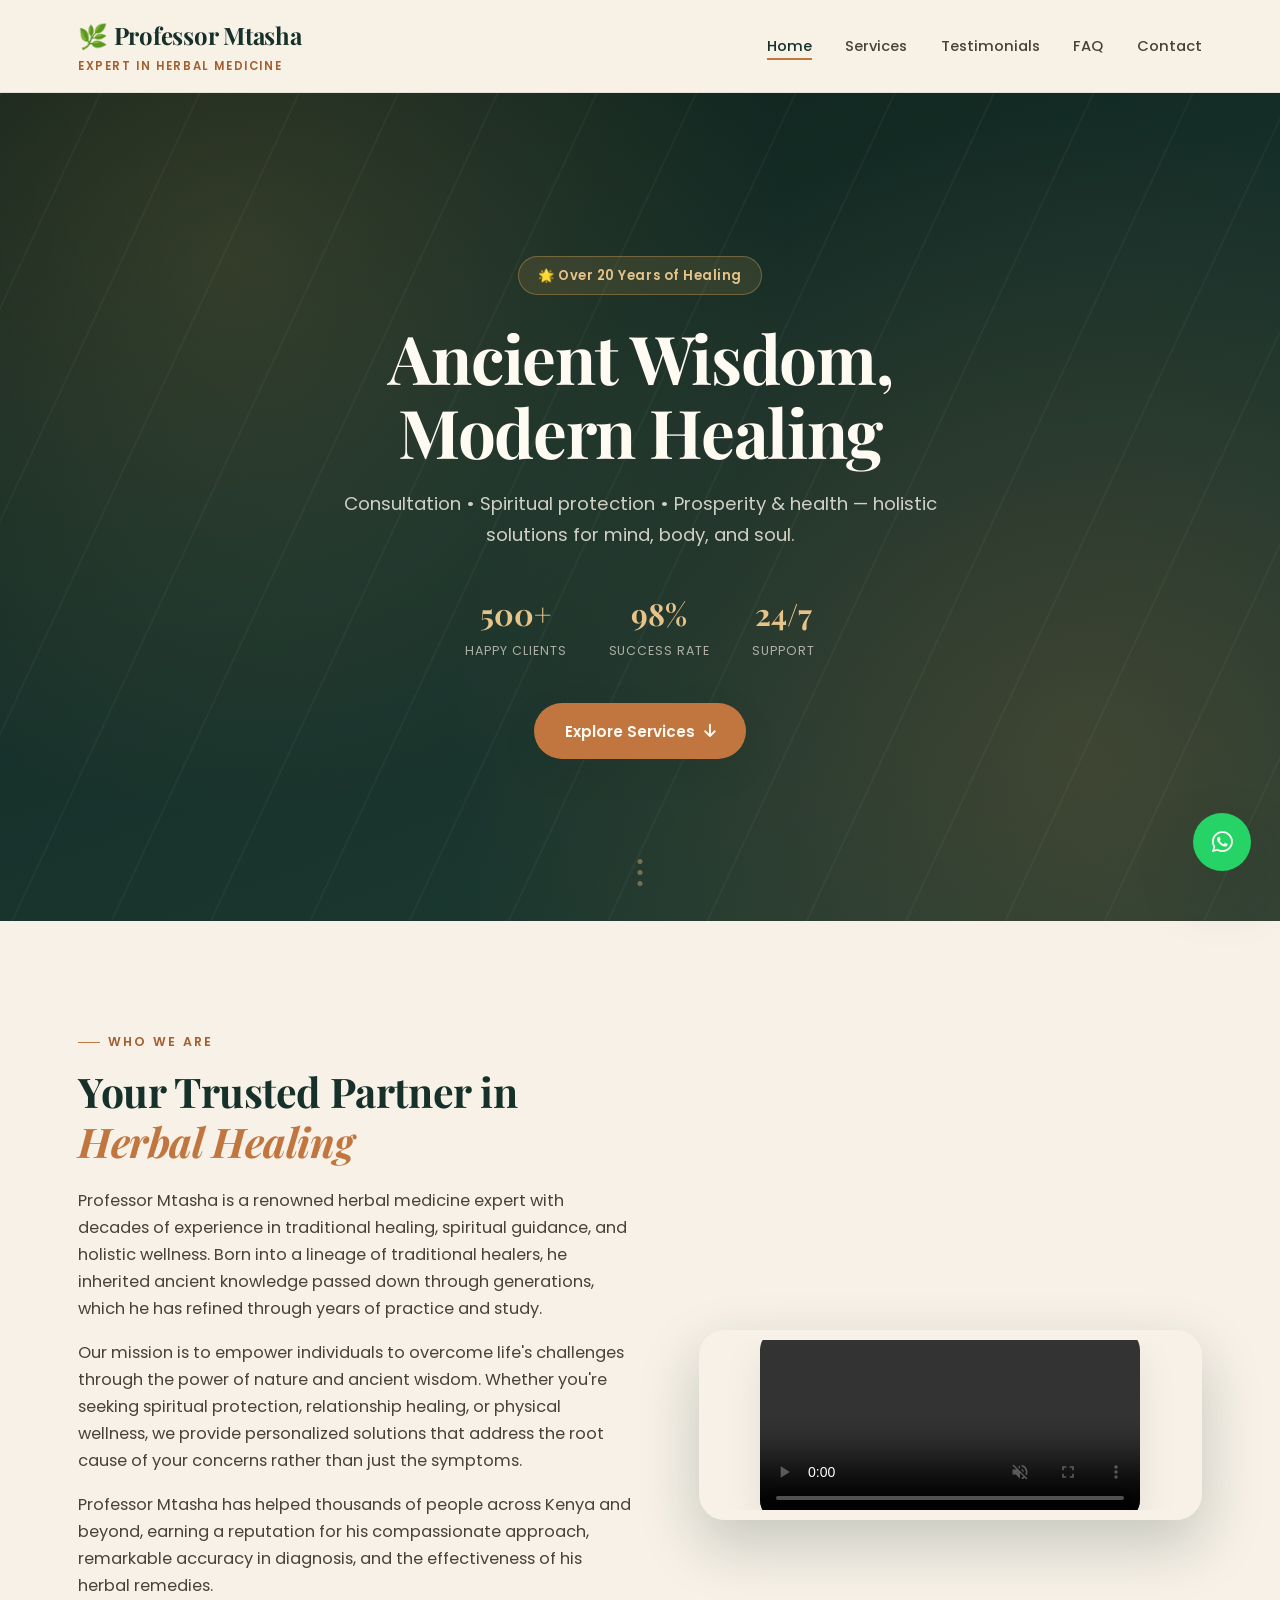
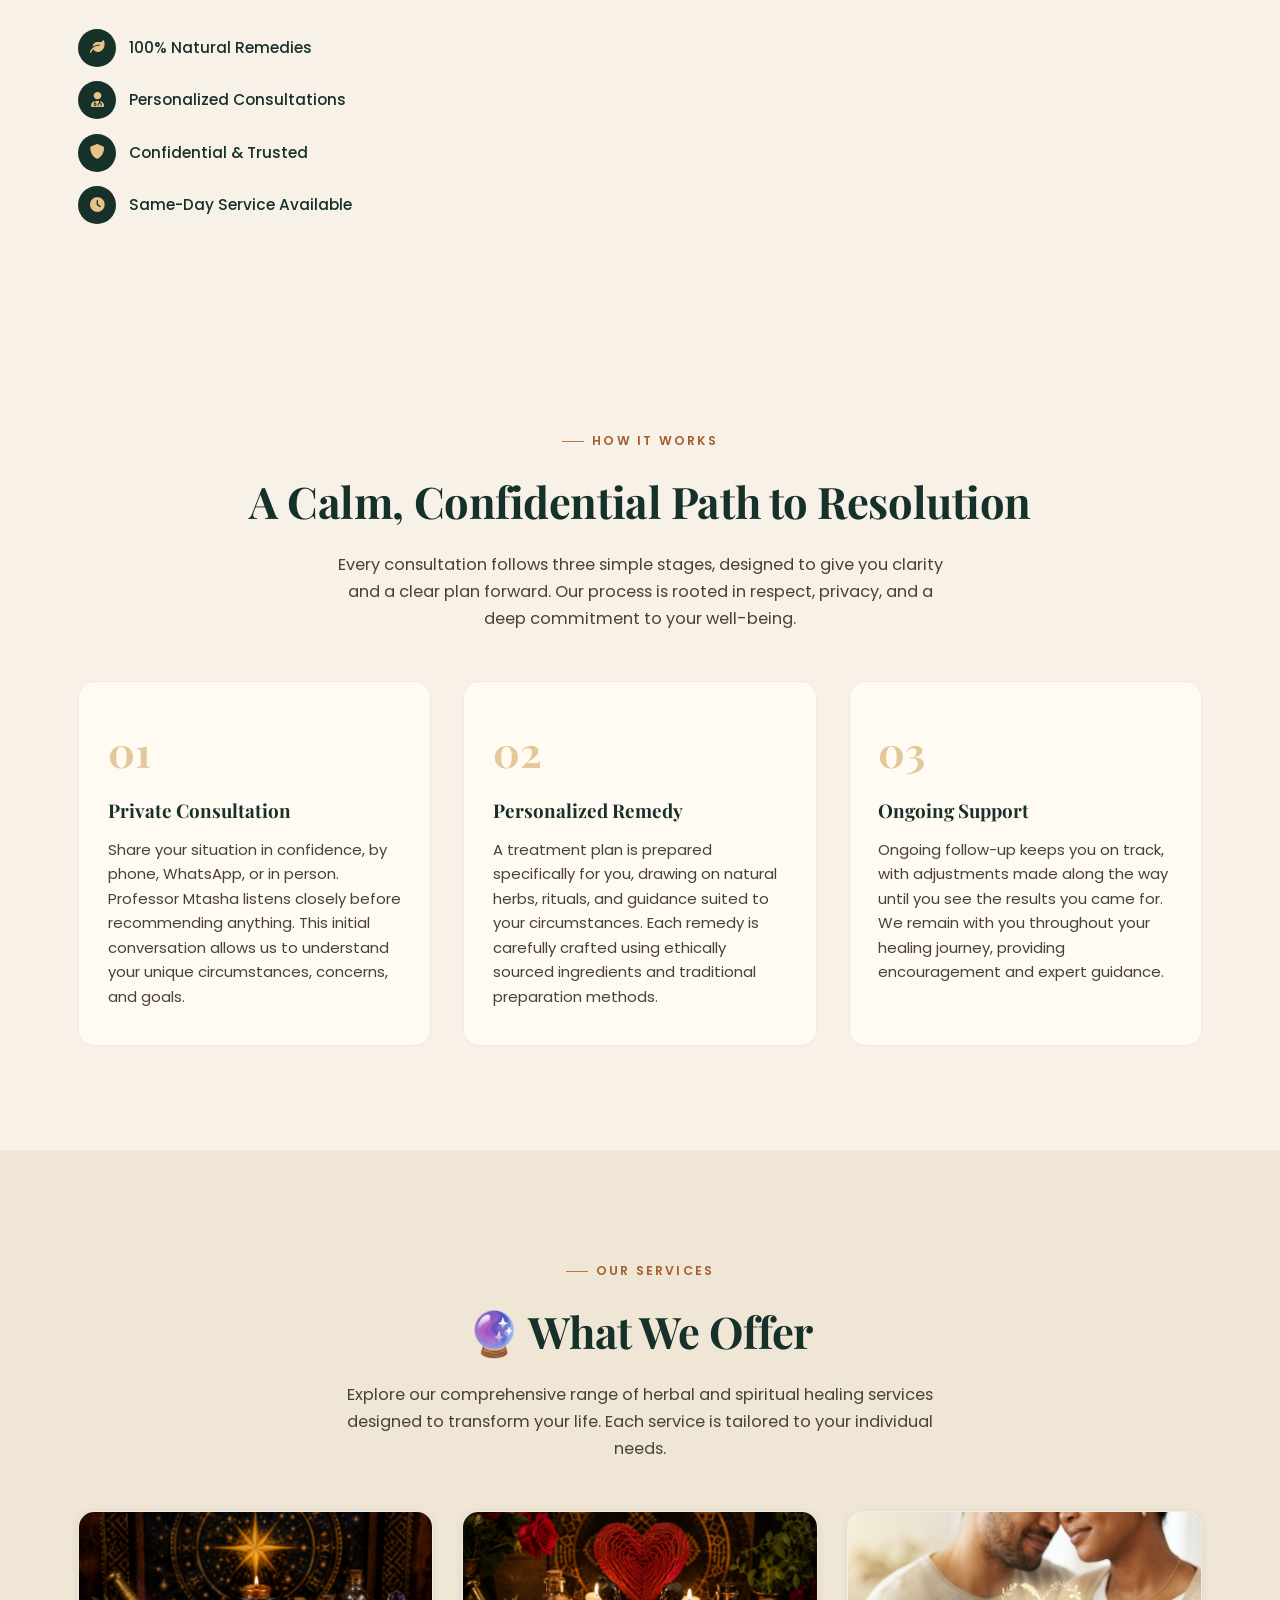
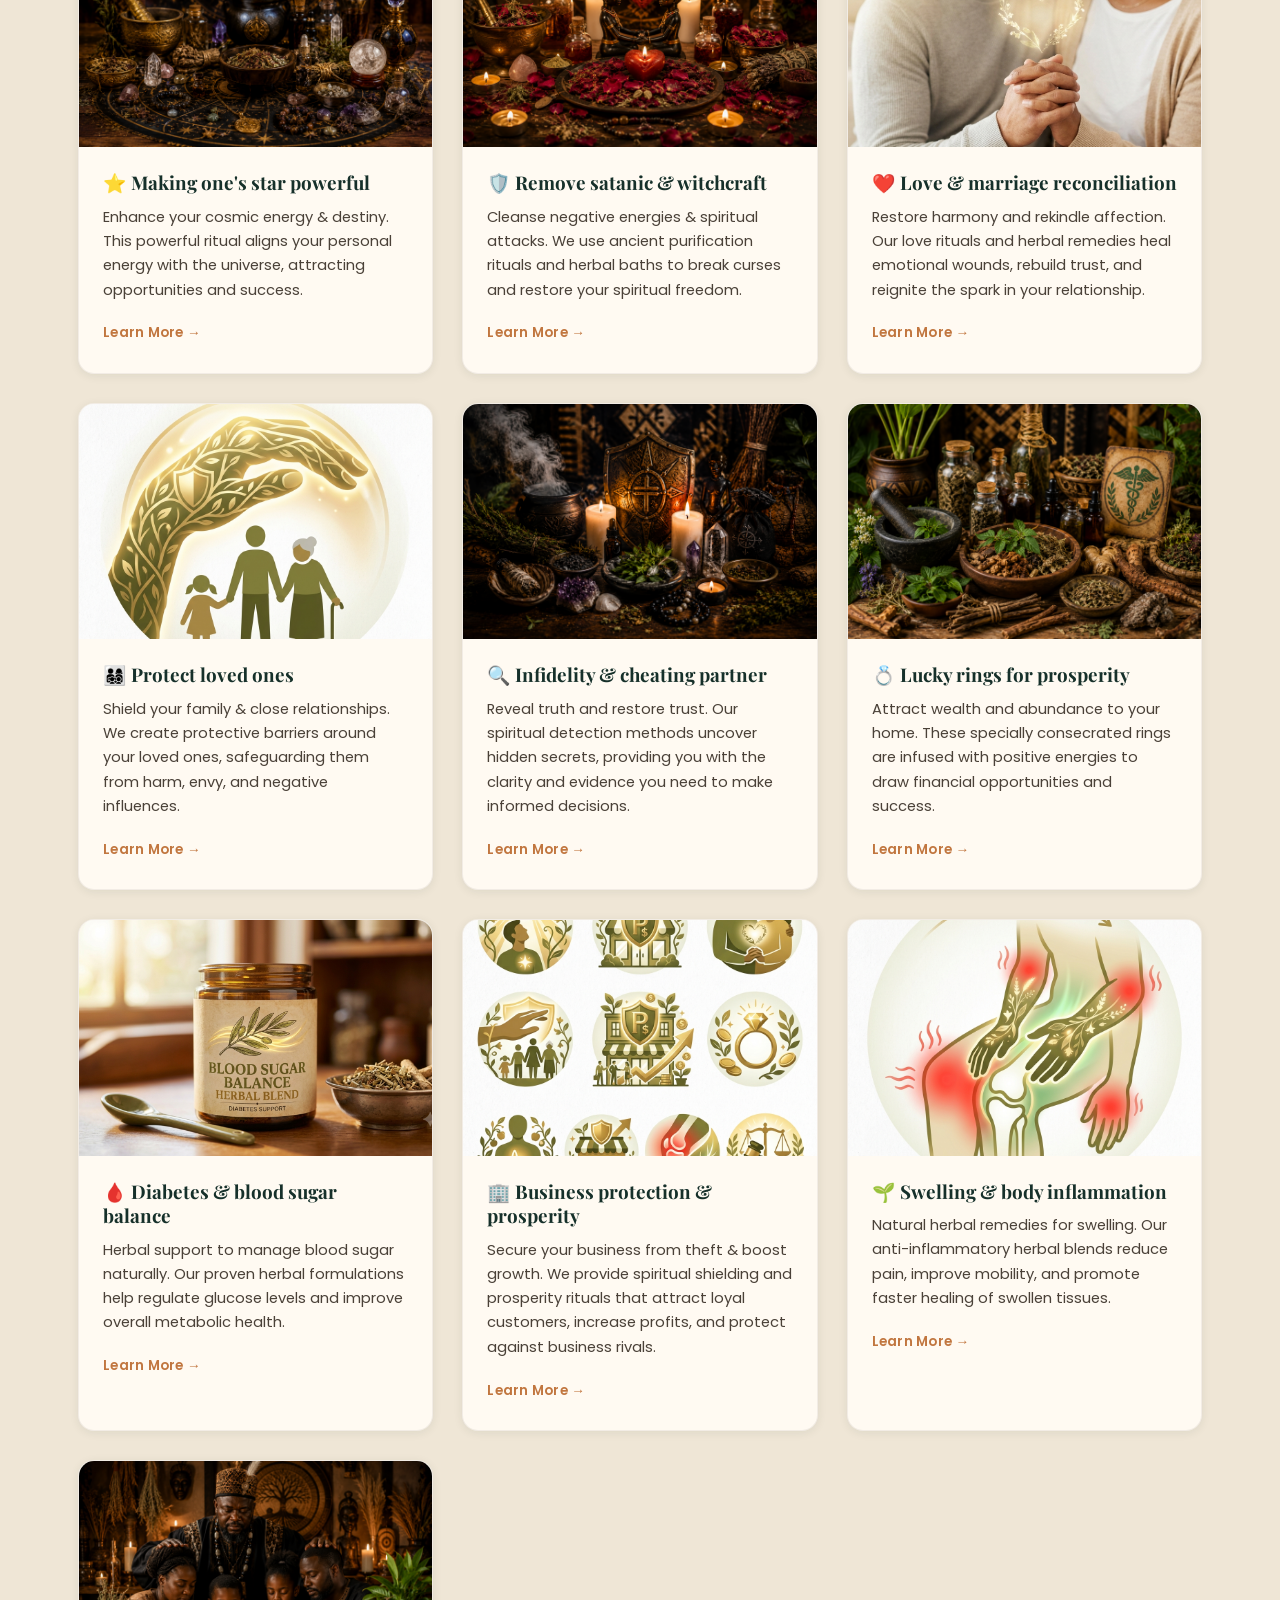
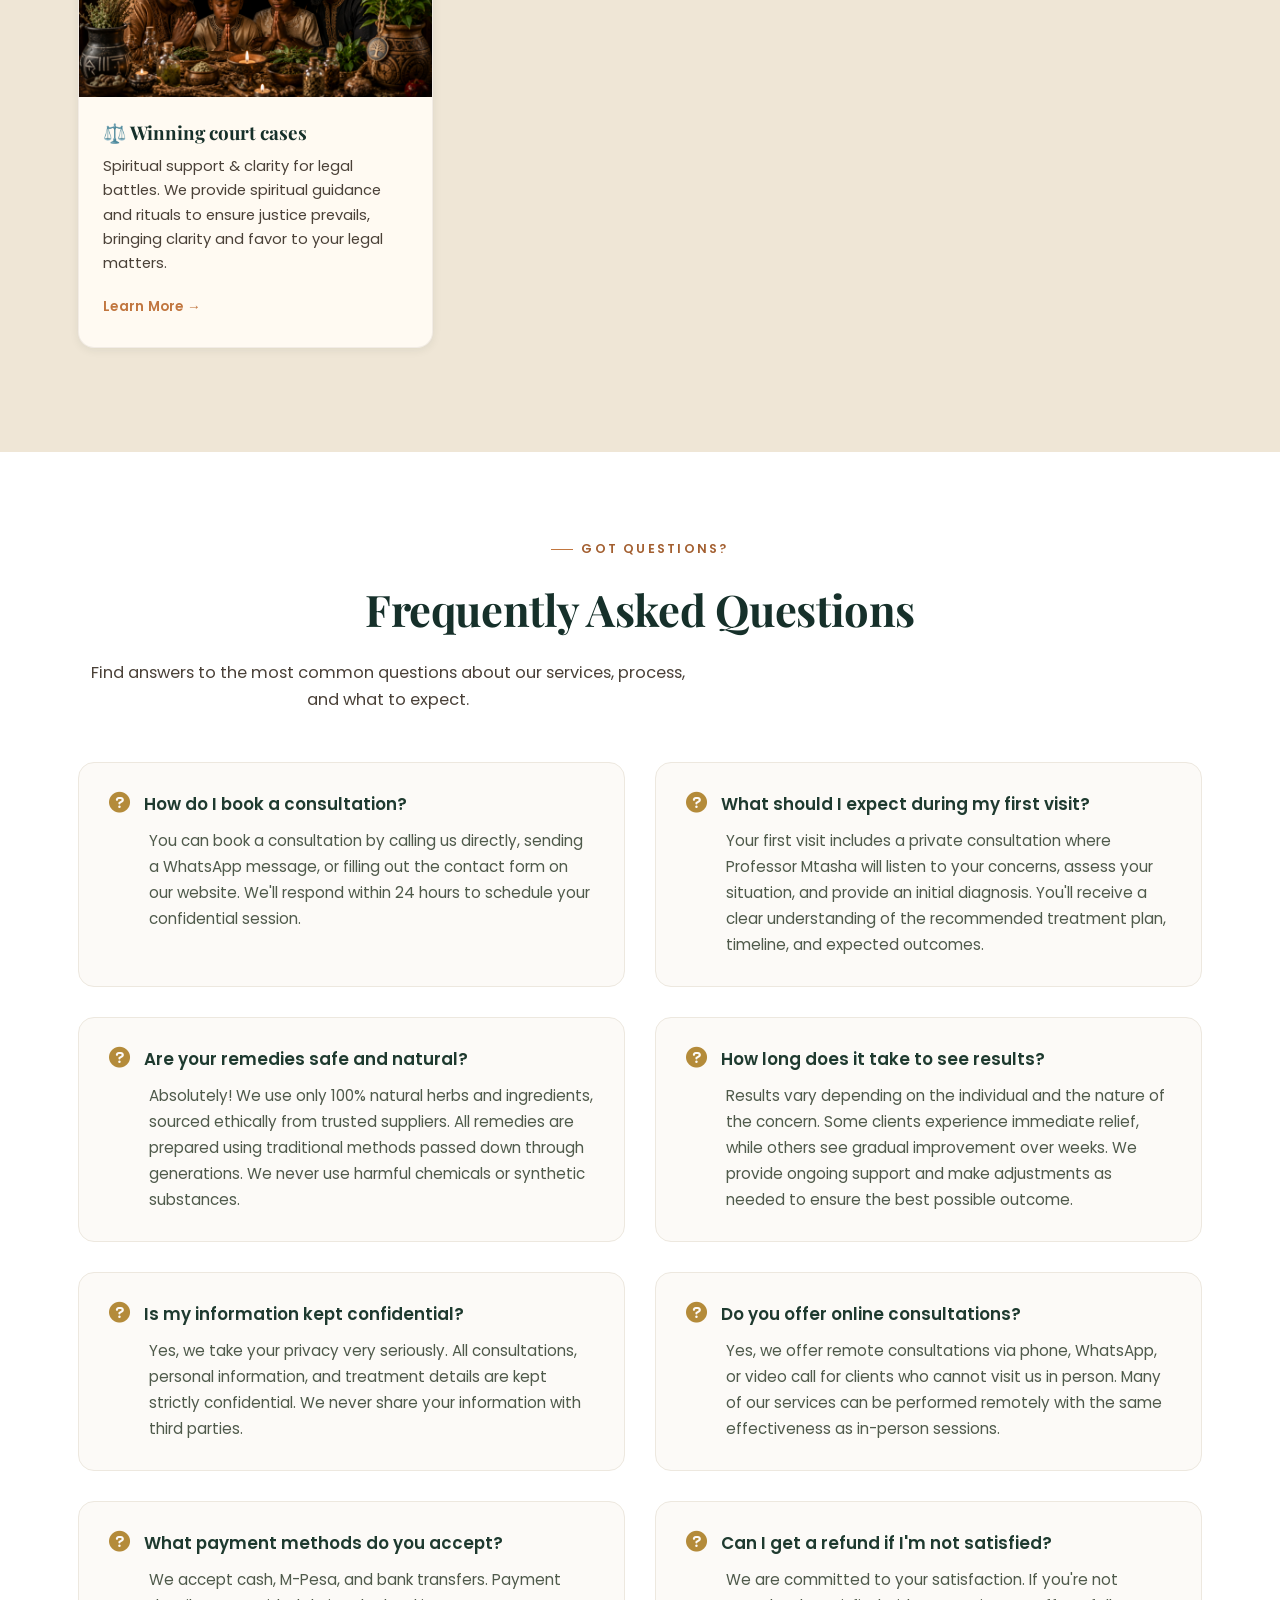
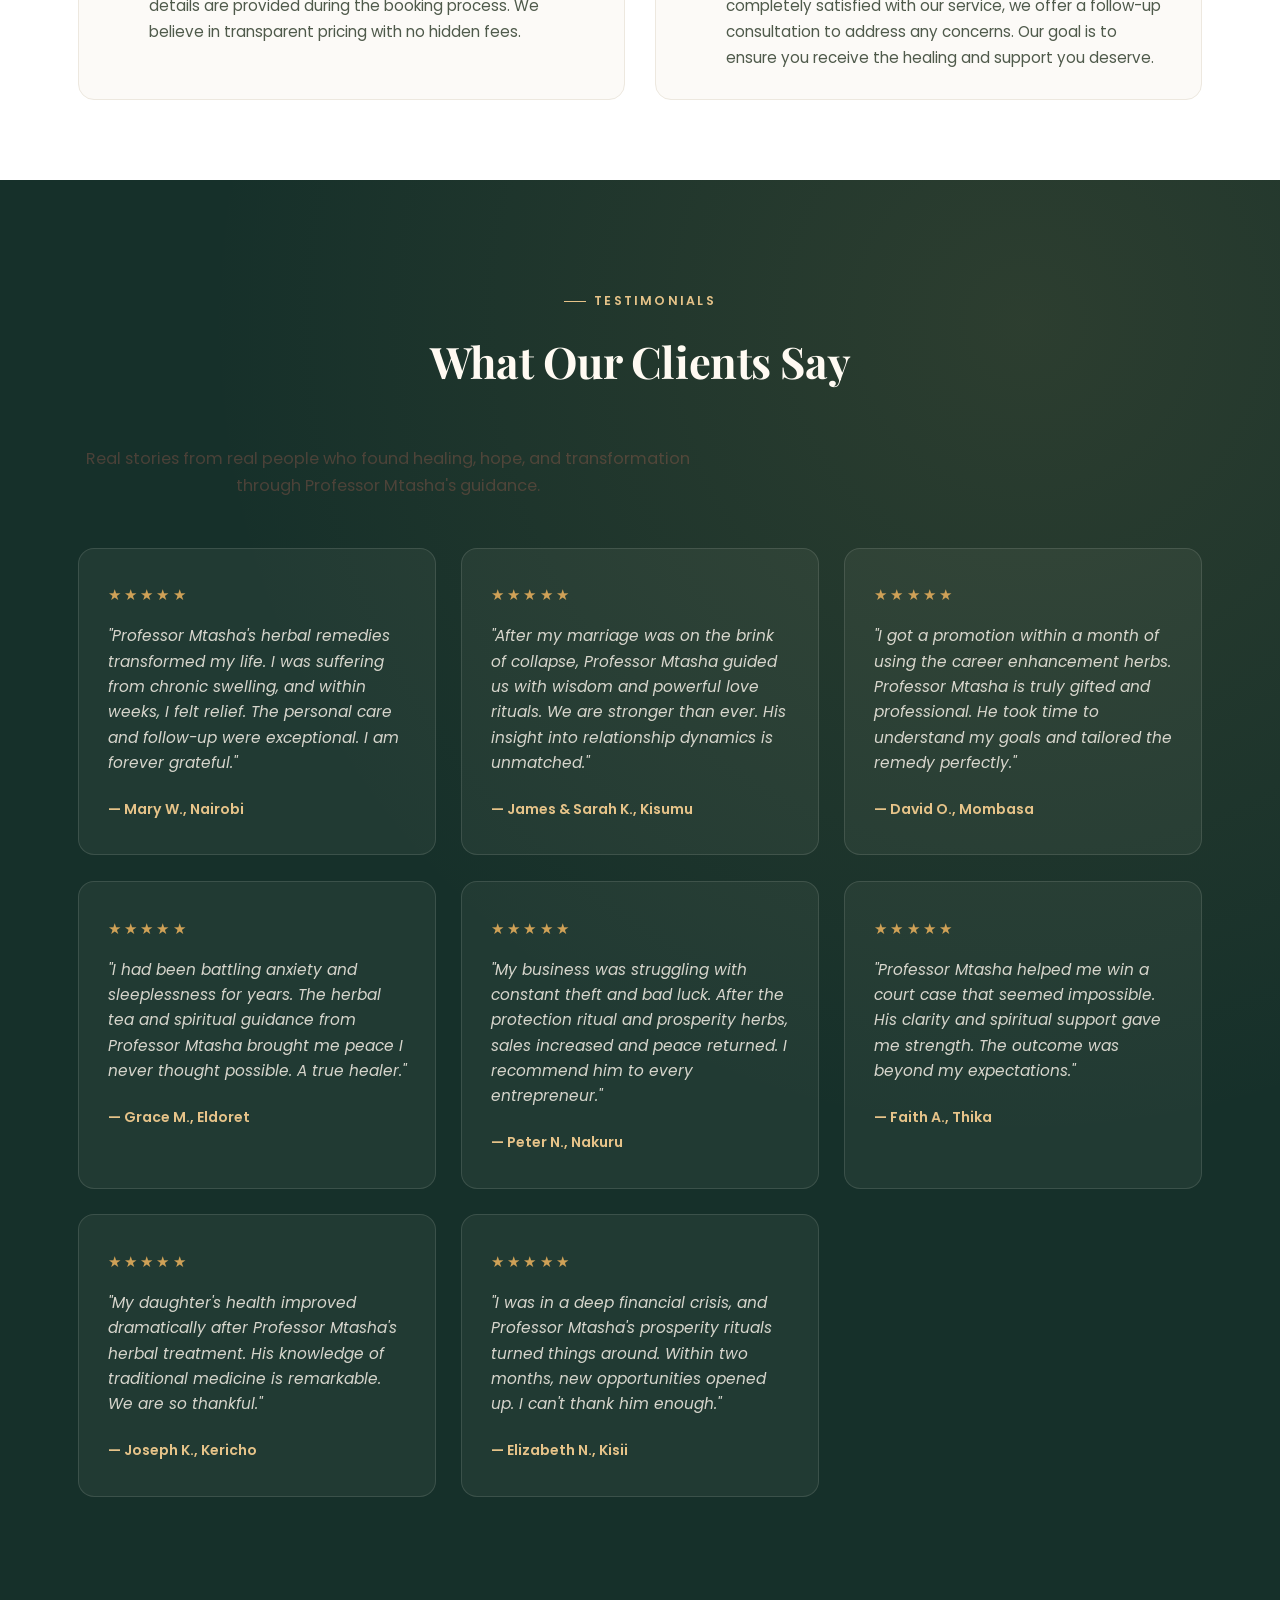
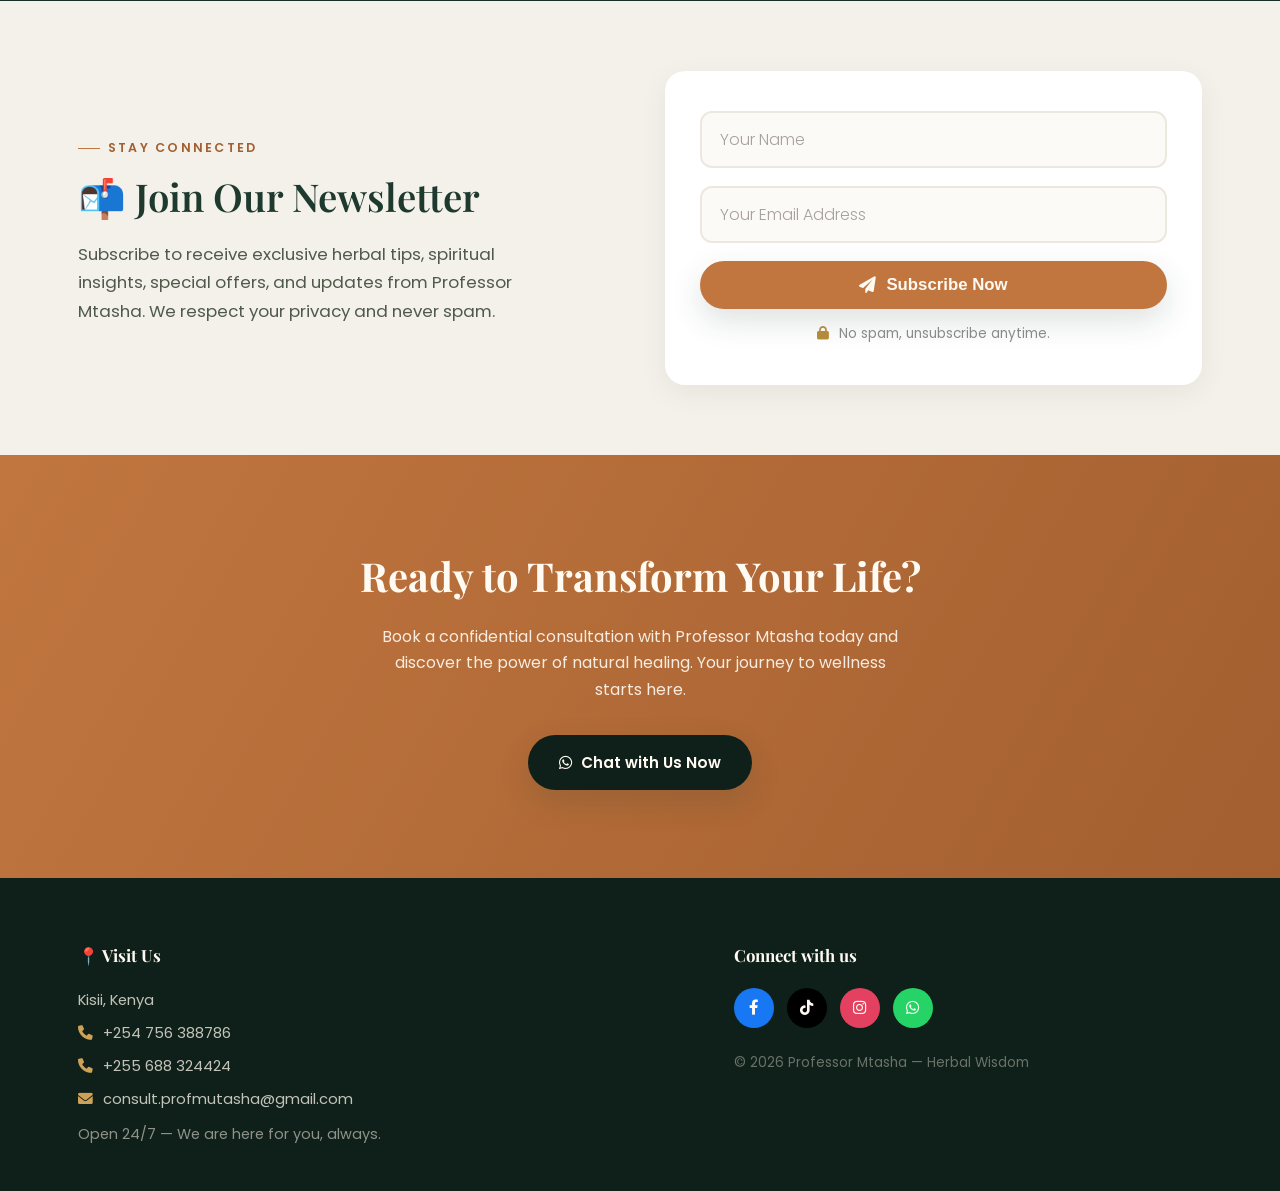
==== index.html @ a7f38341 "updates on new sections" ====
<!DOCTYPE html>
<html lang="en">
<head>
  <meta name="google-site-verification" content="d87OKQF5BaNMjxALtgt9inex6oUgs6NiRc0HOIE8NkY" />
  <meta charset="UTF-8" />
  <meta name="viewport" content="width=device-width, initial-scale=1.0"/>
  <title>Professor Mtasha · Herbal Expert</title>
  <!-- Font Awesome Icons -->
  <link rel="stylesheet" href="https://cdnjs.cloudflare.com/ajax/libs/font-awesome/6.0.0-beta3/css/all.min.css" />
  <!-- Google Font: Poppins & Playfair Display -->
  <link rel="preconnect" href="https://fonts.googleapis.com" />
  <link rel="preconnect" href="https://fonts.gstatic.com" crossorigin />
  <link href="https://fonts.googleapis.com/css2?family=Playfair+Display:wght@400;600;700&family=Poppins:wght@300;400;500;600;700&display=swap" rel="stylesheet" />
  <link rel="stylesheet" href="style.css" />
</head>
<body>
  <!-- Google Tag Manager (noscript) -->
  <noscript><iframe src="https://www.googletagmanager.com/ns.html?id=GTM-XXXXXXX"
  height="0" width="0" style="display:none;visibility:hidden"></iframe></noscript>
  <!-- End Google Tag Manager (noscript) -->

  <!-- ====== HEADER / TITLE BAR ====== -->
  <header class="site-header">
    <div class="container header-container">
      <div class="logo-title">
        <h1>🌿 Professor Mtasha</h1>
        <span class="subhead">Expert in Herbal Medicine</span>
      </div>
      <nav class="main-nav">
        <ul>
          <li><a href="index.html" class="active">Home</a></li>
          <li><a href="#services-section">Services</a></li>
          <li><a href="#testimonials">Testimonials</a></li>
          <li><a href="#faq-section">FAQ</a></li>
          <li><a href="#footer">Contact</a></li>
        </ul>
      </nav>
    </div>
  </header>

  <!-- ====== HERO / SCROLLING FEATURE (centered) ====== -->
  <section class="hero-scroll">
    <div class="hero-overlay"></div>
    <div class="hero-content">
      <div class="hero-badge">🌟 Over 20 Years of Healing</div>
      <h2>Ancient Wisdom,<br>Modern Healing</h2>
      <p>Consultation • Spiritual protection • Prosperity &amp; health — holistic solutions for mind, body, and soul.</p>
      <div class="hero-stats">
        <div class="stat-item"><span>500+</span> <span>Happy Clients</span></div>
        <div class="stat-item"><span>98%</span> <span>Success Rate</span></div>
        <div class="stat-item"><span>24/7</span> <span>Support</span></div>
      </div>
      <a href="#services-section" class="btn-cta">Explore Services <i class="fas fa-arrow-down"></i></a>
    </div>
    <div class="scroll-indicator">
      <span></span><span></span><span></span>
    </div>
  </section>

  <!-- ====== ABOUT SECTION (expanded) ====== -->
  <section class="about-section">
    <div class="container">
      <div class="about-grid">
        <div class="about-text">
          <span class="section-tag">Who We Are</span>
          <h2>Your Trusted Partner in <span class="highlight">Herbal Healing</span></h2>
          <p>Professor Mtasha is a renowned herbal medicine expert with decades of experience in traditional healing, spiritual guidance, and holistic wellness. Born into a lineage of traditional healers, he inherited ancient knowledge passed down through generations, which he has refined through years of practice and study.</p>
          <p>Our mission is to empower individuals to overcome life's challenges through the power of nature and ancient wisdom. Whether you're seeking spiritual protection, relationship healing, or physical wellness, we provide personalized solutions that address the root cause of your concerns rather than just the symptoms.</p>
          <p>Professor Mtasha has helped thousands of people across Kenya and beyond, earning a reputation for his compassionate approach, remarkable accuracy in diagnosis, and the effectiveness of his herbal remedies.</p>
          <div class="about-features">
            <div class="feature"><i class="fas fa-leaf"></i> 100% Natural Remedies</div>
            <div class="feature"><i class="fas fa-user-md"></i> Personalized Consultations</div>
            <div class="feature"><i class="fas fa-shield-alt"></i> Confidential &amp; Trusted</div>
            <div class="feature"><i class="fas fa-clock"></i> Same-Day Service Available</div>
          </div>
        </div>
        <div class="about-image">
          <video width="100%" height="auto" controls autoplay muted loop playsinline style="border-radius:20px; max-width:380px; display:block; margin:0 auto; box-shadow:0 20px 40px rgba(0,0,0,0.08);">
            <source src="files/pro_mtasha.mp4" type="video/mp4">
            Your browser does not support the video tag.
          </video>
        </div>
      </div>
    </div>
  </section>

  <!-- ====== PROCESS SECTION (expanded) ====== -->
  <section class="process-section">
    <div class="container">
      <span class="section-tag">How It Works</span>
      <h2 class="section-title">A Calm, Confidential Path to Resolution</h2>
      <p class="section-subtitle">Every consultation follows three simple stages, designed to give you clarity and a clear plan forward. Our process is rooted in respect, privacy, and a deep commitment to your well-being.</p>
      <div class="process-grid">
        <div class="process-step">
          <div class="process-number">01</div>
          <h3>Private Consultation</h3>
          <p>Share your situation in confidence, by phone, WhatsApp, or in person. Professor Mtasha listens closely before recommending anything. This initial conversation allows us to understand your unique circumstances, concerns, and goals.</p>
        </div>
        <div class="process-step">
          <div class="process-number">02</div>
          <h3>Personalized Remedy</h3>
          <p>A treatment plan is prepared specifically for you, drawing on natural herbs, rituals, and guidance suited to your circumstances. Each remedy is carefully crafted using ethically sourced ingredients and traditional preparation methods.</p>
        </div>
        <div class="process-step">
          <div class="process-number">03</div>
          <h3>Ongoing Support</h3>
          <p>Ongoing follow-up keeps you on track, with adjustments made along the way until you see the results you came for. We remain with you throughout your healing journey, providing encouragement and expert guidance.</p>
        </div>
      </div>
    </div>
  </section>

  <!-- ====== 10 SERVICES CARDS (with expanded descriptions) ====== -->
  <section id="services-section" class="services-grid">
    <div class="container">
      <span class="section-tag">Our Services</span>
      <h2 class="section-title">🔮 What We Offer</h2>
      <p class="section-subtitle">Explore our comprehensive range of herbal and spiritual healing services designed to transform your life. Each service is tailored to your individual needs.</p>
      <div class="card-grid">

        <!-- 1. Making One's Star More Powerful -->
        <div class="service-card">
          <a href="offer/service1.html">
            <div class="card-img img-slot"><img src="images/service_1.png" alt="Star Power Ritual" onerror="this.parentElement.classList.add('img-empty')" /></div>
            <div class="card-body">
              <h3>⭐ Making one's star powerful</h3>
              <p>Enhance your cosmic energy &amp; destiny. This powerful ritual aligns your personal energy with the universe, attracting opportunities and success.</p>
              <span class="card-link">Learn More →</span>
            </div>
          </a>
        </div>

        <!-- 2. Removing Satanic & Witchcraft -->
        <div class="service-card">
          <a href="offer/service2.html">
            <div class="card-img img-slot"><img src="images/service_2.png" alt="Spiritual Cleansing" onerror="this.parentElement.classList.add('img-empty')" /></div>
            <div class="card-body">
              <h3>🛡️ Remove satanic &amp; witchcraft</h3>
              <p>Cleanse negative energies &amp; spiritual attacks. We use ancient purification rituals and herbal baths to break curses and restore your spiritual freedom.</p>
              <span class="card-link">Learn More →</span>
            </div>
          </a>
        </div>

        <!-- 3. Love & Marriage Reconciliation -->
        <div class="service-card">
          <a href="offer/service3.html">
            <div class="card-img img-slot"><img src="images/service_3.png" alt="Love Healing" onerror="this.parentElement.classList.add('img-empty')" /></div>
            <div class="card-body">
              <h3>❤️ Love &amp; marriage reconciliation</h3>
              <p>Restore harmony and rekindle affection. Our love rituals and herbal remedies heal emotional wounds, rebuild trust, and reignite the spark in your relationship.</p>
              <span class="card-link">Learn More →</span>
            </div>
          </a>
        </div>

        <!-- 4. Protect Your Loved Ones -->
        <div class="service-card">
          <a href="offer/service4.html">
            <div class="card-img img-slot"><img src="images/service_4.png" alt="Family Protection" onerror="this.parentElement.classList.add('img-empty')" /></div>
            <div class="card-body">
              <h3>👨‍👩‍👧‍👦 Protect loved ones</h3>
              <p>Shield your family &amp; close relationships. We create protective barriers around your loved ones, safeguarding them from harm, envy, and negative influences.</p>
              <span class="card-link">Learn More →</span>
            </div>
          </a>
        </div>

        <!-- 5. Infidelity & Catching a Cheating Partner -->
        <div class="service-card">
          <a href="offer/service5.html">
            <div class="card-img img-slot"><img src="images/service_5.png" alt="Infidelity Detection" onerror="this.parentElement.classList.add('img-empty')" /></div>
            <div class="card-body">
              <h3>🔍 Infidelity &amp; cheating partner</h3>
              <p>Reveal truth and restore trust. Our spiritual detection methods uncover hidden secrets, providing you with the clarity and evidence you need to make informed decisions.</p>
              <span class="card-link">Learn More →</span>
            </div>
          </a>
        </div>

        <!-- 6. Lucky Rings for Prosperity -->
        <div class="service-card">
          <a href="offer/service6.html">
            <div class="card-img img-slot"><img src="images/service_6.png" alt="Lucky Rings" onerror="this.parentElement.classList.add('img-empty')" /></div>
            <div class="card-body">
              <h3>💍 Lucky rings for prosperity</h3>
              <p>Attract wealth and abundance to your home. These specially consecrated rings are infused with positive energies to draw financial opportunities and success.</p>
              <span class="card-link">Learn More →</span>
            </div>
          </a>
        </div>

        <!-- 7. Diabetes & Blood Sugar Balance -->
        <div class="service-card">
          <a href="offer/service7.html">
            <div class="card-img img-slot"><img src="images/service_7.png" alt="Diabetes Support" onerror="this.parentElement.classList.add('img-empty')" /></div>
            <div class="card-body">
              <h3>🩸 Diabetes &amp; blood sugar balance</h3>
              <p>Herbal support to manage blood sugar naturally. Our proven herbal formulations help regulate glucose levels and improve overall metabolic health.</p>
              <span class="card-link">Learn More →</span>
            </div>
          </a>
        </div>

        <!-- 8. Business Protection & Prosperity -->
        <div class="service-card">
          <a href="offer/service8.html">
            <div class="card-img img-slot"><img src="images/service_8.png" alt="Business Shield" onerror="this.parentElement.classList.add('img-empty')" /></div>
            <div class="card-body">
              <h3>🏢 Business protection &amp; prosperity</h3>
              <p>Secure your business from theft &amp; boost growth. We provide spiritual shielding and prosperity rituals that attract loyal customers, increase profits, and protect against business rivals.</p>
              <span class="card-link">Learn More →</span>
            </div>
          </a>
        </div>

        <!-- 9. Swelling & Body Inflammation -->
        <div class="service-card">
          <a href="offer/service9.html">
            <div class="card-img img-slot"><img src="images/service_9.png" alt="Swelling Remedy" onerror="this.parentElement.classList.add('img-empty')" /></div>
            <div class="card-body">
              <h3>🌱 Swelling &amp; body inflammation</h3>
              <p>Natural herbal remedies for swelling. Our anti-inflammatory herbal blends reduce pain, improve mobility, and promote faster healing of swollen tissues.</p>
              <span class="card-link">Learn More →</span>
            </div>
          </a>
        </div>

        <!-- 10. Winning Court Cases -->
        <div class="service-card">
          <a href="offer/service10.html">
            <div class="card-img img-slot"><img src="images/service_10.png" alt="Court Case Support" onerror="this.parentElement.classList.add('img-empty')" /></div>
            <div class="card-body">
              <h3>⚖️ Winning court cases</h3>
              <p>Spiritual support &amp; clarity for legal battles. We provide spiritual guidance and rituals to ensure justice prevails, bringing clarity and favor to your legal matters.</p>
              <span class="card-link">Learn More →</span>
            </div>
          </a>
        </div>

      </div>
    </div>
  </section>

  <!-- ====== FREQUENTLY ASKED QUESTIONS (NEW) ====== -->
  <section id="faq-section" class="faq-section">
    <div class="container">
      <span class="section-tag">Got Questions?</span>
      <h2 class="section-title">Frequently Asked Questions</h2>
      <p class="section-subtitle">Find answers to the most common questions about our services, process, and what to expect.</p>
      
      <div class="faq-grid">
        <div class="faq-item">
          <div class="faq-question">
            <i class="fas fa-question-circle"></i>
            <h3>How do I book a consultation?</h3>
          </div>
          <div class="faq-answer">
            <p>You can book a consultation by calling us directly, sending a WhatsApp message, or filling out the contact form on our website. We'll respond within 24 hours to schedule your confidential session.</p>
          </div>
        </div>

        <div class="faq-item">
          <div class="faq-question">
            <i class="fas fa-question-circle"></i>
            <h3>What should I expect during my first visit?</h3>
          </div>
          <div class="faq-answer">
            <p>Your first visit includes a private consultation where Professor Mtasha will listen to your concerns, assess your situation, and provide an initial diagnosis. You'll receive a clear understanding of the recommended treatment plan, timeline, and expected outcomes.</p>
          </div>
        </div>

        <div class="faq-item">
          <div class="faq-question">
            <i class="fas fa-question-circle"></i>
            <h3>Are your remedies safe and natural?</h3>
          </div>
          <div class="faq-answer">
            <p>Absolutely! We use only 100% natural herbs and ingredients, sourced ethically from trusted suppliers. All remedies are prepared using traditional methods passed down through generations. We never use harmful chemicals or synthetic substances.</p>
          </div>
        </div>

        <div class="faq-item">
          <div class="faq-question">
            <i class="fas fa-question-circle"></i>
            <h3>How long does it take to see results?</h3>
          </div>
          <div class="faq-answer">
            <p>Results vary depending on the individual and the nature of the concern. Some clients experience immediate relief, while others see gradual improvement over weeks. We provide ongoing support and make adjustments as needed to ensure the best possible outcome.</p>
          </div>
        </div>

        <div class="faq-item">
          <div class="faq-question">
            <i class="fas fa-question-circle"></i>
            <h3>Is my information kept confidential?</h3>
          </div>
          <div class="faq-answer">
            <p>Yes, we take your privacy very seriously. All consultations, personal information, and treatment details are kept strictly confidential. We never share your information with third parties.</p>
          </div>
        </div>

        <div class="faq-item">
          <div class="faq-question">
            <i class="fas fa-question-circle"></i>
            <h3>Do you offer online consultations?</h3>
          </div>
          <div class="faq-answer">
            <p>Yes, we offer remote consultations via phone, WhatsApp, or video call for clients who cannot visit us in person. Many of our services can be performed remotely with the same effectiveness as in-person sessions.</p>
          </div>
        </div>

        <div class="faq-item">
          <div class="faq-question">
            <i class="fas fa-question-circle"></i>
            <h3>What payment methods do you accept?</h3>
          </div>
          <div class="faq-answer">
            <p>We accept cash, M-Pesa, and bank transfers. Payment details are provided during the booking process. We believe in transparent pricing with no hidden fees.</p>
          </div>
        </div>

        <div class="faq-item">
          <div class="faq-question">
            <i class="fas fa-question-circle"></i>
            <h3>Can I get a refund if I'm not satisfied?</h3>
          </div>
          <div class="faq-answer">
            <p>We are committed to your satisfaction. If you're not completely satisfied with our service, we offer a follow-up consultation to address any concerns. Our goal is to ensure you receive the healing and support you deserve.</p>
          </div>
        </div>
      </div>
    </div>
  </section>

  <!-- ====== TESTIMONIALS SECTION (expanded with more client stories) ====== -->
  <section id="testimonials" class="testimonials-section">
    <div class="container">
      <span class="section-tag">Testimonials</span>
      <h2 class="section-title">What Our Clients Say</h2>
      <p class="section-subtitle">Real stories from real people who found healing, hope, and transformation through Professor Mtasha's guidance.</p>
      <div class="testimonial-grid">
        <div class="testimonial-card">
          <div class="testimonial-stars">★★★★★</div>
          <p>"Professor Mtasha's herbal remedies transformed my life. I was suffering from chronic swelling, and within weeks, I felt relief. The personal care and follow-up were exceptional. I am forever grateful."</p>
          <div class="testimonial-author">— Mary W., Nairobi</div>
        </div>
        <div class="testimonial-card">
          <div class="testimonial-stars">★★★★★</div>
          <p>"After my marriage was on the brink of collapse, Professor Mtasha guided us with wisdom and powerful love rituals. We are stronger than ever. His insight into relationship dynamics is unmatched."</p>
          <div class="testimonial-author">— James &amp; Sarah K., Kisumu</div>
        </div>
        <div class="testimonial-card">
          <div class="testimonial-stars">★★★★★</div>
          <p>"I got a promotion within a month of using the career enhancement herbs. Professor Mtasha is truly gifted and professional. He took time to understand my goals and tailored the remedy perfectly."</p>
          <div class="testimonial-author">— David O., Mombasa</div>
        </div>
        <div class="testimonial-card">
          <div class="testimonial-stars">★★★★★</div>
          <p>"I had been battling anxiety and sleeplessness for years. The herbal tea and spiritual guidance from Professor Mtasha brought me peace I never thought possible. A true healer."</p>
          <div class="testimonial-author">— Grace M., Eldoret</div>
        </div>
        <div class="testimonial-card">
          <div class="testimonial-stars">★★★★★</div>
          <p>"My business was struggling with constant theft and bad luck. After the protection ritual and prosperity herbs, sales increased and peace returned. I recommend him to every entrepreneur."</p>
          <div class="testimonial-author">— Peter N., Nakuru</div>
        </div>
        <div class="testimonial-card">
          <div class="testimonial-stars">★★★★★</div>
          <p>"Professor Mtasha helped me win a court case that seemed impossible. His clarity and spiritual support gave me strength. The outcome was beyond my expectations."</p>
          <div class="testimonial-author">— Faith A., Thika</div>
        </div>
        <div class="testimonial-card">
          <div class="testimonial-stars">★★★★★</div>
          <p>"My daughter's health improved dramatically after Professor Mtasha's herbal treatment. His knowledge of traditional medicine is remarkable. We are so thankful."</p>
          <div class="testimonial-author">— Joseph K., Kericho</div>
        </div>
        <div class="testimonial-card">
          <div class="testimonial-stars">★★★★★</div>
          <p>"I was in a deep financial crisis, and Professor Mtasha's prosperity rituals turned things around. Within two months, new opportunities opened up. I can't thank him enough."</p>
          <div class="testimonial-author">— Elizabeth N., Kisii</div>
        </div>
      </div>
    </div>
  </section>

  <!-- ====== NEWSLETTER SECTION (NEW) ====== -->
  <section class="newsletter-section">
    <div class="container">
      <div class="newsletter-content">
        <div class="newsletter-text">
          <span class="section-tag">Stay Connected</span>
          <h2>📬 Join Our Newsletter</h2>
          <p>Subscribe to receive exclusive herbal tips, spiritual insights, special offers, and updates from Professor Mtasha. We respect your privacy and never spam.</p>
        </div>
        <form class="newsletter-form" action="#" method="POST">
          <div class="form-group">
            <input type="text" placeholder="Your Name" required />
          </div>
          <div class="form-group">
            <input type="email" placeholder="Your Email Address" required />
          </div>
          <button type="submit" class="btn-cta">
            <i class="fas fa-paper-plane"></i> Subscribe Now
          </button>
          <p class="newsletter-note"><i class="fas fa-lock"></i> No spam, unsubscribe anytime.</p>
        </form>
      </div>
    </div>
  </section>

  <!-- ====== CTA SECTION ====== -->
  <section class="cta-section">
    <div class="container">
      <div class="cta-content">
        <h2>Ready to Transform Your Life?</h2>
        <p>Book a confidential consultation with Professor Mtasha today and discover the power of natural healing. Your journey to wellness starts here.</p>
        <a href="https://wa.me/+255688324424" target="_blank" class="btn-cta btn-cta-dark">
          <i class="fab fa-whatsapp"></i> Chat with Us Now
        </a>
      </div>
    </div>
  </section>

  <!-- ====== FOOTER ====== -->
  <footer id="footer" class="site-footer">
    <div class="container footer-grid">
      <div class="footer-address">
        <h4>📍 Visit Us</h4>
        <p>Kisii, Kenya</p>
        <p><i class="fas fa-phone"></i> +254 756 388786</p>
        <p><i class="fas fa-phone"></i> +255 688 324424</p>
        <p><i class="fas fa-envelope"></i> consult.profmutasha@gmail.com</p>
        <p style="margin-top:12px; font-size:0.9rem; opacity:0.7;">Open 24/7 — We are here for you, always.</p>
      </div>
      <div class="footer-social">
        <h4>Connect with us</h4>
        <div class="social-icons">
          <a href="https://www.facebook.com/profile.php?id=61582653982798"
             target="_blank"
             rel="noopener noreferrer"
             aria-label="Facebook"
             style="background:#1877f2;">
              <i class="fab fa-facebook-f"></i>
          </a>
          <a href="#" target="_blank" aria-label="TikTok" style="background:#000000;">
              <i class="fab fa-tiktok"></i>
          </a>
          <a href="#" target="_blank" aria-label="Instagram" style="background:#e4405f;">
              <i class="fab fa-instagram"></i>
          </a>
          <a href="https://wa.me/254756388786"
             target="_blank"
             rel="noopener noreferrer"
             aria-label="WhatsApp"
             style="background:#25D366;">
              <i class="fab fa-whatsapp"></i>
          </a>
        </div>
        <p style="margin-top:20px; font-size:0.85rem; opacity:0.5;">© 2026 Professor Mtasha — Herbal Wisdom</p>
      </div>
    </div>
  </footer>

  <!-- ====== FLOATING WHATSAPP POP-UP ICON ====== -->
  <a href="https://wa.me/+254756388786" target="_blank" class="whatsapp-float" aria-label="Chat on WhatsApp">
    <i class="fab fa-whatsapp"></i>
    <span class="tooltip">Chat with us</span>
  </a>

  <script src="script.js"></script>
</body>
</html>
---- style.css ----
/* =================================================================
   Professor Mtasha · Herbal Medicine Expert
   Design tokens: deep forest (#16302a), warm terracotta (#c1763f),
   antique gold (#cfa157), cream paper (#f7f1e7), charcoal ink (#211b16)
================================================================= */

:root {
  --forest-950: #0e2019;
  --forest-900: #16302a;
  --forest-800: #1d3b32;
  --forest-700: #294f43;
  --forest-600: #3a6a59;

  --terracotta: #c1763f;
  --terracotta-dark: #a35f30;
  --gold: #cfa157;
  --gold-light: #e6c389;

  --paper: #f7f1e7;
  --paper-dim: #efe6d6;
  --ink: #221b14;
  --ink-soft: #4a4138;
  --ink-faint: #8a7d6c;

  --white: #fffaf2;

  --font-display: "Playfair Display", "Georgia", serif;
  --font-body: "Poppins", -apple-system, sans-serif;

  --radius-sm: 10px;
  --radius-md: 16px;
  --radius-lg: 26px;

  --shadow-sm: 0 2px 10px rgba(22, 48, 42, 0.08);
  --shadow-md: 0 12px 32px rgba(22, 48, 42, 0.14);
  --shadow-lg: 0 24px 60px rgba(22, 48, 42, 0.22);

  --container: 1180px;
}

* { margin: 0; padding: 0; box-sizing: border-box; }

html { scroll-behavior: smooth; }

body {
  font-family: var(--font-body);
  background: var(--paper);
  color: var(--ink);
  line-height: 1.65;
  -webkit-font-smoothing: antialiased;
  overflow-x: hidden;
}

img { max-width: 100%; display: block; }
a { text-decoration: none; color: inherit; }
ul { list-style: none; }

.container {
  max-width: var(--container);
  margin: 0 auto;
  padding: 0 1.75rem;
}

::selection { background: var(--gold); color: var(--forest-950); }

@media (prefers-reduced-motion: reduce) {
  *, *::before, *::after { animation-duration: 0.001ms !important; transition-duration: 0.001ms !important; }
}

/* ---------- Eyebrow / section tag ---------- */
.section-tag {
  display: inline-flex;
  align-items: center;
  gap: 0.5rem;
  font-size: 0.78rem;
  letter-spacing: 0.18em;
  text-transform: uppercase;
  font-weight: 600;
  color: var(--terracotta-dark);
  margin-bottom: 0.9rem;
}
.section-tag::before {
  content: "";
  width: 22px;
  height: 1px;
  background: var(--terracotta);
}

.section-title {
  font-family: var(--font-display);
  font-size: clamp(1.9rem, 3.4vw, 2.8rem);
  font-weight: 700;
  color: var(--forest-900);
  margin-bottom: 0.9rem;
  letter-spacing: -0.01em;
}

.section-subtitle {
  max-width: 620px;
  color: var(--ink-soft);
  font-size: 1.02rem;
  margin-bottom: 3rem;
}

/* ============== HEADER ============== */
.site-header {
  position: sticky;
  top: 0;
  z-index: 200;
  background: rgba(247, 241, 231, 0.92);
  backdrop-filter: blur(10px);
  border-bottom: 1px solid rgba(33, 27, 20, 0.08);
}

.header-container {
  display: flex;
  align-items: center;
  justify-content: space-between;
  padding-top: 1rem;
  padding-bottom: 1rem;
}

.logo-title h1 {
  font-family: var(--font-display);
  font-size: 1.5rem;
  color: var(--forest-900);
  font-weight: 700;
  letter-spacing: -0.01em;
}

.logo-title .subhead {
  display: block;
  font-size: 0.72rem;
  letter-spacing: 0.14em;
  text-transform: uppercase;
  color: var(--terracotta-dark);
  font-weight: 600;
  margin-top: 0.1rem;
}

.main-nav ul {
  display: flex;
  gap: 2.1rem;
  align-items: center;
}

.main-nav a {
  font-size: 0.92rem;
  font-weight: 500;
  color: var(--ink-soft);
  position: relative;
  padding-bottom: 4px;
  transition: color 0.2s ease;
}

.main-nav a::after {
  content: "";
  position: absolute;
  left: 0;
  bottom: 0;
  width: 0;
  height: 2px;
  background: var(--terracotta);
  transition: width 0.25s ease;
}

.main-nav a:hover,
.main-nav a.active {
  color: var(--forest-900);
}
.main-nav a:hover::after,
.main-nav a.active::after { width: 100%; }

/* ============== BUTTONS ============== */
.btn-cta {
  display: inline-flex;
  align-items: center;
  gap: 0.6rem;
  background: var(--terracotta);
  color: var(--white);
  font-weight: 600;
  font-size: 0.95rem;
  padding: 0.95rem 1.9rem;
  border-radius: 999px;
  box-shadow: var(--shadow-md);
  transition: transform 0.25s ease, box-shadow 0.25s ease, background 0.25s ease;
}

.btn-cta:hover {
  transform: translateY(-3px);
  background: var(--terracotta-dark);
  box-shadow: var(--shadow-lg);
}

.btn-cta-dark {
  background: var(--forest-900);
}
.btn-cta-dark:hover { background: var(--forest-950); }

/* ============== HERO ============== */
.hero-scroll {
  position: relative;
  min-height: 92vh;
  display: flex;
  align-items: center;
  justify-content: center;
  text-align: center;
  background:
    radial-gradient(circle at 18% 20%, rgba(207, 161, 87, 0.18), transparent 45%),
    radial-gradient(circle at 85% 80%, rgba(193, 118, 63, 0.22), transparent 50%),
    linear-gradient(160deg, var(--forest-950) 0%, var(--forest-900) 45%, var(--forest-800) 100%);
  overflow: hidden;
}

.hero-scroll::before {
  content: "";
  position: absolute;
  inset: 0;
  background-image:
    repeating-linear-gradient(115deg, rgba(247,241,231,0.035) 0 2px, transparent 2px 90px);
  pointer-events: none;
}

.hero-overlay { position: absolute; inset: 0; }

.hero-content {
  position: relative;
  z-index: 2;
  max-width: 720px;
  padding: 2rem 1.5rem;
  color: var(--white);
}

.hero-badge {
  display: inline-block;
  background: rgba(207, 161, 87, 0.14);
  border: 1px solid rgba(207, 161, 87, 0.4);
  color: var(--gold-light);
  font-size: 0.82rem;
  font-weight: 600;
  letter-spacing: 0.04em;
  padding: 0.5rem 1.2rem;
  border-radius: 999px;
  margin-bottom: 1.6rem;
}

.hero-content h2 {
  font-family: var(--font-display);
  font-size: clamp(2.5rem, 6vw, 4.2rem);
  font-weight: 700;
  line-height: 1.1;
  margin-bottom: 1.3rem;
  letter-spacing: -0.02em;
}

.hero-content p {
  font-size: 1.15rem;
  color: rgba(247, 241, 231, 0.82);
  margin-bottom: 2.4rem;
}

.hero-stats {
  display: flex;
  justify-content: center;
  gap: 2.6rem;
  margin-bottom: 2.6rem;
  flex-wrap: wrap;
}

.stat-item {
  display: flex;
  flex-direction: column;
  gap: 0.15rem;
}

.stat-item span:first-child {
  font-family: var(--font-display);
  font-size: 1.9rem;
  font-weight: 700;
  color: var(--gold-light);
}

.stat-item span:last-child {
  font-size: 0.78rem;
  letter-spacing: 0.08em;
  text-transform: uppercase;
  color: rgba(247, 241, 231, 0.65);
}

.scroll-indicator {
  position: absolute;
  bottom: 2.2rem;
  left: 50%;
  transform: translateX(-50%);
  display: flex;
  flex-direction: column;
  gap: 6px;
  z-index: 2;
}
.scroll-indicator span {
  width: 5px;
  height: 5px;
  border-radius: 50%;
  background: var(--gold-light);
  opacity: 0.4;
  animation: pulseDot 1.8s ease-in-out infinite;
}
.scroll-indicator span:nth-child(2) { animation-delay: 0.3s; }
.scroll-indicator span:nth-child(3) { animation-delay: 0.6s; }

@keyframes pulseDot {
  0%, 100% { opacity: 0.25; transform: scale(0.85); }
  50% { opacity: 1; transform: scale(1.15); }
}

/* ============== ABOUT ============== */
.about-section { padding: 6.5rem 0; background: var(--paper); }

.about-grid {
  display: grid;
  grid-template-columns: 1.05fr 0.95fr;
  gap: 4rem;
  align-items: center;
}

.about-text h2 {
  font-family: var(--font-display);
  font-size: clamp(1.9rem, 3.2vw, 2.7rem);
  color: var(--forest-900);
  line-height: 1.2;
  margin-bottom: 1.4rem;
  letter-spacing: -0.01em;
}

.about-text .highlight { color: var(--terracotta); font-style: italic; }

.about-text p {
  color: var(--ink-soft);
  margin-bottom: 1.1rem;
  font-size: 1.02rem;
}

.about-features {
  display: flex;
  flex-direction: column;
  gap: 0.9rem;
  margin-top: 1.8rem;
}

.feature {
  display: flex;
  align-items: center;
  gap: 0.8rem;
  font-weight: 500;
  color: var(--forest-900);
  font-size: 0.96rem;
}

.feature i {
  width: 38px;
  height: 38px;
  display: flex;
  align-items: center;
  justify-content: center;
  background: var(--forest-900);
  color: var(--gold-light);
  border-radius: 50%;
  font-size: 0.92rem;
}

.about-image {
  position: relative;
  border-radius: var(--radius-lg);
  overflow: hidden;
  box-shadow: var(--shadow-lg);
}

.about-image::after {
  content: "";
  position: absolute;
  inset: 0;
  border: 10px solid var(--paper);
  border-radius: var(--radius-lg);
  pointer-events: none;
}

/* ============== PROCESS ============== */
.process-section { padding: 6rem 0 6.5rem; background: var(--paper); text-align: center; }
.process-section .section-tag,
.process-section .section-title,
.process-section .section-subtitle {
  text-align: center;
  margin-left: auto;
  margin-right: auto;
}
.process-section .section-tag { justify-content: center; }

.process-grid {
  display: grid;
  grid-template-columns: repeat(auto-fit, minmax(240px, 1fr));
  gap: 2rem;
  text-align: left;
  margin-top: 1rem;
}

.process-step {
  background: var(--white);
  border: 1px solid rgba(33, 27, 20, 0.07);
  border-radius: var(--radius-md);
  padding: 2.2rem 1.8rem;
  position: relative;
}

.process-number {
  font-family: var(--font-display);
  font-size: 2.6rem;
  font-weight: 700;
  color: var(--gold);
  opacity: 0.55;
  margin-bottom: 0.6rem;
}

.process-step h3 {
  font-family: var(--font-display);
  color: var(--forest-900);
  font-size: 1.18rem;
  margin-bottom: 0.7rem;
}

.process-step p {
  color: var(--ink-soft);
  font-size: 0.93rem;
}

/* ============== SERVICES GRID ============== */
.services-grid {
  padding: 6.5rem 0;
  background: var(--paper-dim);
  text-align: center;
}

.services-grid .section-tag,
.services-grid .section-title,
.services-grid .section-subtitle {
  text-align: center;
  margin-left: auto;
  margin-right: auto;
}
.services-grid .section-tag { justify-content: center; }

.card-grid {
  display: grid;
  grid-template-columns: repeat(auto-fit, minmax(280px, 1fr));
  gap: 1.8rem;
  text-align: left;
  margin-top: 1rem;
}

.service-card {
  background: var(--white);
  border-radius: var(--radius-md);
  overflow: hidden;
  box-shadow: var(--shadow-sm);
  transition: transform 0.3s ease, box-shadow 0.3s ease;
  border: 1px solid rgba(33, 27, 20, 0.06);
}

.service-card:hover {
  transform: translateY(-8px);
  box-shadow: var(--shadow-lg);
}

.card-img { position: relative; overflow: hidden; aspect-ratio: 3 / 2; }
.card-img img { width: 100%; height: 100%; object-fit: cover; transition: transform 0.5s ease; }
.service-card:hover .card-img img { transform: scale(1.07); }

/* ---- Empty image upload slots (index cards + service detail images) ---- */
.img-slot { position: relative; background: var(--cream, #efe8db); }
.img-slot img { width: 100%; height: 100%; object-fit: cover; display: block; }
.img-slot.img-empty img { display: none; }
.img-slot.img-empty {
  display: flex;
  align-items: center;
  justify-content: center;
  min-height: 220px;
  border: 2px dashed rgba(33, 27, 20, 0.2);
}
.img-slot.img-empty::after {
  content: "📷  Add Image Source";
  color: var(--ink-soft, #6b6055);
  font-weight: 600;
  font-size: 0.9rem;
  letter-spacing: 0.02em;
  text-align: center;
  padding: 0 1rem;
}
.detail-image.img-slot.img-empty { min-height: 320px; border-radius: var(--radius-md); }

.card-body { padding: 1.5rem 1.5rem 1.7rem; }

.card-body h3 {
  font-family: var(--font-display);
  font-size: 1.18rem;
  color: var(--forest-900);
  margin-bottom: 0.55rem;
  line-height: 1.3;
}

.card-body p {
  color: var(--ink-soft);
  font-size: 0.92rem;
  margin-bottom: 1.1rem;
}

.card-link {
  font-size: 0.85rem;
  font-weight: 600;
  color: var(--terracotta);
  letter-spacing: 0.02em;
  transition: gap 0.2s ease;
}

/* ============== TESTIMONIALS ============== */
.testimonials-section {
  padding: 6.5rem 0;
  background: var(--forest-900);
  text-align: center;
  position: relative;
  overflow: hidden;
}

.testimonials-section::before {
  content: "";
  position: absolute;
  inset: 0;
  background: radial-gradient(circle at 80% 10%, rgba(207,161,87,0.12), transparent 50%);
}

.testimonials-section .section-tag,
.testimonials-section .section-title {
  text-align: center;
  margin-left: auto;
  margin-right: auto;
  position: relative;
}
.testimonials-section .section-tag { justify-content: center; color: var(--gold-light); }
.testimonials-section .section-tag::before { background: var(--gold-light); }
.testimonials-section .section-title { color: var(--white); margin-bottom: 3rem; }

.testimonial-grid {
  display: grid;
  grid-template-columns: repeat(auto-fit, minmax(280px, 1fr));
  gap: 1.6rem;
  position: relative;
}

.testimonial-card {
  background: rgba(247, 241, 231, 0.05);
  border: 1px solid rgba(247, 241, 231, 0.12);
  border-radius: var(--radius-md);
  padding: 2.1rem 1.8rem;
  text-align: left;
}

.testimonial-stars { color: var(--gold); letter-spacing: 0.2rem; margin-bottom: 1rem; font-size: 0.95rem; }

.testimonial-card p {
  color: rgba(247, 241, 231, 0.85);
  font-size: 0.96rem;
  margin-bottom: 1.4rem;
  font-style: italic;
}

.testimonial-author {
  font-weight: 600;
  color: var(--gold-light);
  font-size: 0.88rem;
}

/* ============== CTA SECTION ============== */
.cta-section {
  padding: 5.5rem 0;
  background: linear-gradient(120deg, var(--terracotta) 0%, var(--terracotta-dark) 100%);
  text-align: center;
}

.cta-content h2 {
  font-family: var(--font-display);
  font-size: clamp(1.8rem, 3.2vw, 2.5rem);
  color: var(--white);
  margin-bottom: 0.9rem;
}

.cta-content p {
  color: rgba(255, 250, 242, 0.9);
  max-width: 520px;
  margin: 0 auto 2rem;
}

.cta-section .btn-cta-dark {
  background: var(--forest-950);
}
.cta-section .btn-cta-dark:hover { background: #060f0b; }

/* ============== FOOTER ============== */
.site-footer {
  background: var(--forest-950);
  color: rgba(247, 241, 231, 0.78);
  padding: 4rem 0 2.2rem;
}

.footer-grid {
  display: grid;
  grid-template-columns: 1.3fr 1fr;
  gap: 3rem;
}

.footer-address h4,
.footer-social h4 {
  font-family: var(--font-display);
  color: var(--white);
  font-size: 1.05rem;
  margin-bottom: 1.1rem;
}

.footer-address p {
  margin-bottom: 0.55rem;
  font-size: 0.92rem;
  display: flex;
  align-items: center;
  gap: 0.55rem;
}

.footer-address i { color: var(--gold); width: 16px; }

.social-icons {
  display: flex;
  gap: 0.8rem;
  margin-bottom: 1.5rem;
}

.social-icons a {
  width: 40px;
  height: 40px;
  border-radius: 50%;
  display: flex;
  align-items: center;
  justify-content: center;
  color: var(--white);
  font-size: 0.95rem;
  transition: transform 0.25s ease, opacity 0.25s ease;
}
.social-icons a:hover { transform: translateY(-4px); opacity: 0.88; }

.footer-copy {
  font-size: 0.82rem;
  color: rgba(247, 241, 231, 0.45);
}

/* ============== FLOATING WHATSAPP ============== */
.whatsapp-float {
  position: fixed;
  bottom: 1.8rem;
  right: 1.8rem;
  width: 58px;
  height: 58px;
  background: #25d366;
  border-radius: 50%;
  display: flex;
  align-items: center;
  justify-content: center;
  color: var(--white);
  font-size: 1.5rem;
  box-shadow: var(--shadow-lg);
  z-index: 300;
  transition: transform 0.25s ease;
}
.whatsapp-float:hover { transform: scale(1.1); }

.whatsapp-float .tooltip {
  position: absolute;
  right: 70px;
  background: var(--forest-950);
  color: var(--white);
  padding: 0.45rem 0.9rem;
  border-radius: 8px;
  font-size: 0.82rem;
  white-space: nowrap;
  opacity: 0;
  pointer-events: none;
  transition: opacity 0.2s ease;
}
.whatsapp-float:hover .tooltip { opacity: 1; }

@keyframes pulse {
  0%, 100% { box-shadow: 0 0 0 0 rgba(37, 211, 102, 0.55); }
  50% { box-shadow: 0 0 0 14px rgba(37, 211, 102, 0); }
}

/* ============== SERVICE DETAIL PAGES ============== */
.service-detail { padding: 3rem 0 6rem; background: var(--paper); }

.breadcrumb {
  display: flex;
  align-items: center;
  gap: 0.6rem;
  font-size: 0.85rem;
  color: var(--ink-faint);
  margin-bottom: 2.2rem;
  flex-wrap: wrap;
}
.breadcrumb a { color: var(--ink-soft); transition: color 0.2s ease; }
.breadcrumb a:hover { color: var(--terracotta); }
.breadcrumb i { font-size: 0.65rem; }
.breadcrumb span { color: var(--forest-900); font-weight: 600; }

.service-detail-header { margin-bottom: 2.6rem; }

.service-detail-header h1 {
  font-family: var(--font-display);
  font-size: clamp(1.8rem, 3.4vw, 2.6rem);
  color: var(--forest-900);
  margin-bottom: 1rem;
  letter-spacing: -0.01em;
}

.service-meta {
  display: flex;
  gap: 1.6rem;
  flex-wrap: wrap;
}

.service-meta span {
  display: flex;
  align-items: center;
  gap: 0.5rem;
  font-size: 0.88rem;
  color: var(--ink-soft);
  font-weight: 500;
}
.service-meta i { color: var(--terracotta); }

.service-detail-grid {
  display: grid;
  grid-template-columns: 2fr 1fr;
  gap: 3rem;
  align-items: start;
}

.detail-image {
  border-radius: var(--radius-lg);
  overflow: hidden;
  box-shadow: var(--shadow-md);
  margin-bottom: 2.2rem;
}

.detail-description h2 {
  font-family: var(--font-display);
  font-size: 1.5rem;
  color: var(--forest-900);
  margin: 0 0 1rem;
}

.detail-description h3 {
  font-family: var(--font-display);
  font-size: 1.2rem;
  color: var(--forest-900);
  margin: 2rem 0 1rem;
}

.detail-description p {
  color: var(--ink-soft);
  margin-bottom: 1.1rem;
  font-size: 1rem;
}

.detail-description strong { color: var(--terracotta-dark); }

.service-features-list { display: flex; flex-direction: column; gap: 0.75rem; }
.service-features-list li {
  display: flex;
  align-items: flex-start;
  gap: 0.7rem;
  color: var(--ink-soft);
  font-size: 0.96rem;
}
.service-features-list i { color: var(--forest-700); margin-top: 0.2rem; }

.detail-video { margin-top: 2rem; }

.video-placeholder {
  background: var(--forest-900);
  color: var(--white);
  border-radius: var(--radius-md);
  padding: 3.4rem 2rem;
  text-align: center;
  font-weight: 600;
  font-size: 1rem;
  cursor: pointer;
  display: flex;
  align-items: center;
  justify-content: center;
  gap: 0.8rem;
  transition: background 0.25s ease;
}
.video-placeholder:hover { background: var(--forest-800); }
.video-placeholder i { font-size: 1.8rem; color: var(--gold-light); }

.video-embed {
  width: 100%;
  min-height: 320px;
  display: block;
  background: var(--forest-900);
  border-radius: var(--radius-md);
}

.service-sidebar {
  display: flex;
  flex-direction: column;
  gap: 1.5rem;
  position: sticky;
  top: 6.5rem;
}

.sidebar-card {
  background: var(--white);
  border: 1px solid rgba(33, 27, 20, 0.08);
  border-radius: var(--radius-md);
  padding: 1.8rem;
  box-shadow: var(--shadow-sm);
}

.sidebar-card h3 {
  font-family: var(--font-display);
  color: var(--forest-900);
  font-size: 1.15rem;
  margin-bottom: 1rem;
}

.sidebar-card h4 {
  font-family: var(--font-display);
  color: var(--forest-900);
  font-size: 1.02rem;
  margin-bottom: 1rem;
}

.sidebar-card p {
  font-size: 0.92rem;
  color: var(--ink-soft);
  display: flex;
  align-items: center;
  gap: 0.6rem;
  margin-bottom: 0.6rem;
}
.sidebar-card p i { color: var(--terracotta); width: 16px; }

.related-services { display: flex; flex-direction: column; gap: 0.85rem; }
.related-services a {
  font-size: 0.9rem;
  color: var(--ink-soft);
  transition: color 0.2s ease, padding-left 0.2s ease;
  display: block;
}
.related-services a:hover { color: var(--terracotta); padding-left: 4px; }

/* ============== RESPONSIVE ============== */
@media (max-width: 980px) {
  .about-grid { grid-template-columns: 1fr; }
  .about-image { order: -1; }
  .service-detail-grid { grid-template-columns: 1fr; }
  .service-sidebar { position: static; }
  .footer-grid { grid-template-columns: 1fr; gap: 2.4rem; }
}

@media (max-width: 760px) {
  .header-container { flex-direction: column; gap: 0.9rem; }
  .main-nav ul { gap: 1.2rem; flex-wrap: wrap; justify-content: center; }
  .hero-stats { gap: 1.6rem; }
  .card-grid { grid-template-columns: 1fr; }
  .testimonial-grid { grid-template-columns: 1fr; }
}


/* ============================================
   FAQ SECTION (New)
   ============================================ */
.faq-section {
  padding: 80px 0;
  background: #ffffff;
  text-align: center;
}

.faq-grid {
  display: grid;
  grid-template-columns: repeat(2, 1fr);
  gap: 30px;
  margin-top: 40px;
  text-align: left;
}

.faq-item {
  background: #fcfaf7;
  border-radius: 16px;
  padding: 28px 30px;
  border: 1px solid #ede8df;
  transition: all 0.3s ease;
}

.faq-item:hover {
  border-color: #b48b3a;
  box-shadow: 0 8px 24px rgba(0, 0, 0, 0.05);
  transform: translateY(-3px);
}

.faq-question {
  display: flex;
  align-items: flex-start;
  gap: 14px;
  margin-bottom: 10px;
}

.faq-question i {
  color: #b48b3a;
  font-size: 1.3rem;
  margin-top: 2px;
  flex-shrink: 0;
}

.faq-question h3 {
  font-family: 'Poppins', sans-serif;
  font-size: 1.05rem;
  font-weight: 600;
  color: #1e3a2f;
  margin: 0;
}

.faq-answer p {
  font-size: 0.95rem;
  color: #4f5a4b;
  margin: 0 0 0 40px;
  line-height: 1.7;
}

/* ============================================
   NEWSLETTER SECTION (New)
   ============================================ */
.newsletter-section {
  padding: 70px 0;
  background: #f4f0ea;
}

.newsletter-content {
  display: grid;
  grid-template-columns: 1fr 1fr;
  gap: 50px;
  align-items: center;
}

.newsletter-text {
  text-align: left;
}

.newsletter-text .section-tag {
  margin-bottom: 6px;
}

.newsletter-text h2 {
  font-family: 'Playfair Display', serif;
  font-size: 2.4rem;
  font-weight: 600;
  color: #1e3a2f;
  margin-bottom: 12px;
}

.newsletter-text p {
  font-size: 1.05rem;
  color: #4f5a4b;
  line-height: 1.7;
  max-width: 480px;
}

.newsletter-form {
  background: #ffffff;
  padding: 40px 35px;
  border-radius: 20px;
  box-shadow: 0 8px 30px rgba(0, 0, 0, 0.06);
}

.form-group {
  margin-bottom: 18px;
}

.form-group input {
  width: 100%;
  padding: 14px 18px;
  border: 2px solid #ede8df;
  border-radius: 12px;
  font-family: 'Poppins', sans-serif;
  font-size: 1rem;
  background: #fcfaf7;
  transition: border-color 0.3s ease;
  color: #2d2a24;
}

.form-group input:focus {
  outline: none;
  border-color: #b48b3a;
  background: #ffffff;
}

.form-group input::placeholder {
  color: #a8a09a;
  font-weight: 300;
}

.newsletter-form .btn-cta {
  width: 100%;
  justify-content: center;
  display: inline-flex;
  align-items: center;
  gap: 10px;
  padding: 14px 20px;
  border: none;
  cursor: pointer;
  font-size: 1.05rem;
}

.newsletter-form .btn-cta i {
  margin: 0;
}

.newsletter-note {
  margin-top: 14px;
  font-size: 0.85rem;
  color: #8a8a8a;
  text-align: center;
}

.newsletter-note i {
  margin-right: 6px;
  color: #b48b3a;
}

/* ============================================
   RESPONSIVE DESIGN
   ============================================ */
@media (max-width: 992px) {
  .faq-grid {
    grid-template-columns: 1fr 1fr;
    gap: 20px;
  }
  
  .newsletter-content {
    grid-template-columns: 1fr;
    gap: 30px;
    text-align: center;
  }
  
  .newsletter-text {
    text-align: center;
  }
  
  .newsletter-text p {
    max-width: 100%;
    margin: 0 auto;
  }
}

@media (max-width: 768px) {
  .faq-grid {
    grid-template-columns: 1fr;
  }
  
  .faq-item {
    padding: 22px 20px;
  }
  
  .faq-answer p {
    margin-left: 0;
  }
  
  .faq-question {
    gap: 12px;
  }
  
  .newsletter-section {
    padding: 50px 0;
  }
  
  .newsletter-form {
    padding: 30px 20px;
  }
  
  .newsletter-text h2 {
    font-size: 2rem;
  }
}

@media (max-width: 480px) {
  .faq-section {
    padding: 50px 0;
  }
  
  .faq-item {
    padding: 18px 16px;
  }
  
  .faq-question h3 {
    font-size: 0.95rem;
  }
  
  .faq-answer p {
    font-size: 0.9rem;
  }
  
  .newsletter-text h2 {
    font-size: 1.6rem;
  }
  
  .newsletter-text p {
    font-size: 0.95rem;
  }
  
  .newsletter-form .btn-cta {
    font-size: 0.95rem;
    padding: 12px 16px;
  }
}
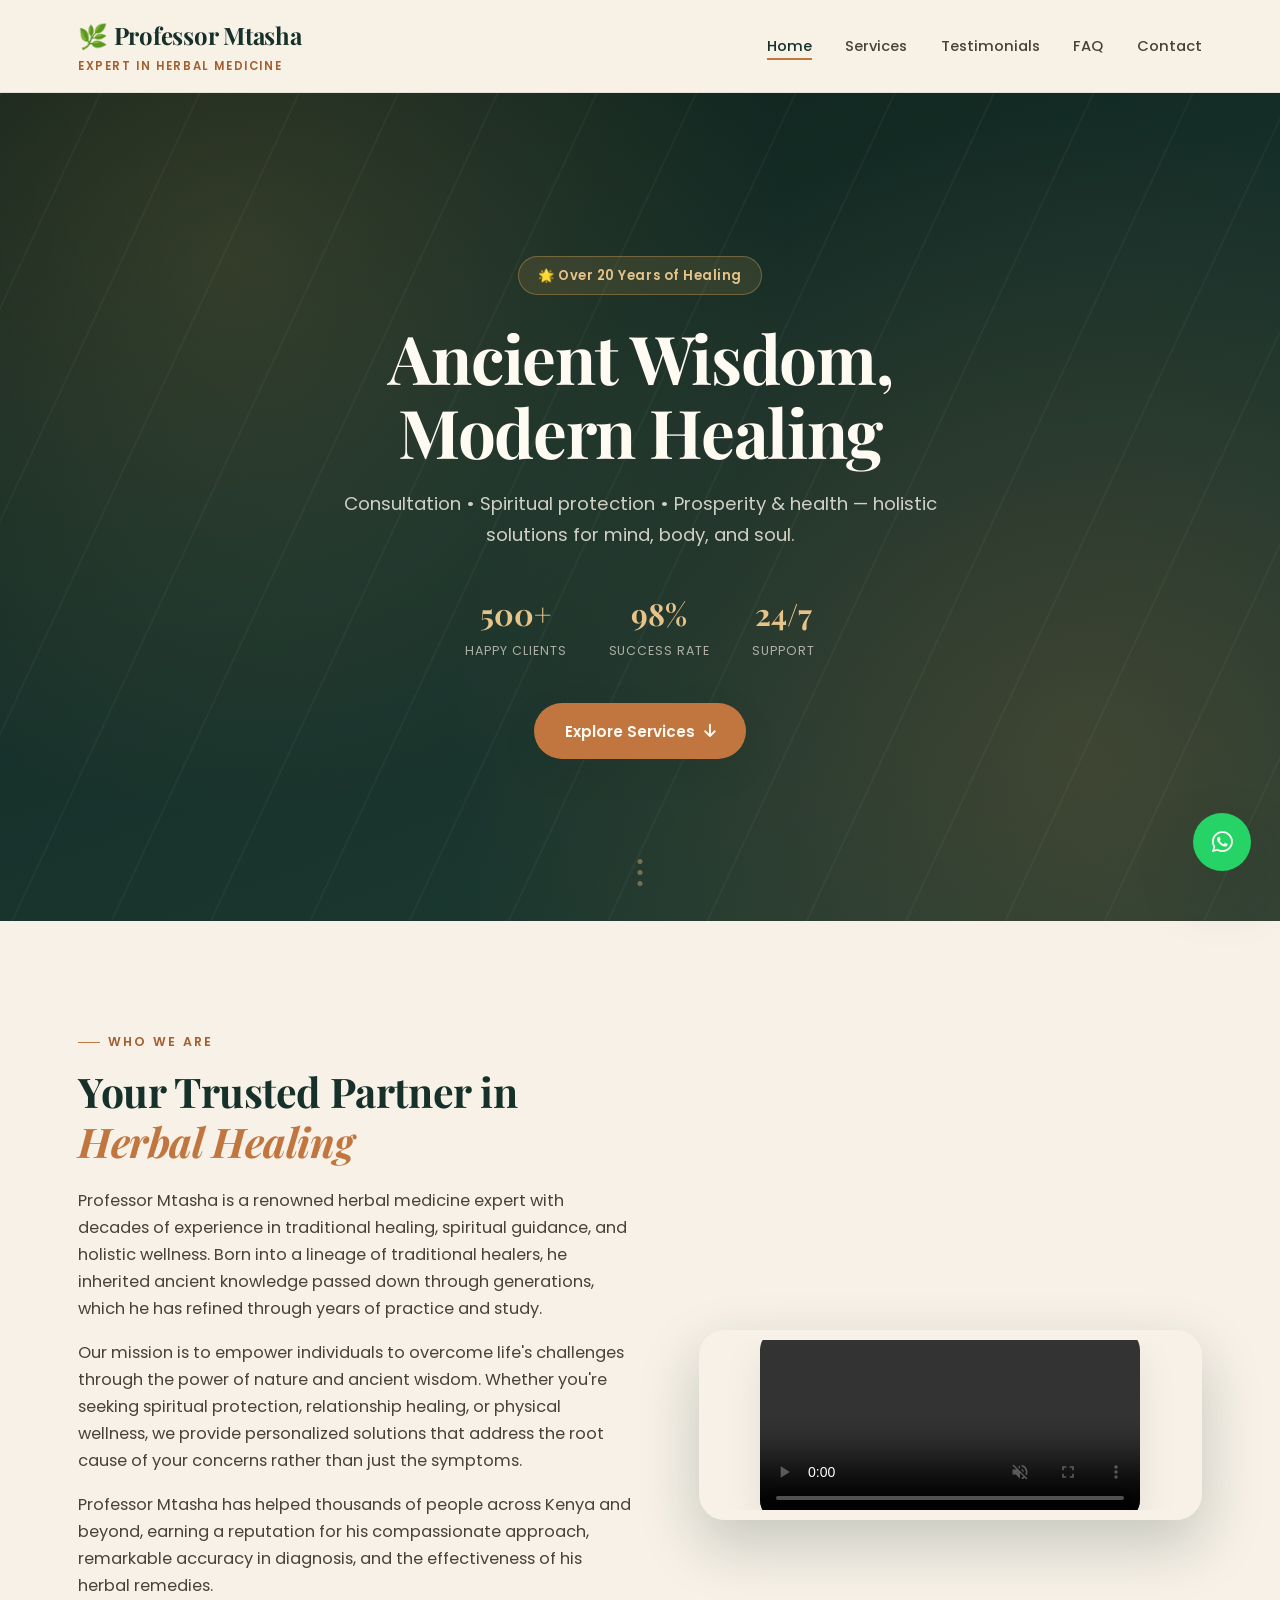
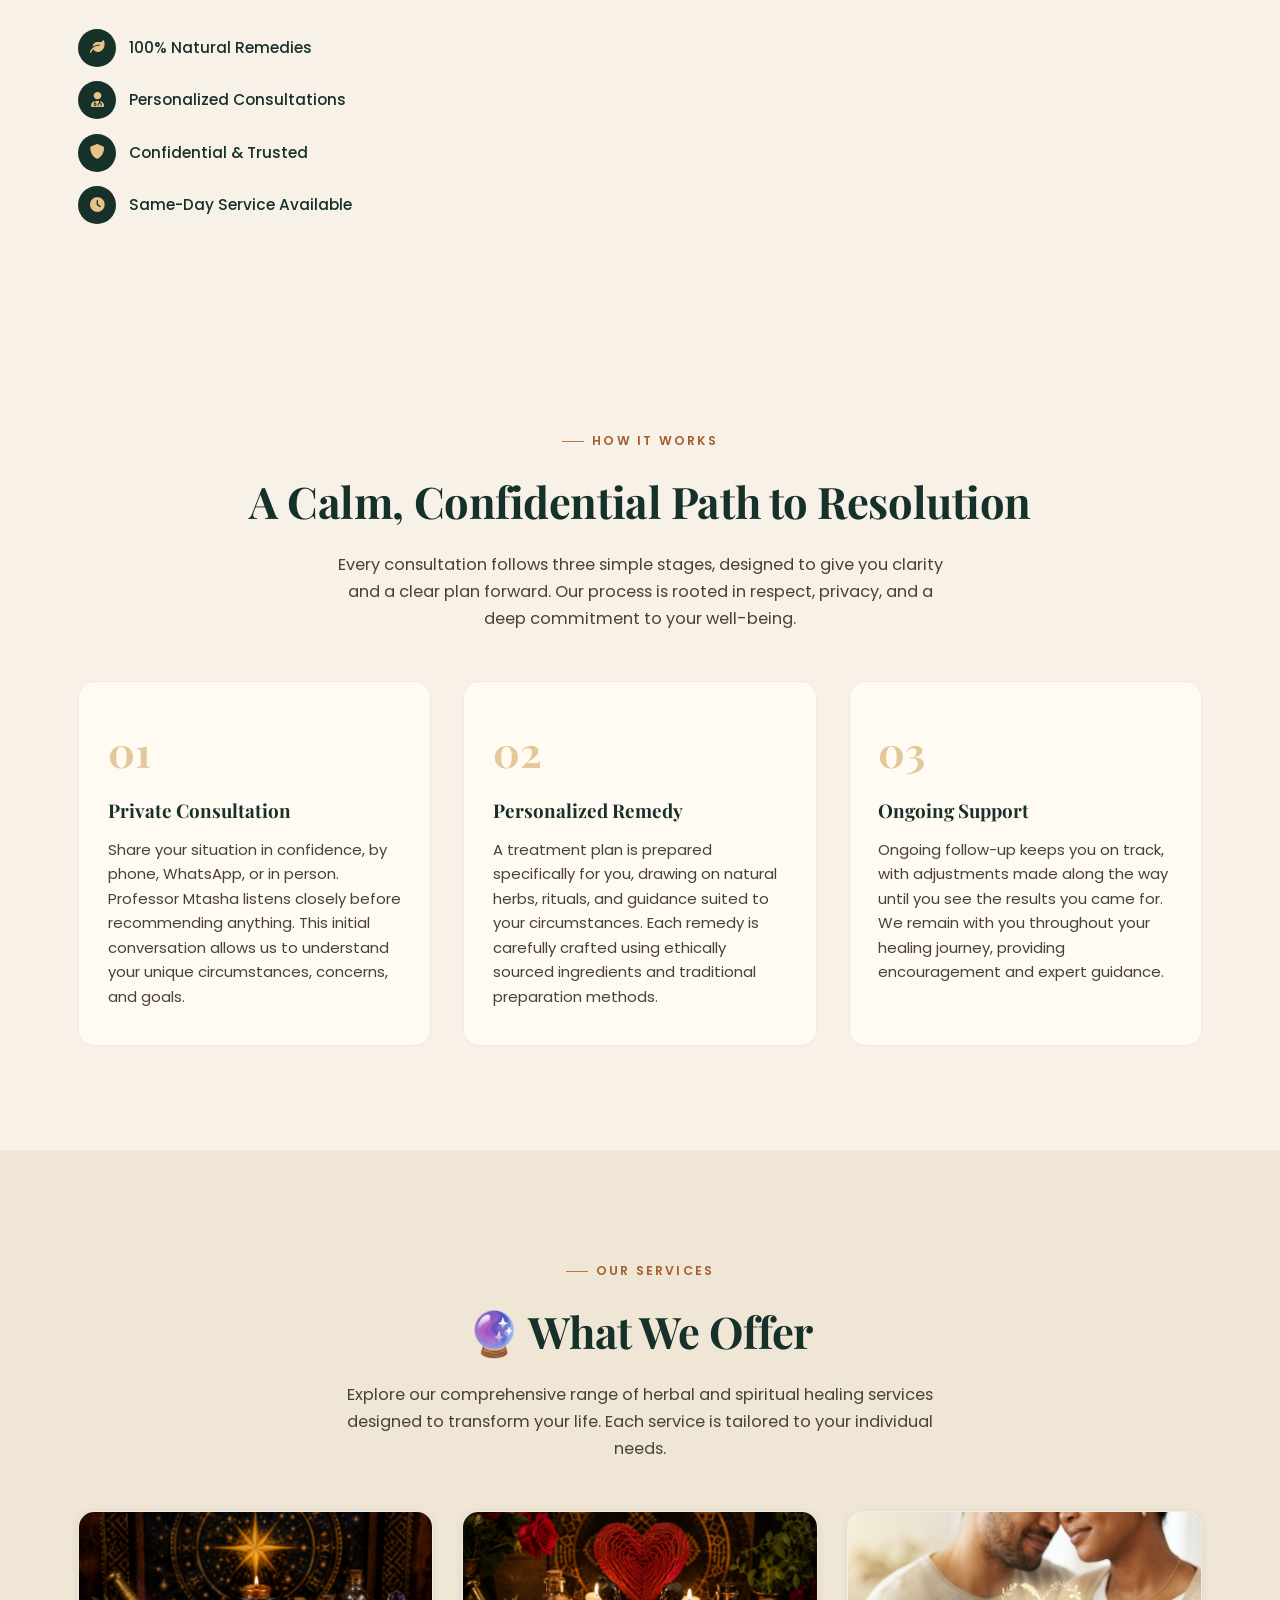
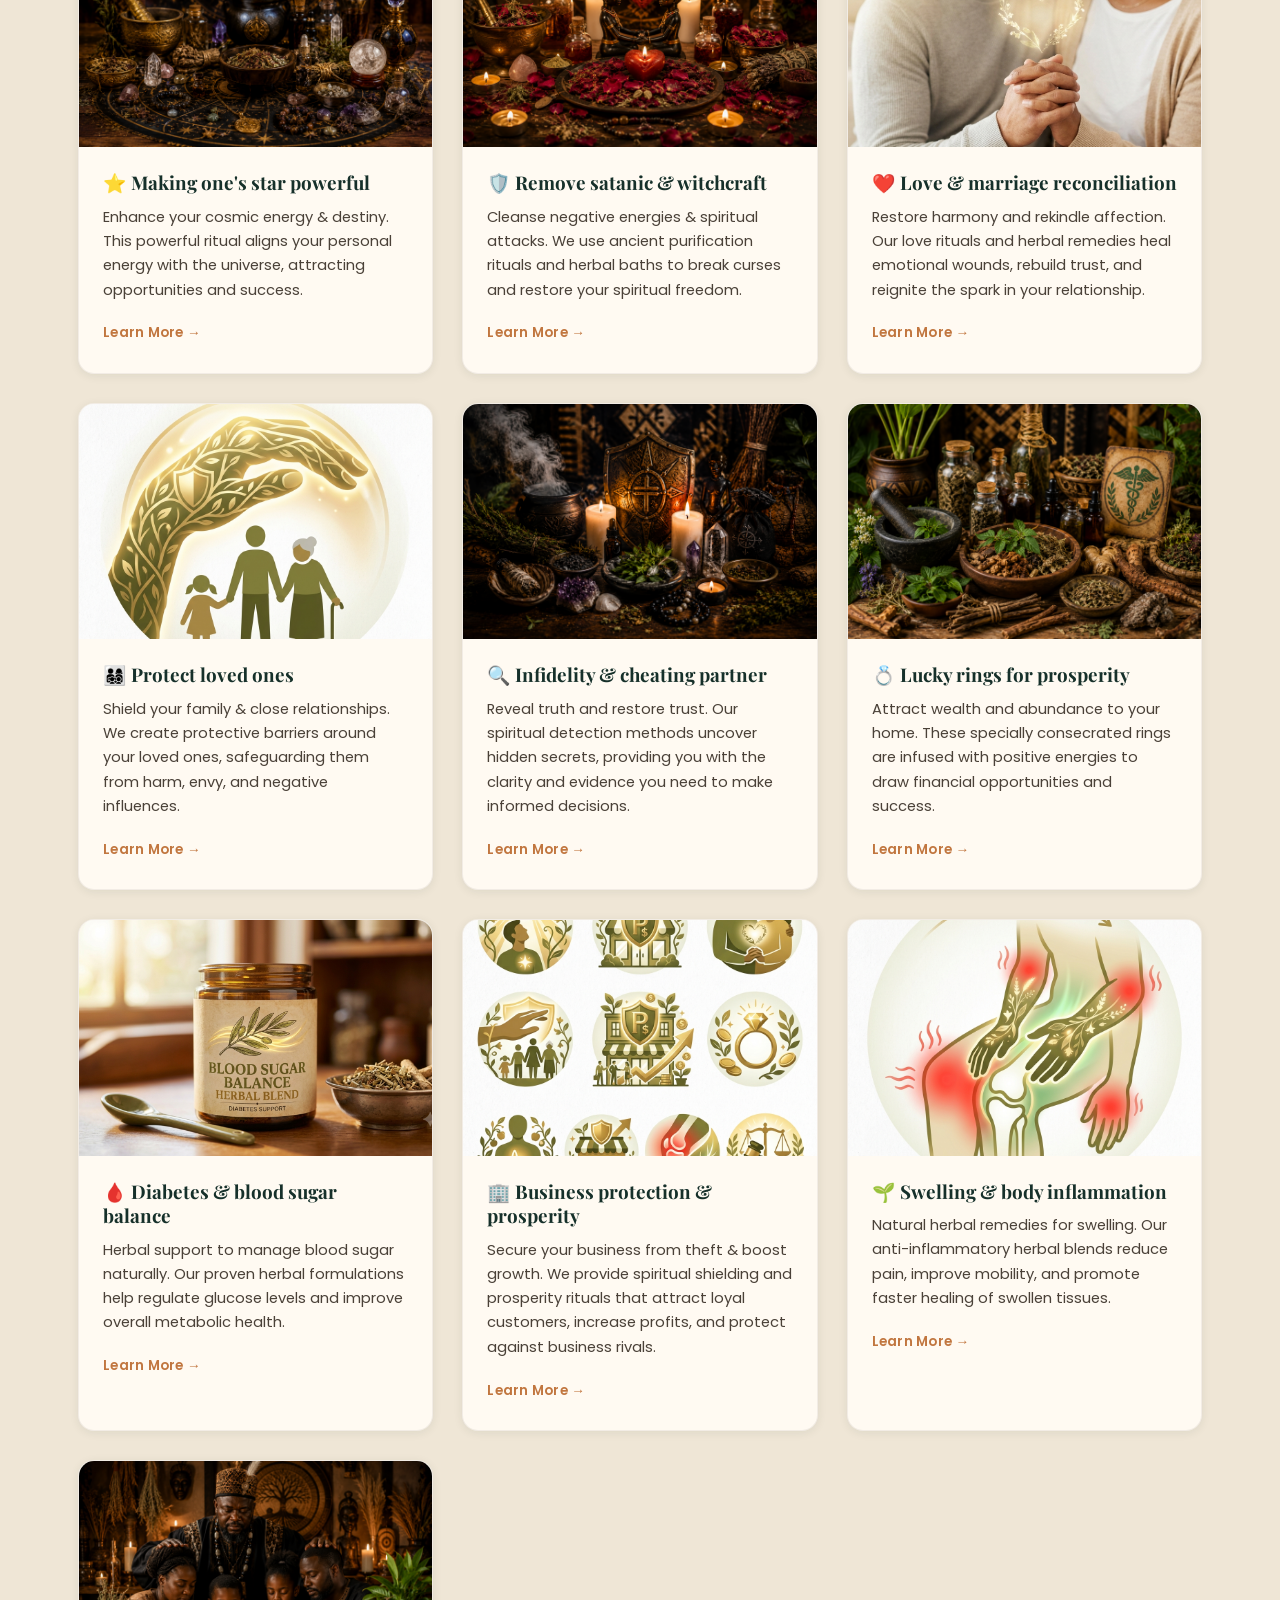
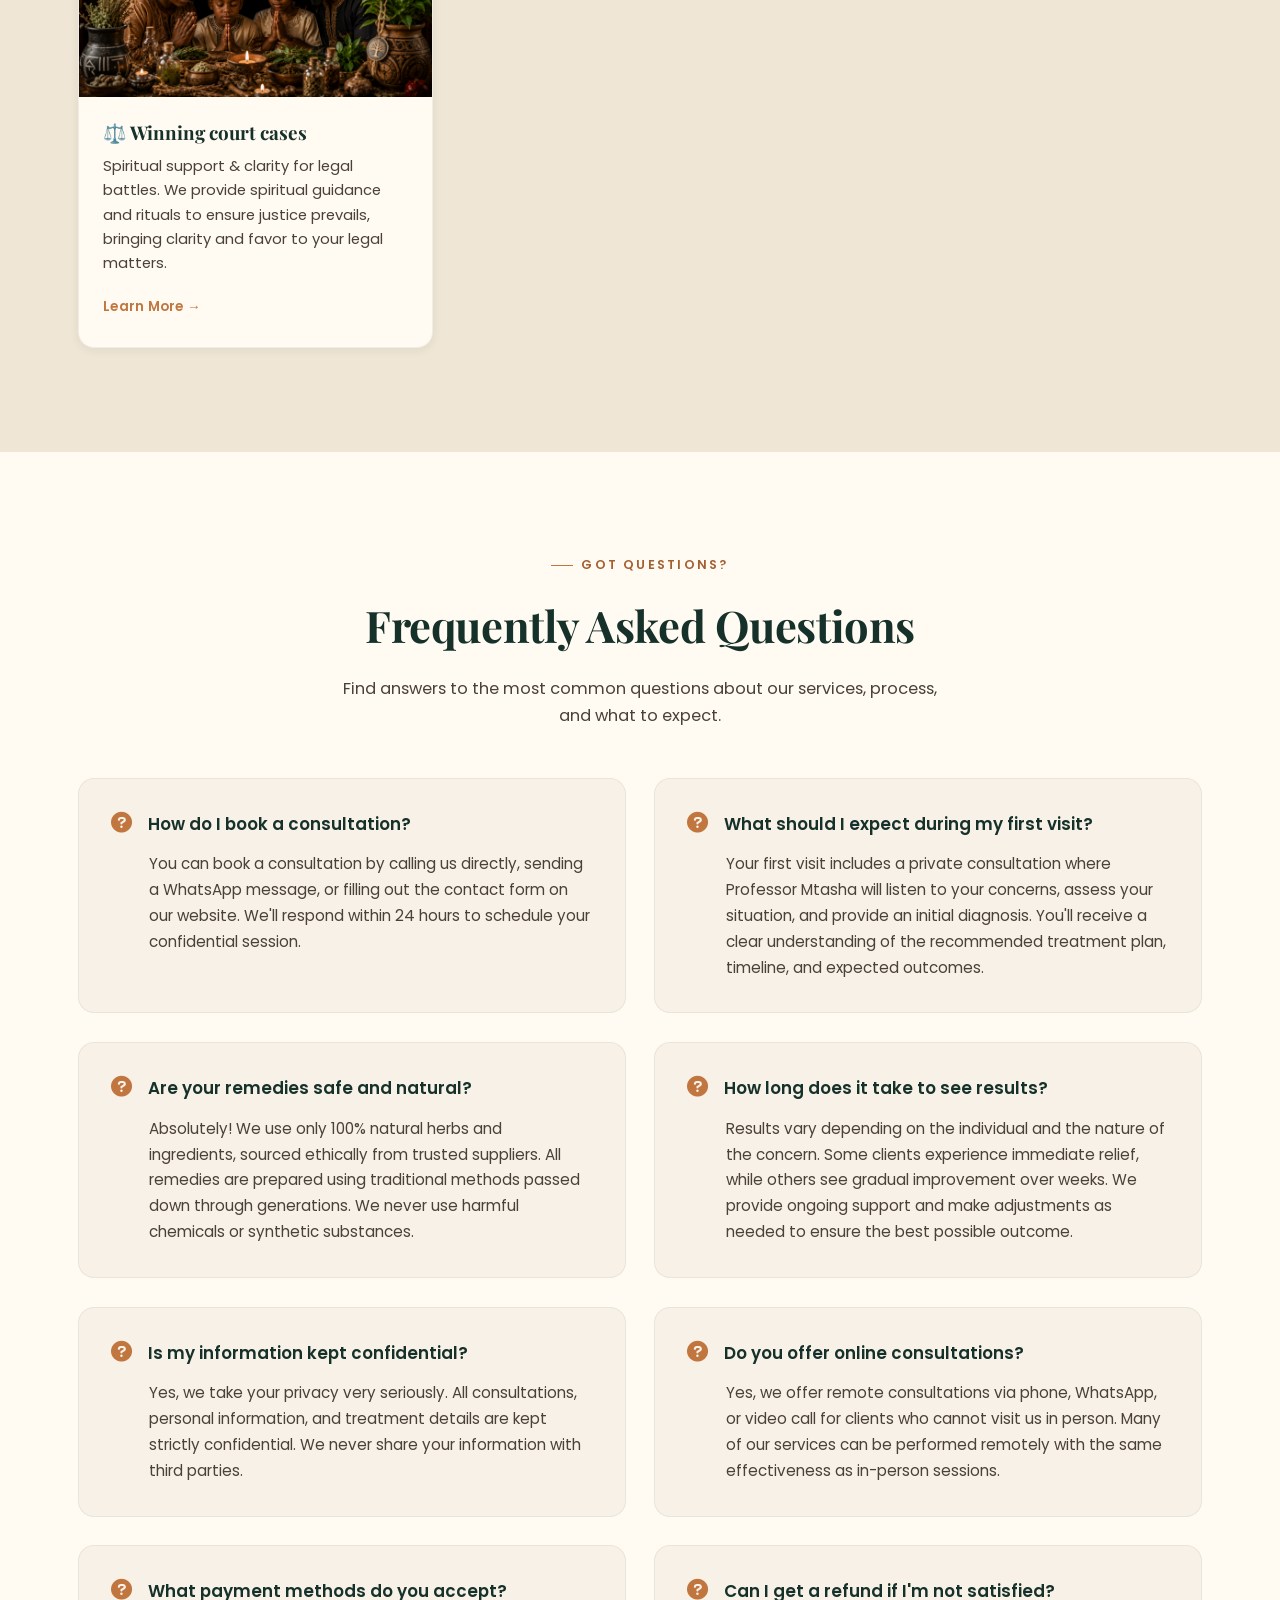
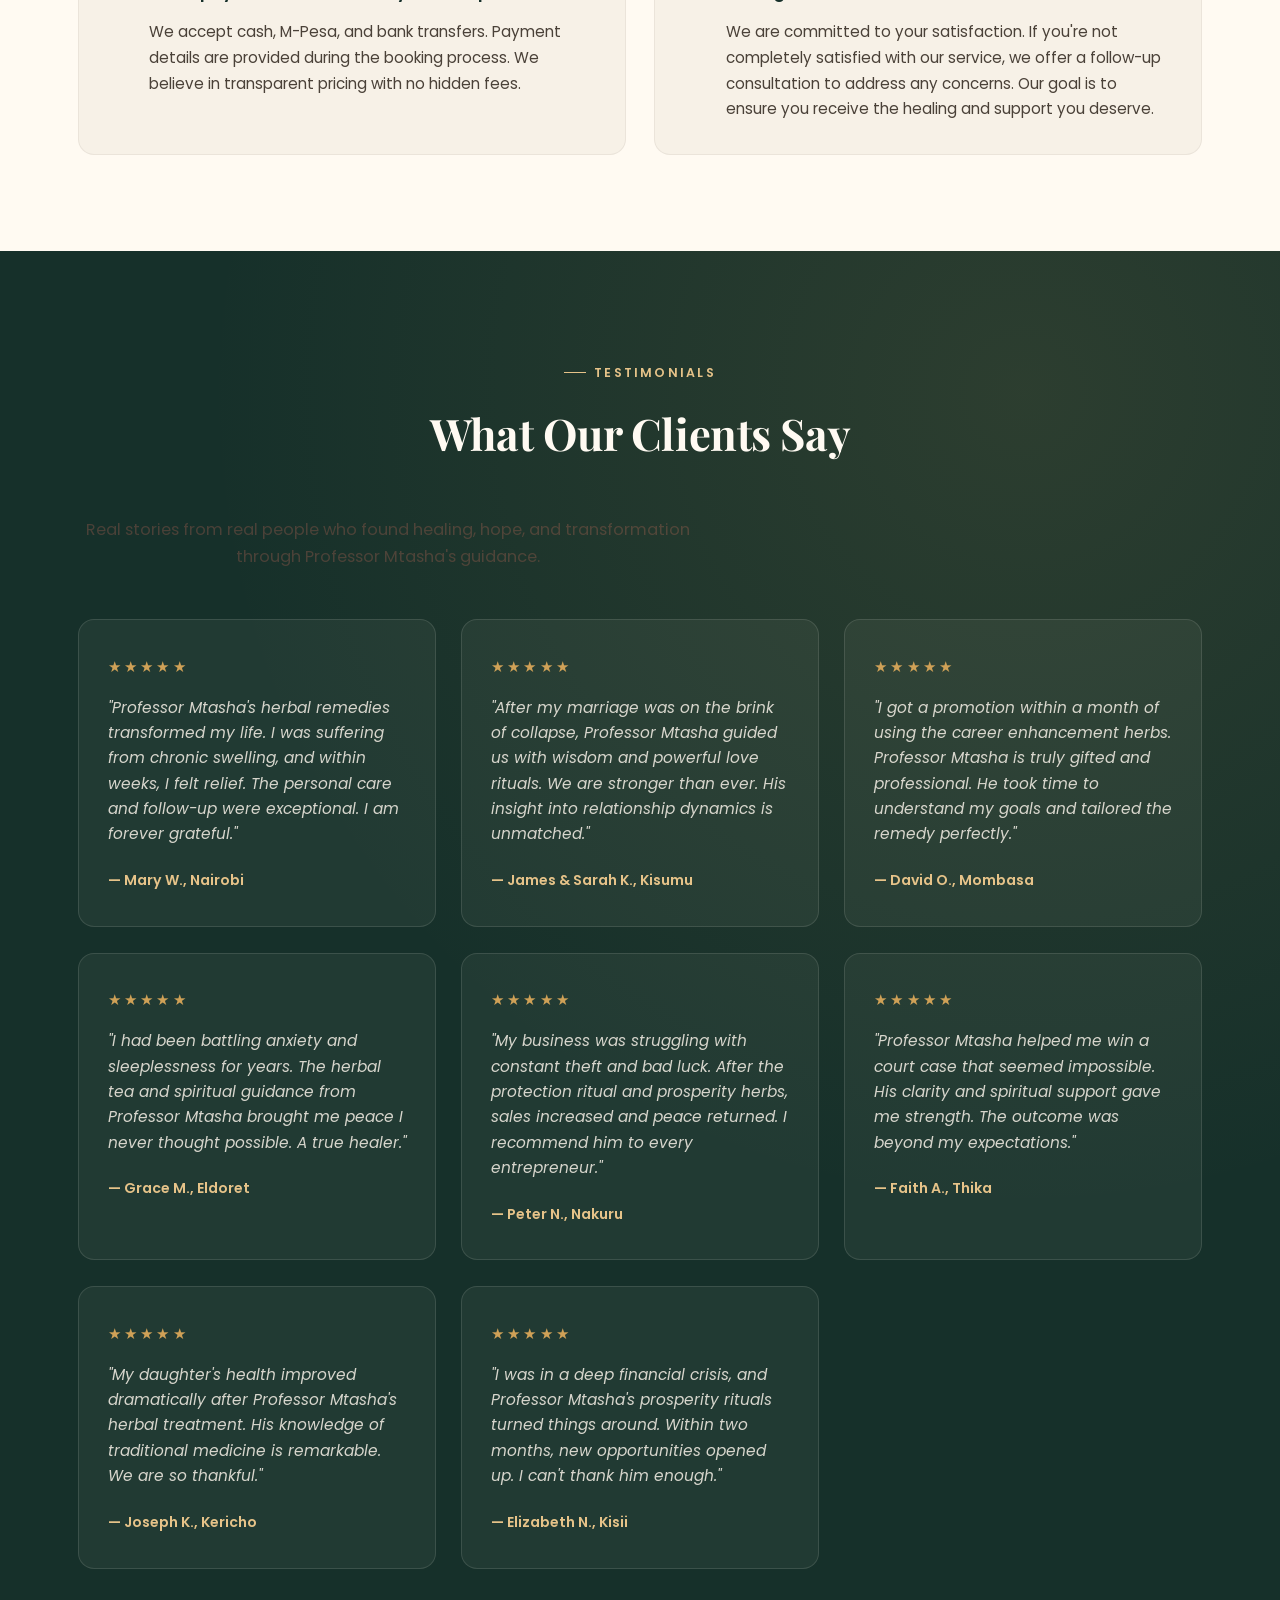
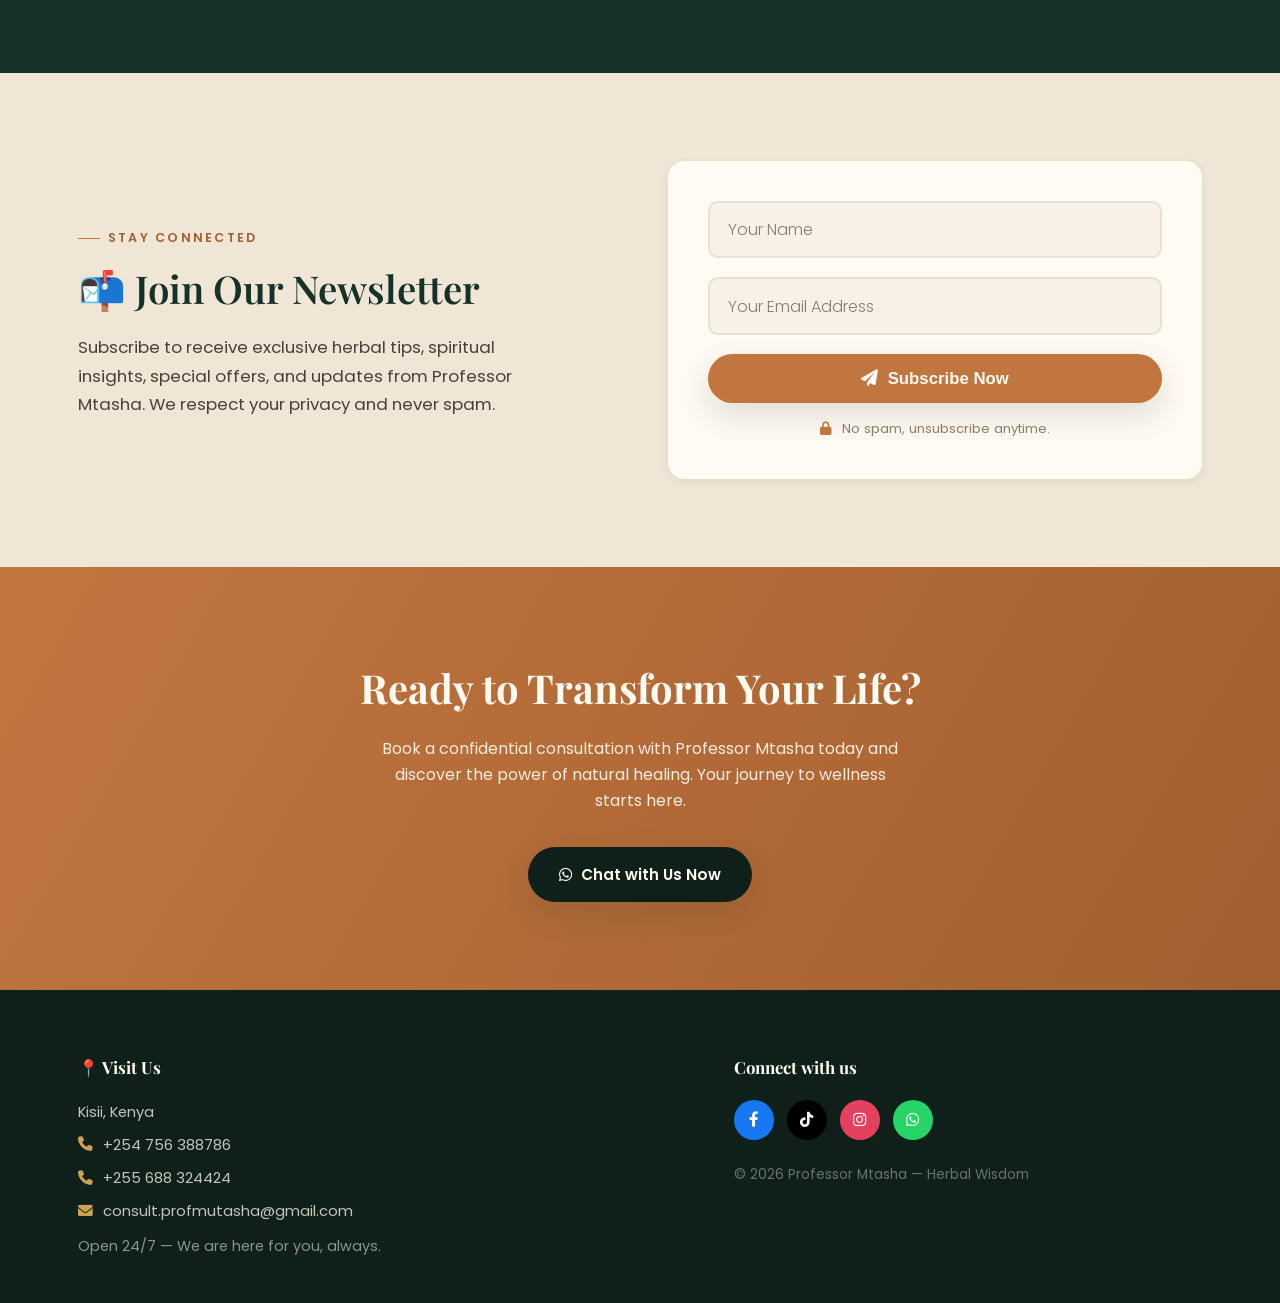
==== commit e9ac460e: "New updates on services" ====
--- a/index.html
+++ b/index.html
@@ -14,11 +14,6 @@
   <link rel="stylesheet" href="style.css" />
 </head>
 <body>
-  <!-- Google Tag Manager (noscript) -->
-  <noscript><iframe src="https://www.googletagmanager.com/ns.html?id=GTM-XXXXXXX"
-  height="0" width="0" style="display:none;visibility:hidden"></iframe></noscript>
-  <!-- End Google Tag Manager (noscript) -->
-
   <!-- ====== HEADER / TITLE BAR ====== -->
   <header class="site-header">
     <div class="container header-container">
@@ -443,7 +438,7 @@
              style="background:#1877f2;">
               <i class="fab fa-facebook-f"></i>
           </a>
-          <a href="#" target="_blank" aria-label="TikTok" style="background:#000000;">
+          <a href="https://www.tiktok.com/@professormtasha?_r=1&_t=ZS-97t2bVVX8ya" target="_blank" aria-label="TikTok" style="background:#000000;">
               <i class="fab fa-tiktok"></i>
           </a>
           <a href="#" target="_blank" aria-label="Instagram" style="background:#e4405f;">
--- a/style.css
+++ b/style.css
@@ -184,6 +184,8 @@
   border-radius: 999px;
   box-shadow: var(--shadow-md);
   transition: transform 0.25s ease, box-shadow 0.25s ease, background 0.25s ease;
+  border: none;
+  cursor: pointer;
 }
 
 .btn-cta:hover {
@@ -375,6 +377,13 @@
   box-shadow: var(--shadow-lg);
 }
 
+.about-image video {
+  width: 100%;
+  height: auto;
+  display: block;
+  border-radius: var(--radius-lg);
+}
+
 .about-image::after {
   content: "";
   position: absolute;
@@ -475,7 +484,7 @@
 .service-card:hover .card-img img { transform: scale(1.07); }
 
 /* ---- Empty image upload slots (index cards + service detail images) ---- */
-.img-slot { position: relative; background: var(--cream, #efe8db); }
+.img-slot { position: relative; background: #efe8db; }
 .img-slot img { width: 100%; height: 100%; object-fit: cover; display: block; }
 .img-slot.img-empty img { display: none; }
 .img-slot.img-empty {
@@ -487,7 +496,7 @@
 }
 .img-slot.img-empty::after {
   content: "📷  Add Image Source";
-  color: var(--ink-soft, #6b6055);
+  color: var(--ink-soft);
   font-weight: 600;
   font-size: 0.9rem;
   letter-spacing: 0.02em;
@@ -575,6 +584,168 @@
   font-weight: 600;
   color: var(--gold-light);
   font-size: 0.88rem;
+}
+
+/* ============== FAQ SECTION ============== */
+.faq-section {
+  padding: 6rem 0;
+  background: var(--white);
+  text-align: center;
+}
+
+.faq-section .section-tag,
+.faq-section .section-title,
+.faq-section .section-subtitle {
+  text-align: center;
+  margin-left: auto;
+  margin-right: auto;
+}
+.faq-section .section-tag { justify-content: center; }
+
+.faq-grid {
+  display: grid;
+  grid-template-columns: repeat(2, 1fr);
+  gap: 1.8rem;
+  margin-top: 2.5rem;
+  text-align: left;
+}
+
+.faq-item {
+  background: var(--paper);
+  border-radius: var(--radius-md);
+  padding: 2rem 2rem;
+  border: 1px solid rgba(33, 27, 20, 0.06);
+  transition: all 0.3s ease;
+}
+
+.faq-item:hover {
+  border-color: var(--terracotta);
+  box-shadow: var(--shadow-md);
+  transform: translateY(-3px);
+}
+
+.faq-question {
+  display: flex;
+  align-items: flex-start;
+  gap: 1rem;
+  margin-bottom: 0.8rem;
+}
+
+.faq-question i {
+  color: var(--terracotta);
+  font-size: 1.3rem;
+  margin-top: 2px;
+  flex-shrink: 0;
+}
+
+.faq-question h3 {
+  font-family: var(--font-body);
+  font-size: 1.05rem;
+  font-weight: 600;
+  color: var(--forest-900);
+  margin: 0;
+}
+
+.faq-answer p {
+  font-size: 0.95rem;
+  color: var(--ink-soft);
+  margin: 0 0 0 2.4rem;
+  line-height: 1.7;
+}
+
+/* ============== NEWSLETTER SECTION ============== */
+.newsletter-section {
+  padding: 5.5rem 0;
+  background: var(--paper-dim);
+}
+
+.newsletter-content {
+  display: grid;
+  grid-template-columns: 1fr 1fr;
+  gap: 3.5rem;
+  align-items: center;
+}
+
+.newsletter-text {
+  text-align: left;
+}
+
+.newsletter-text .section-tag {
+  margin-bottom: 0.5rem;
+}
+
+.newsletter-text h2 {
+  font-family: var(--font-display);
+  font-size: clamp(1.8rem, 3vw, 2.4rem);
+  font-weight: 600;
+  color: var(--forest-900);
+  margin-bottom: 0.8rem;
+}
+
+.newsletter-text p {
+  font-size: 1.05rem;
+  color: var(--ink-soft);
+  line-height: 1.7;
+  max-width: 480px;
+}
+
+.newsletter-form {
+  background: var(--white);
+  padding: 2.5rem 2.5rem;
+  border-radius: var(--radius-md);
+  box-shadow: var(--shadow-sm);
+}
+
+.newsletter-form .form-group {
+  margin-bottom: 1.2rem;
+}
+
+.newsletter-form .form-group input {
+  width: 100%;
+  padding: 0.9rem 1.1rem;
+  border: 2px solid rgba(33, 27, 20, 0.08);
+  border-radius: var(--radius-sm);
+  font-family: var(--font-body);
+  font-size: 1rem;
+  background: var(--paper);
+  transition: border-color 0.3s ease, background 0.3s ease;
+  color: var(--ink);
+}
+
+.newsletter-form .form-group input:focus {
+  outline: none;
+  border-color: var(--terracotta);
+  background: var(--white);
+}
+
+.newsletter-form .form-group input::placeholder {
+  color: var(--ink-faint);
+  font-weight: 300;
+}
+
+.newsletter-form .btn-cta {
+  width: 100%;
+  justify-content: center;
+  padding: 0.9rem 1.5rem;
+  font-size: 1.05rem;
+  border: none;
+  cursor: pointer;
+}
+
+.newsletter-form .btn-cta i {
+  margin: 0;
+}
+
+.newsletter-note {
+  margin-top: 0.9rem;
+  font-size: 0.82rem;
+  color: var(--ink-faint);
+  text-align: center;
+}
+
+.newsletter-note i {
+  margin-right: 0.4rem;
+  color: var(--terracotta);
 }
 
 /* ============== CTA SECTION ============== */
@@ -692,11 +863,6 @@
 }
 .whatsapp-float:hover .tooltip { opacity: 1; }
 
-@keyframes pulse {
-  0%, 100% { box-shadow: 0 0 0 0 rgba(37, 211, 102, 0.55); }
-  50% { box-shadow: 0 0 0 14px rgba(37, 211, 102, 0); }
-}
-
 /* ============== SERVICE DETAIL PAGES ============== */
 .service-detail { padding: 3rem 0 6rem; background: var(--paper); }
 
@@ -754,6 +920,13 @@
   margin-bottom: 2.2rem;
 }
 
+.detail-image img {
+  width: 100%;
+  height: 100%;
+  object-fit: cover;
+  display: block;
+}
+
 .detail-description h2 {
   font-family: var(--font-display);
   font-size: 1.5rem;
@@ -776,35 +949,56 @@
 
 .detail-description strong { color: var(--terracotta-dark); }
 
-.service-features-list { display: flex; flex-direction: column; gap: 0.75rem; }
+.detail-description ul {
+  margin-bottom: 1.5rem;
+  padding-left: 1.5rem;
+}
+
+.detail-description ul li {
+  color: var(--ink-soft);
+  font-size: 0.96rem;
+  margin-bottom: 0.4rem;
+  list-style: disc;
+}
+
+.detail-description .faq-answers {
+  margin-top: 1rem;
+}
+
+.detail-description .faq-answers p {
+  margin-bottom: 0.8rem;
+}
+
+.detail-description .faq-answers strong {
+  color: var(--forest-900);
+}
+
+.service-features-list {
+  display: flex;
+  flex-direction: column;
+  gap: 0.75rem;
+  padding-left: 0 !important;
+}
+
 .service-features-list li {
   display: flex;
   align-items: flex-start;
   gap: 0.7rem;
   color: var(--ink-soft);
   font-size: 0.96rem;
-}
-.service-features-list i { color: var(--forest-700); margin-top: 0.2rem; }
-
-.detail-video { margin-top: 2rem; }
-
-.video-placeholder {
-  background: var(--forest-900);
-  color: var(--white);
+  list-style: none !important;
+}
+.service-features-list i { 
+  color: var(--forest-700); 
+  margin-top: 0.2rem;
+  font-size: 1.05rem;
+}
+
+.detail-video { 
+  margin-top: 2rem;
   border-radius: var(--radius-md);
-  padding: 3.4rem 2rem;
-  text-align: center;
-  font-weight: 600;
-  font-size: 1rem;
-  cursor: pointer;
-  display: flex;
-  align-items: center;
-  justify-content: center;
-  gap: 0.8rem;
-  transition: background 0.25s ease;
-}
-.video-placeholder:hover { background: var(--forest-800); }
-.video-placeholder i { font-size: 1.8rem; color: var(--gold-light); }
+  overflow: hidden;
+}
 
 .video-embed {
   width: 100%;
@@ -814,6 +1008,13 @@
   border-radius: var(--radius-md);
 }
 
+.detail-video p {
+  margin-top: 0.6rem;
+  font-size: 0.9rem;
+  color: var(--ink-soft);
+  text-align: center;
+}
+
 .service-sidebar {
   display: flex;
   flex-direction: column;
@@ -854,7 +1055,19 @@
 }
 .sidebar-card p i { color: var(--terracotta); width: 16px; }
 
-.related-services { display: flex; flex-direction: column; gap: 0.85rem; }
+.sidebar-card .btn-cta {
+  display: inline-flex;
+  justify-content: center;
+  width: 100%;
+  text-align: center;
+  margin-top: 1rem;
+}
+
+.related-services {
+  display: flex;
+  flex-direction: column;
+  gap: 0.85rem;
+}
 .related-services a {
   font-size: 0.9rem;
   color: var(--ink-soft);
@@ -870,6 +1083,10 @@
   .service-detail-grid { grid-template-columns: 1fr; }
   .service-sidebar { position: static; }
   .footer-grid { grid-template-columns: 1fr; gap: 2.4rem; }
+  .newsletter-content { grid-template-columns: 1fr; gap: 2rem; text-align: center; }
+  .newsletter-text { text-align: center; }
+  .newsletter-text p { max-width: 100%; margin: 0 auto; }
+  .faq-grid { grid-template-columns: 1fr 1fr; gap: 1.2rem; }
 }
 
 @media (max-width: 760px) {
@@ -878,251 +1095,30 @@
   .hero-stats { gap: 1.6rem; }
   .card-grid { grid-template-columns: 1fr; }
   .testimonial-grid { grid-template-columns: 1fr; }
-}
-
-
-/* ============================================
-   FAQ SECTION (New)
-   ============================================ */
-.faq-section {
-  padding: 80px 0;
-  background: #ffffff;
-  text-align: center;
-}
-
-.faq-grid {
-  display: grid;
-  grid-template-columns: repeat(2, 1fr);
-  gap: 30px;
-  margin-top: 40px;
-  text-align: left;
-}
-
-.faq-item {
-  background: #fcfaf7;
-  border-radius: 16px;
-  padding: 28px 30px;
-  border: 1px solid #ede8df;
-  transition: all 0.3s ease;
-}
-
-.faq-item:hover {
-  border-color: #b48b3a;
-  box-shadow: 0 8px 24px rgba(0, 0, 0, 0.05);
-  transform: translateY(-3px);
-}
-
-.faq-question {
-  display: flex;
-  align-items: flex-start;
-  gap: 14px;
-  margin-bottom: 10px;
-}
-
-.faq-question i {
-  color: #b48b3a;
-  font-size: 1.3rem;
-  margin-top: 2px;
-  flex-shrink: 0;
-}
-
-.faq-question h3 {
-  font-family: 'Poppins', sans-serif;
-  font-size: 1.05rem;
-  font-weight: 600;
-  color: #1e3a2f;
-  margin: 0;
-}
-
-.faq-answer p {
-  font-size: 0.95rem;
-  color: #4f5a4b;
-  margin: 0 0 0 40px;
-  line-height: 1.7;
-}
-
-/* ============================================
-   NEWSLETTER SECTION (New)
-   ============================================ */
-.newsletter-section {
-  padding: 70px 0;
-  background: #f4f0ea;
-}
-
-.newsletter-content {
-  display: grid;
-  grid-template-columns: 1fr 1fr;
-  gap: 50px;
-  align-items: center;
-}
-
-.newsletter-text {
-  text-align: left;
-}
-
-.newsletter-text .section-tag {
-  margin-bottom: 6px;
-}
-
-.newsletter-text h2 {
-  font-family: 'Playfair Display', serif;
-  font-size: 2.4rem;
-  font-weight: 600;
-  color: #1e3a2f;
-  margin-bottom: 12px;
-}
-
-.newsletter-text p {
-  font-size: 1.05rem;
-  color: #4f5a4b;
-  line-height: 1.7;
-  max-width: 480px;
-}
-
-.newsletter-form {
-  background: #ffffff;
-  padding: 40px 35px;
-  border-radius: 20px;
-  box-shadow: 0 8px 30px rgba(0, 0, 0, 0.06);
-}
-
-.form-group {
-  margin-bottom: 18px;
-}
-
-.form-group input {
-  width: 100%;
-  padding: 14px 18px;
-  border: 2px solid #ede8df;
-  border-radius: 12px;
-  font-family: 'Poppins', sans-serif;
-  font-size: 1rem;
-  background: #fcfaf7;
-  transition: border-color 0.3s ease;
-  color: #2d2a24;
-}
-
-.form-group input:focus {
-  outline: none;
-  border-color: #b48b3a;
-  background: #ffffff;
-}
-
-.form-group input::placeholder {
-  color: #a8a09a;
-  font-weight: 300;
-}
-
-.newsletter-form .btn-cta {
-  width: 100%;
-  justify-content: center;
-  display: inline-flex;
-  align-items: center;
-  gap: 10px;
-  padding: 14px 20px;
-  border: none;
-  cursor: pointer;
-  font-size: 1.05rem;
-}
-
-.newsletter-form .btn-cta i {
-  margin: 0;
-}
-
-.newsletter-note {
-  margin-top: 14px;
-  font-size: 0.85rem;
-  color: #8a8a8a;
-  text-align: center;
-}
-
-.newsletter-note i {
-  margin-right: 6px;
-  color: #b48b3a;
-}
-
-/* ============================================
-   RESPONSIVE DESIGN
-   ============================================ */
-@media (max-width: 992px) {
-  .faq-grid {
-    grid-template-columns: 1fr 1fr;
-    gap: 20px;
-  }
-  
-  .newsletter-content {
-    grid-template-columns: 1fr;
-    gap: 30px;
-    text-align: center;
-  }
-  
-  .newsletter-text {
-    text-align: center;
-  }
-  
-  .newsletter-text p {
-    max-width: 100%;
-    margin: 0 auto;
-  }
-}
-
-@media (max-width: 768px) {
-  .faq-grid {
-    grid-template-columns: 1fr;
-  }
-  
-  .faq-item {
-    padding: 22px 20px;
-  }
-  
-  .faq-answer p {
-    margin-left: 0;
-  }
-  
-  .faq-question {
-    gap: 12px;
-  }
-  
-  .newsletter-section {
-    padding: 50px 0;
-  }
-  
-  .newsletter-form {
-    padding: 30px 20px;
-  }
-  
-  .newsletter-text h2 {
-    font-size: 2rem;
-  }
+  .faq-grid { grid-template-columns: 1fr; }
+  .faq-item { padding: 1.4rem 1.2rem; }
+  .faq-answer p { margin-left: 0; }
+  .faq-question { gap: 0.8rem; }
+  .newsletter-form { padding: 1.5rem 1.2rem; }
+  .service-detail-header h1 { font-size: 1.6rem; }
+  .service-meta { gap: 0.8rem; }
+  .service-meta span { font-size: 0.8rem; }
+  .detail-description h2 { font-size: 1.3rem; }
+  .video-embed { min-height: 200px; }
 }
 
 @media (max-width: 480px) {
-  .faq-section {
-    padding: 50px 0;
-  }
-  
-  .faq-item {
-    padding: 18px 16px;
-  }
-  
-  .faq-question h3 {
-    font-size: 0.95rem;
-  }
-  
-  .faq-answer p {
-    font-size: 0.9rem;
-  }
-  
-  .newsletter-text h2 {
-    font-size: 1.6rem;
-  }
-  
-  .newsletter-text p {
-    font-size: 0.95rem;
-  }
-  
-  .newsletter-form .btn-cta {
-    font-size: 0.95rem;
-    padding: 12px 16px;
-  }
+  .faq-section { padding: 3rem 0; }
+  .faq-item { padding: 1rem 1rem; }
+  .faq-question h3 { font-size: 0.95rem; }
+  .faq-answer p { font-size: 0.9rem; }
+  .newsletter-text h2 { font-size: 1.6rem; }
+  .newsletter-text p { font-size: 0.95rem; }
+  .newsletter-form .btn-cta { font-size: 0.95rem; padding: 0.8rem 1rem; }
+  .newsletter-section { padding: 3rem 0; }
+  .service-detail { padding: 1.5rem 0 3rem; }
+  .service-detail-header h1 { font-size: 1.3rem; }
+  .sidebar-card { padding: 1.2rem; }
+  .whatsapp-float { width: 50px; height: 50px; font-size: 1.3rem; bottom: 1.2rem; right: 1.2rem; }
+  .whatsapp-float .tooltip { display: none; }
 }
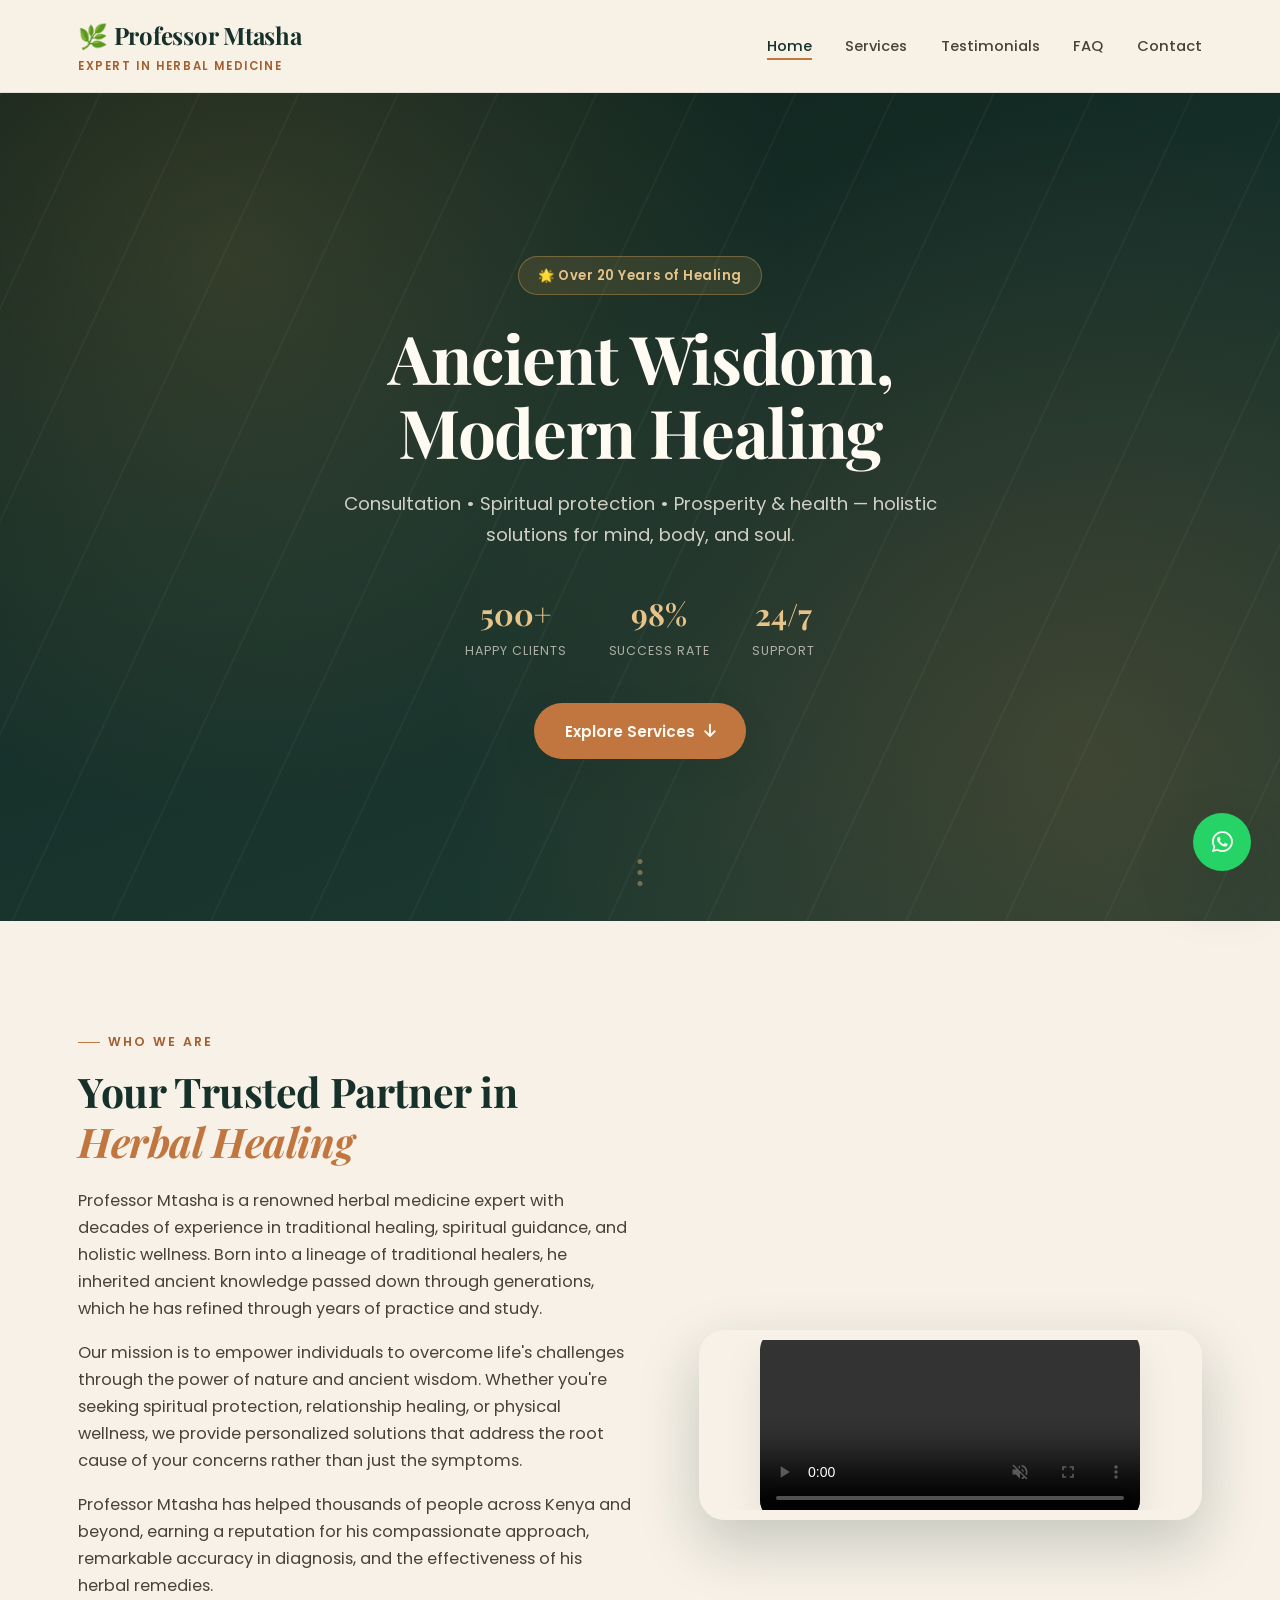
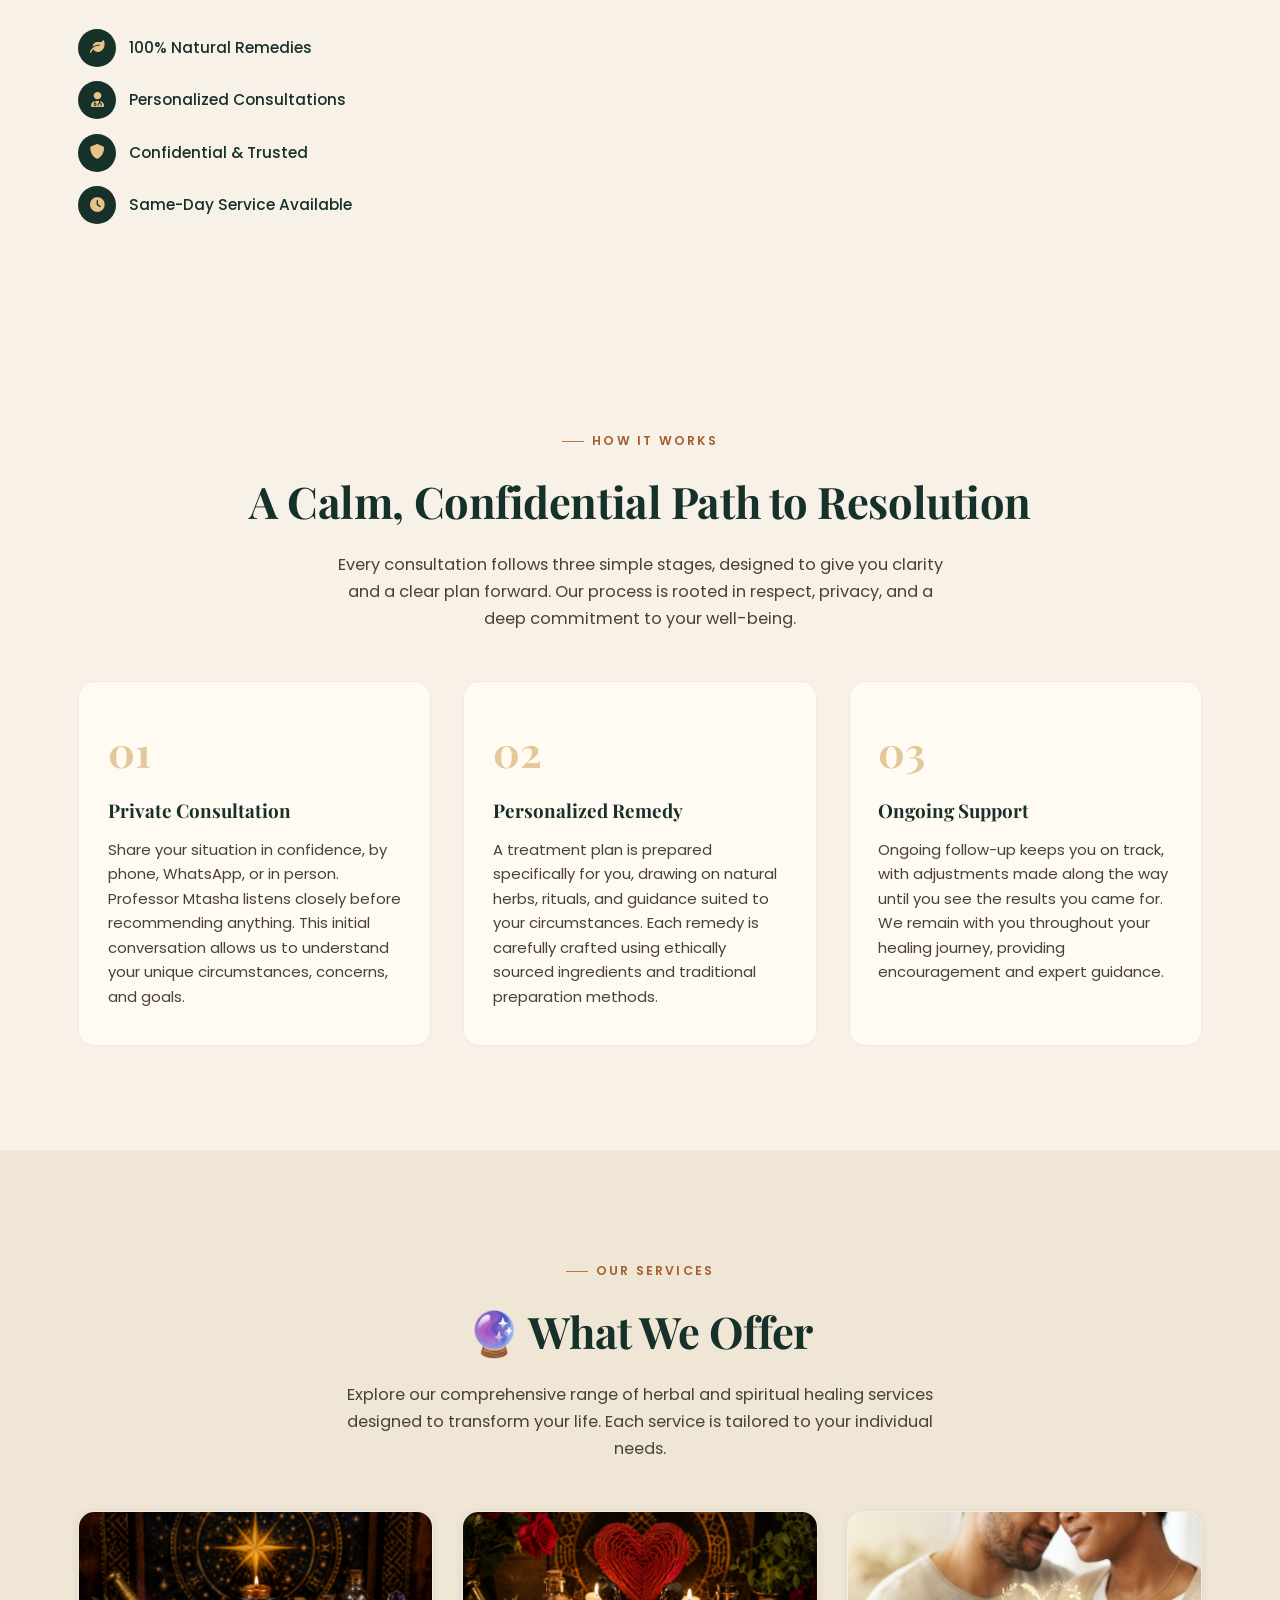
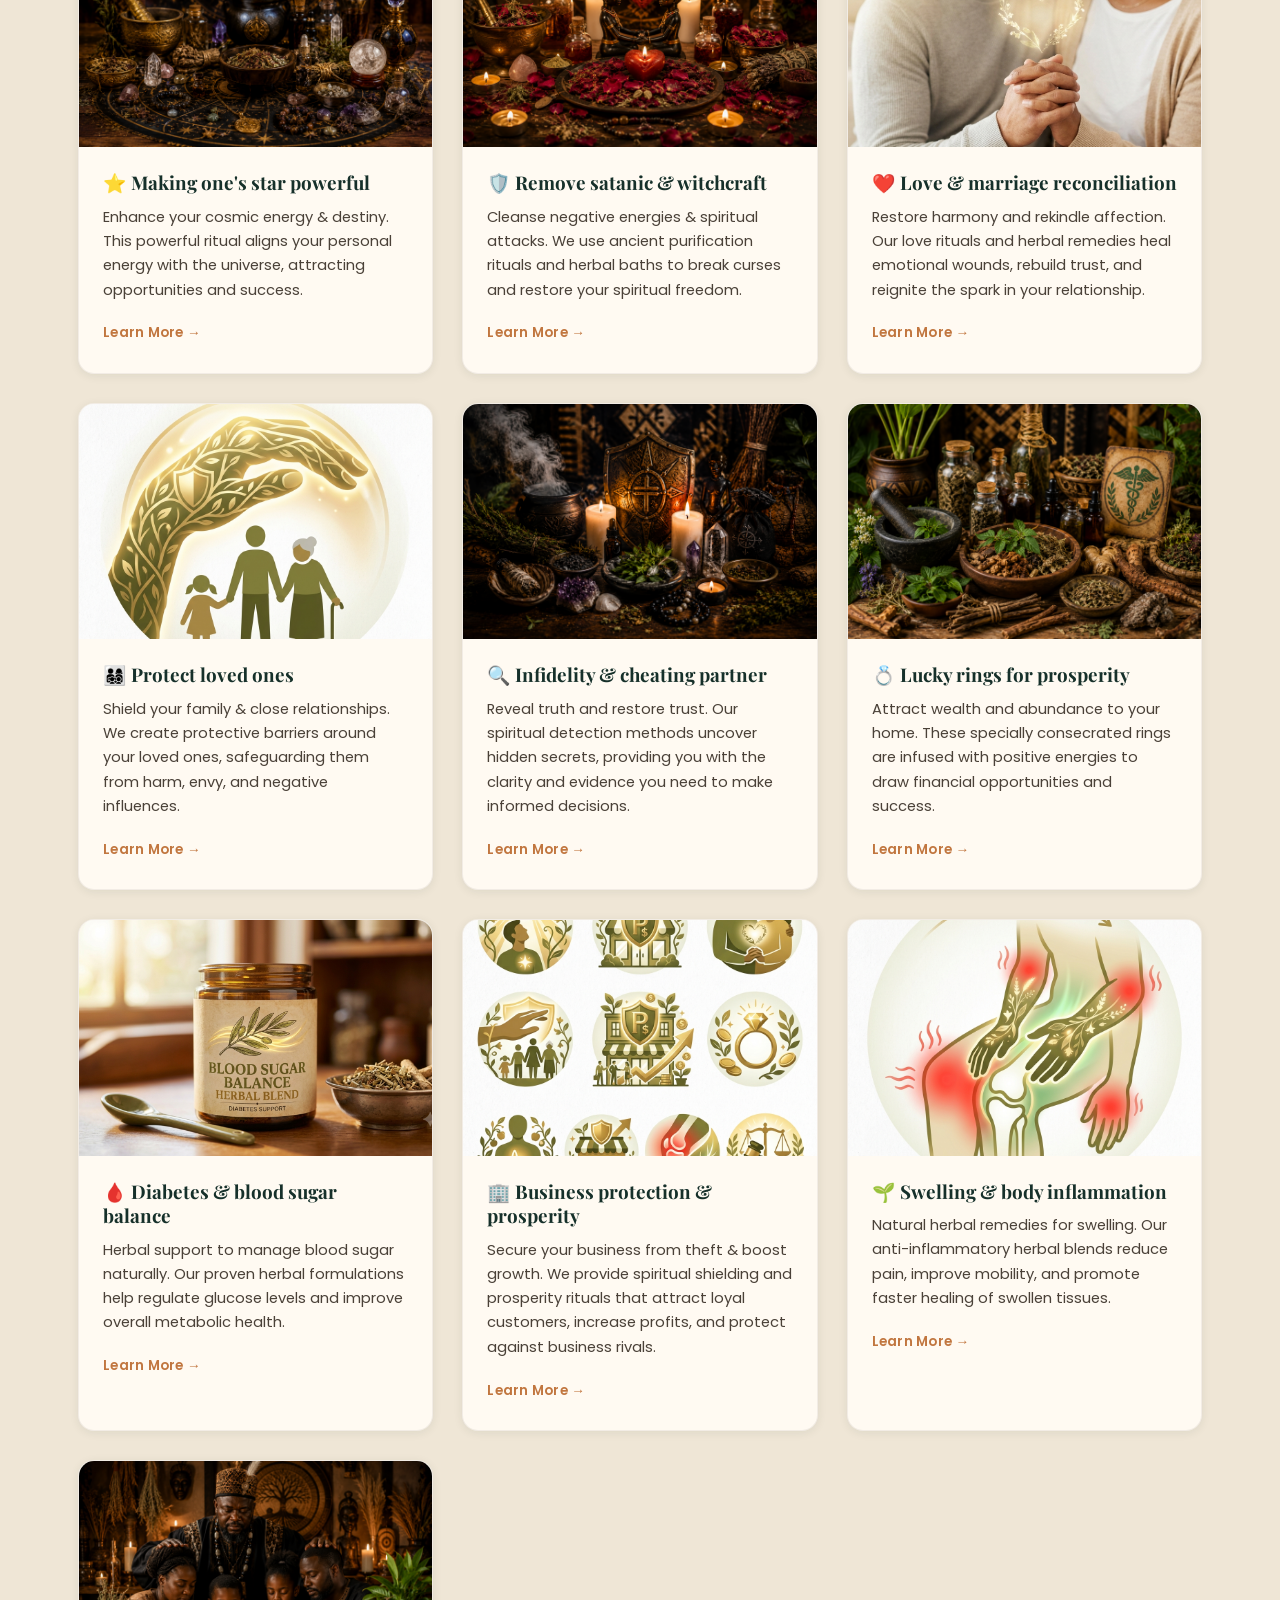
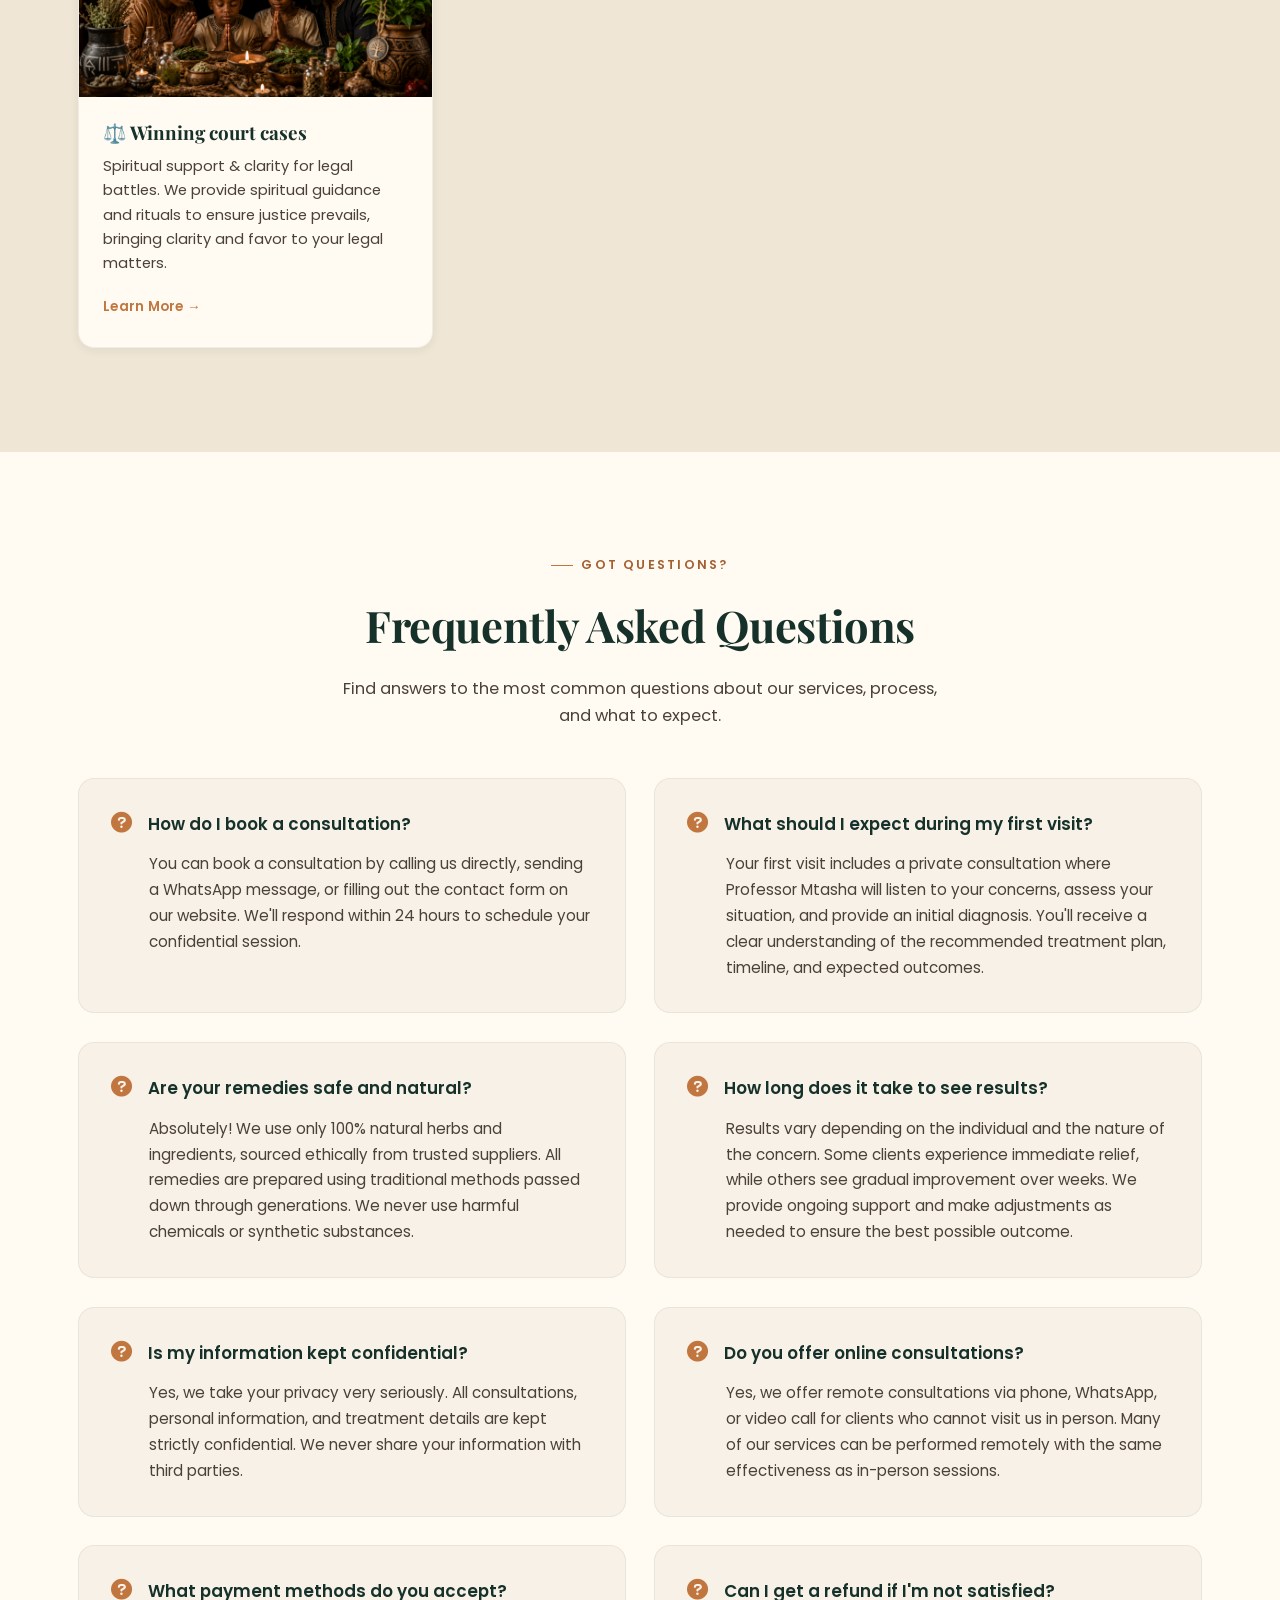
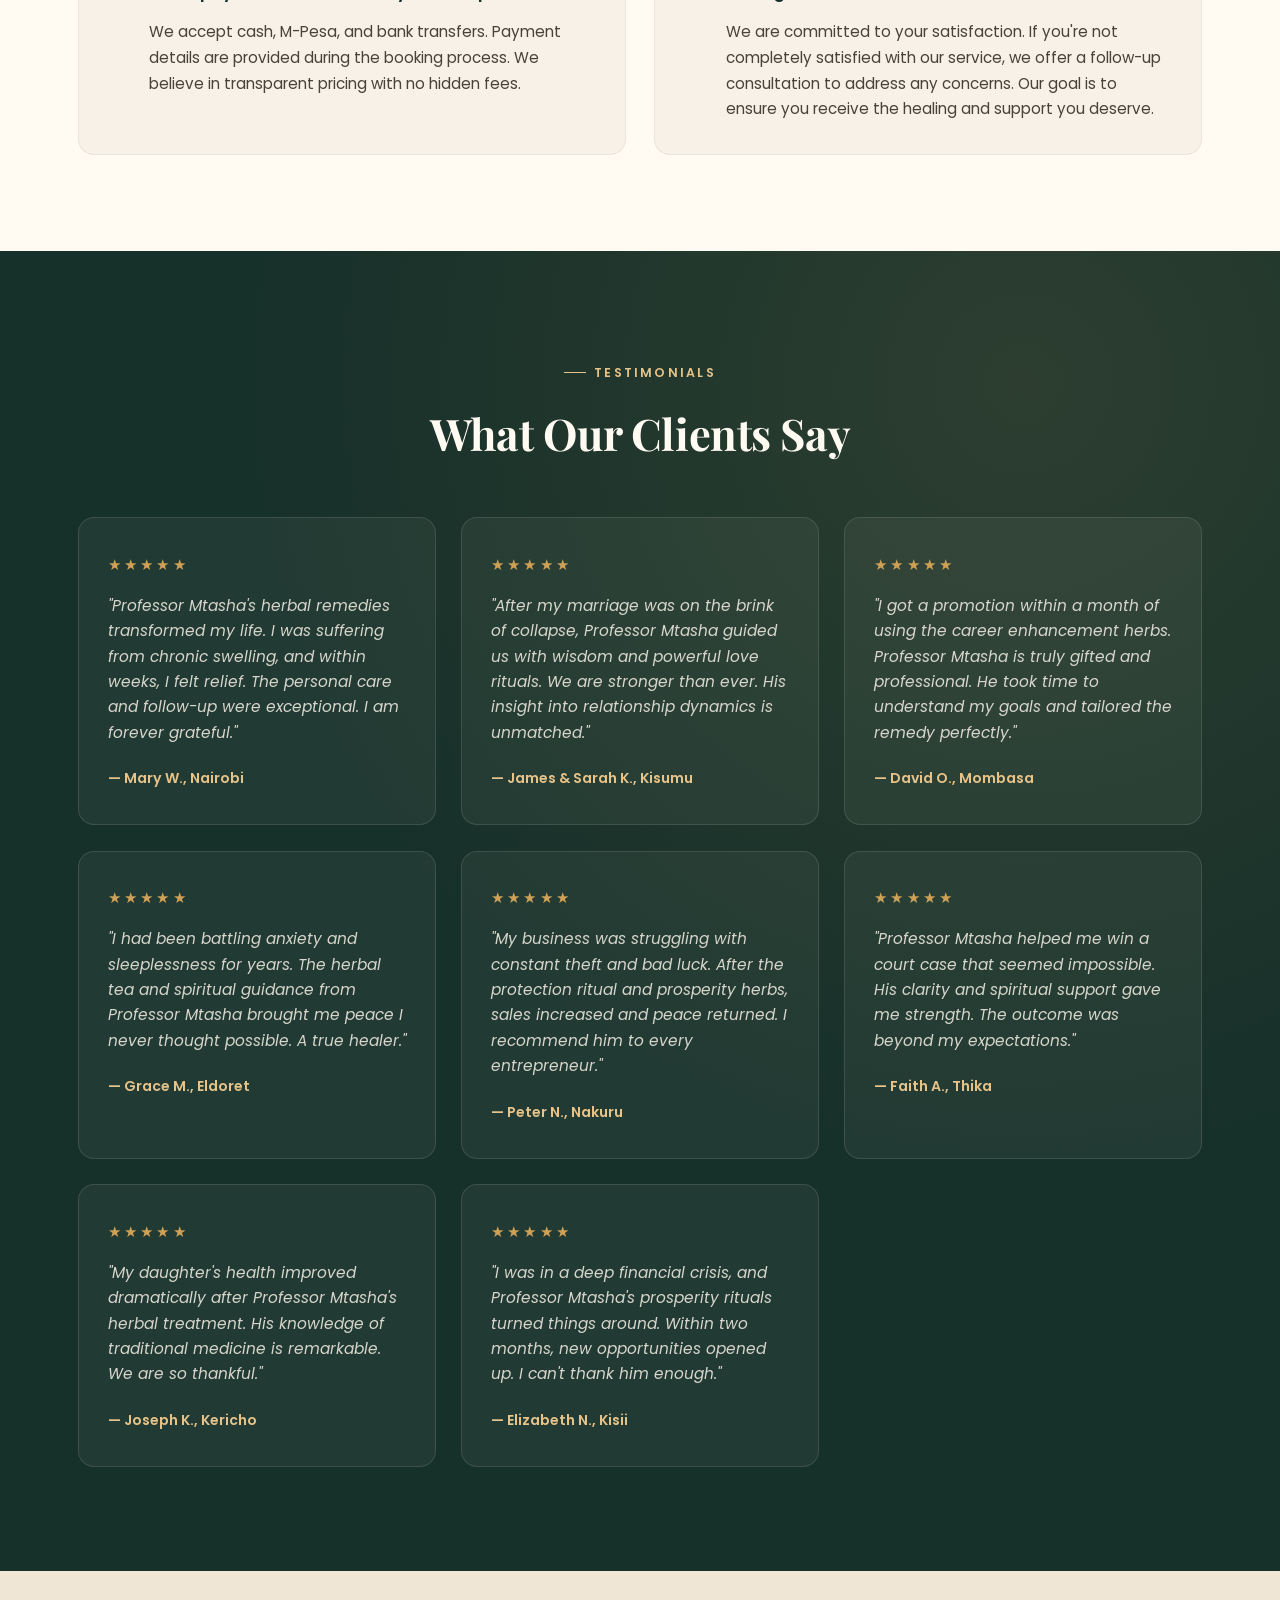
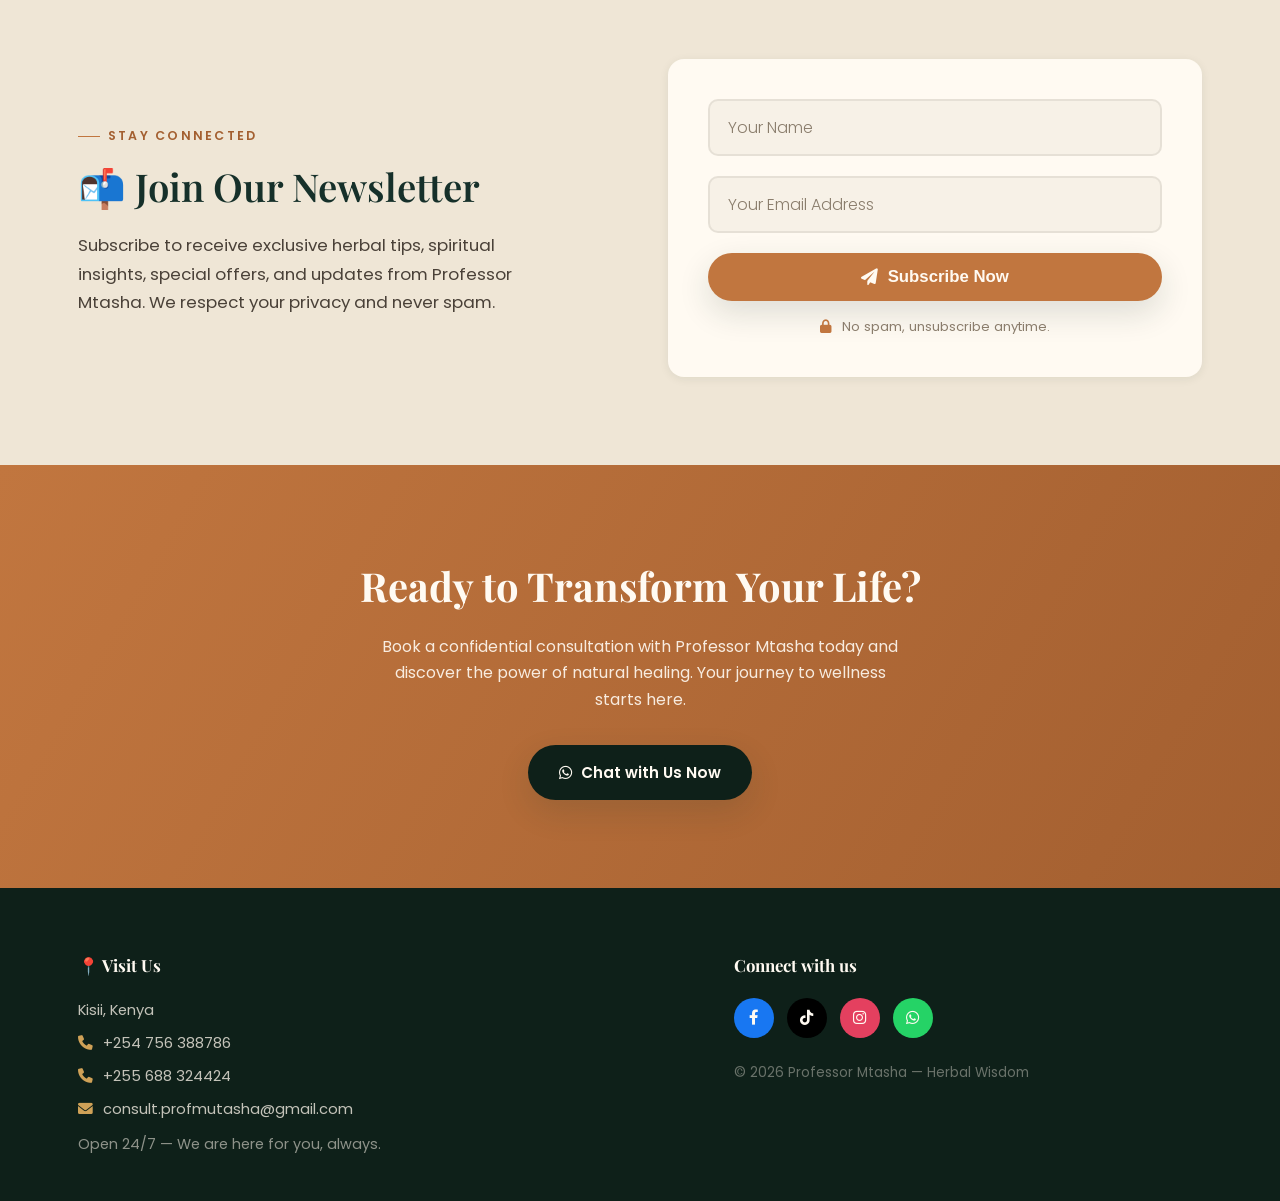
==== commit b6556ba5: "updates on testimonials" ====
--- a/index.html
+++ b/index.html
@@ -333,7 +333,6 @@
     <div class="container">
       <span class="section-tag">Testimonials</span>
       <h2 class="section-title">What Our Clients Say</h2>
-      <p class="section-subtitle">Real stories from real people who found healing, hope, and transformation through Professor Mtasha's guidance.</p>
       <div class="testimonial-grid">
         <div class="testimonial-card">
           <div class="testimonial-stars">★★★★★</div>
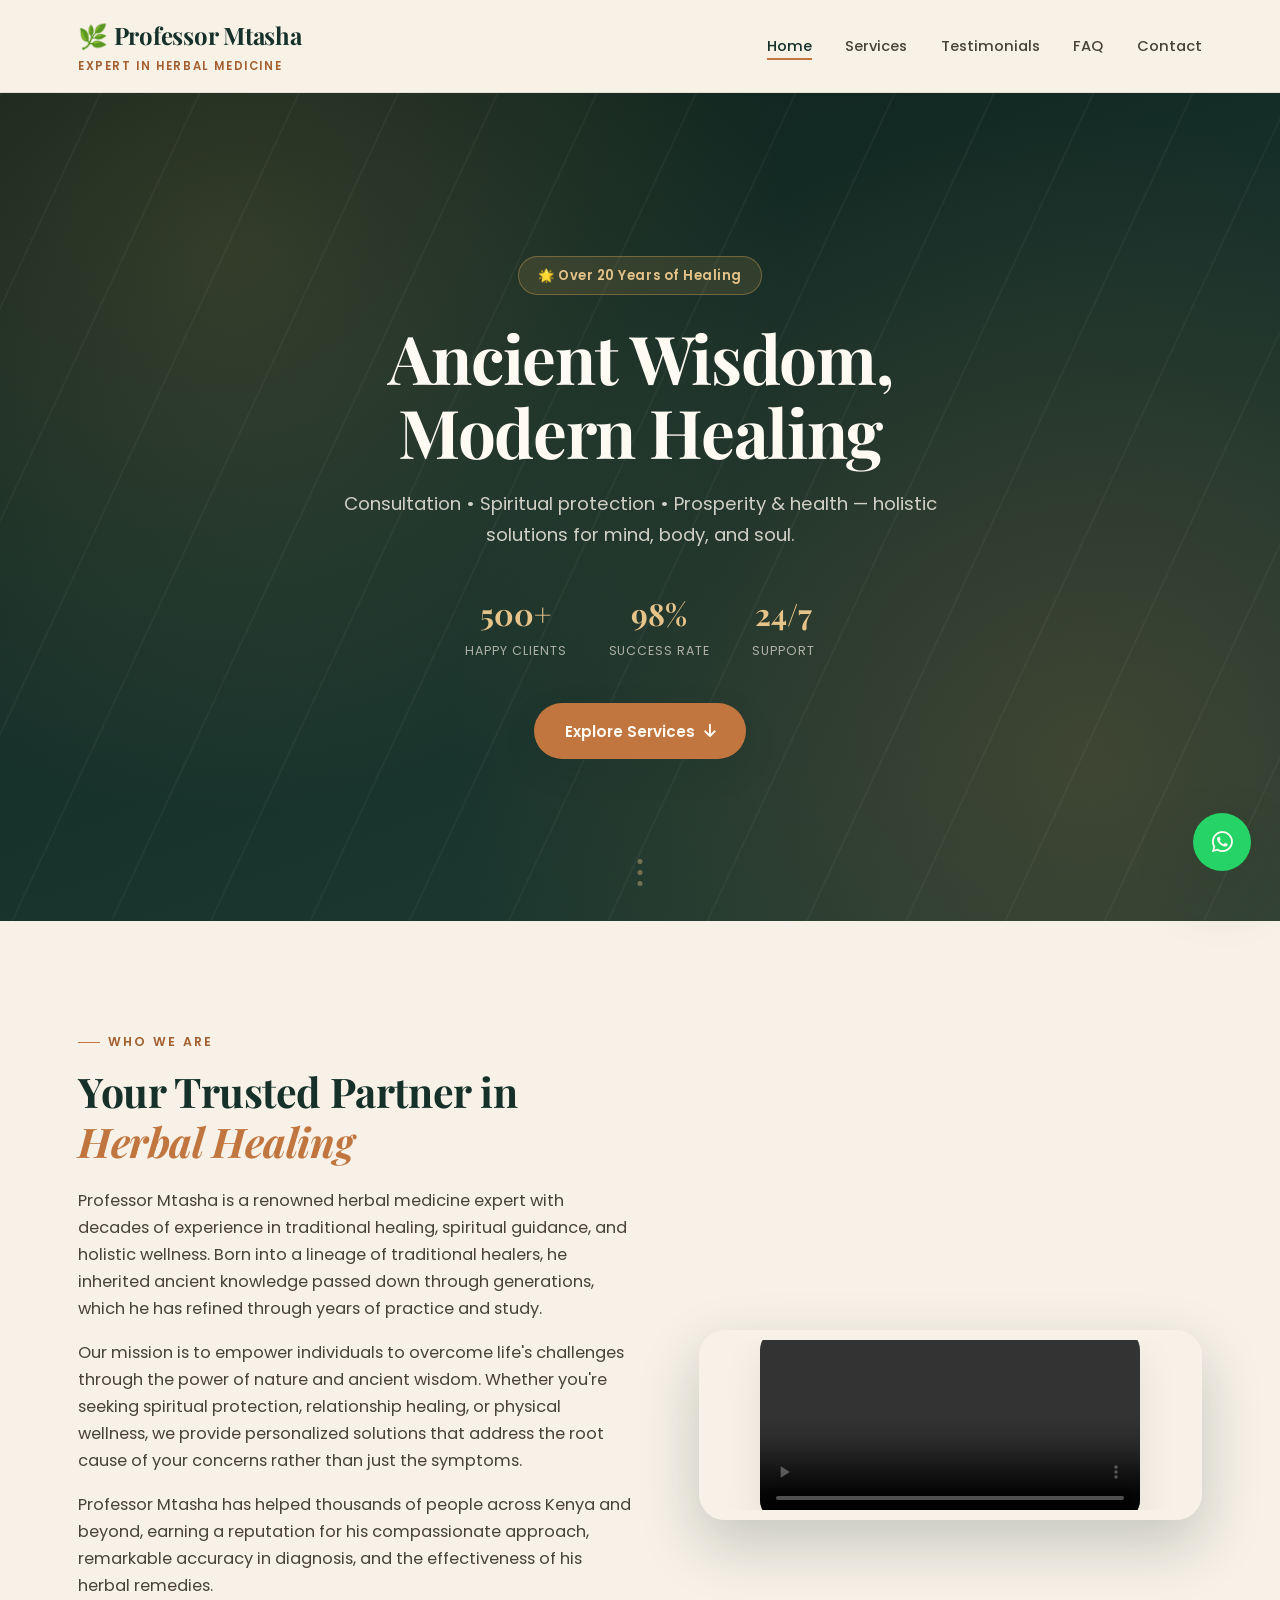
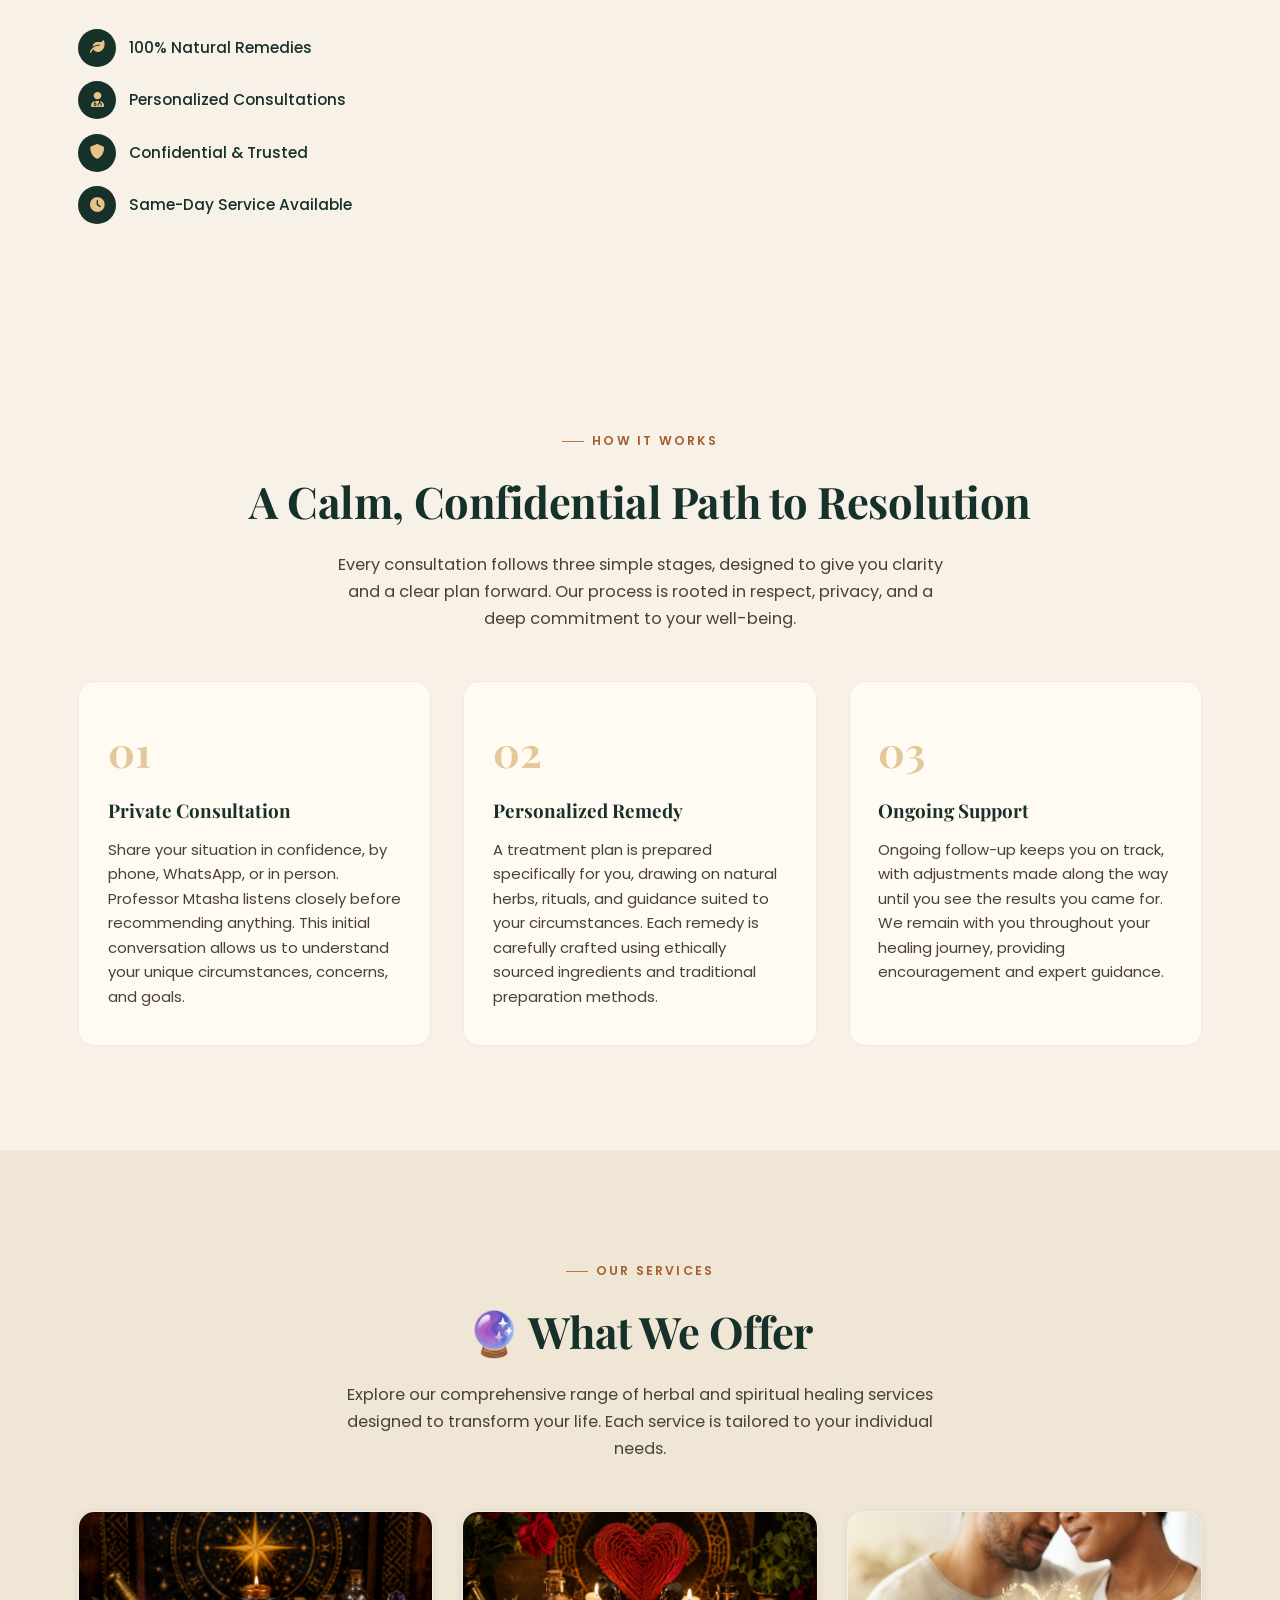
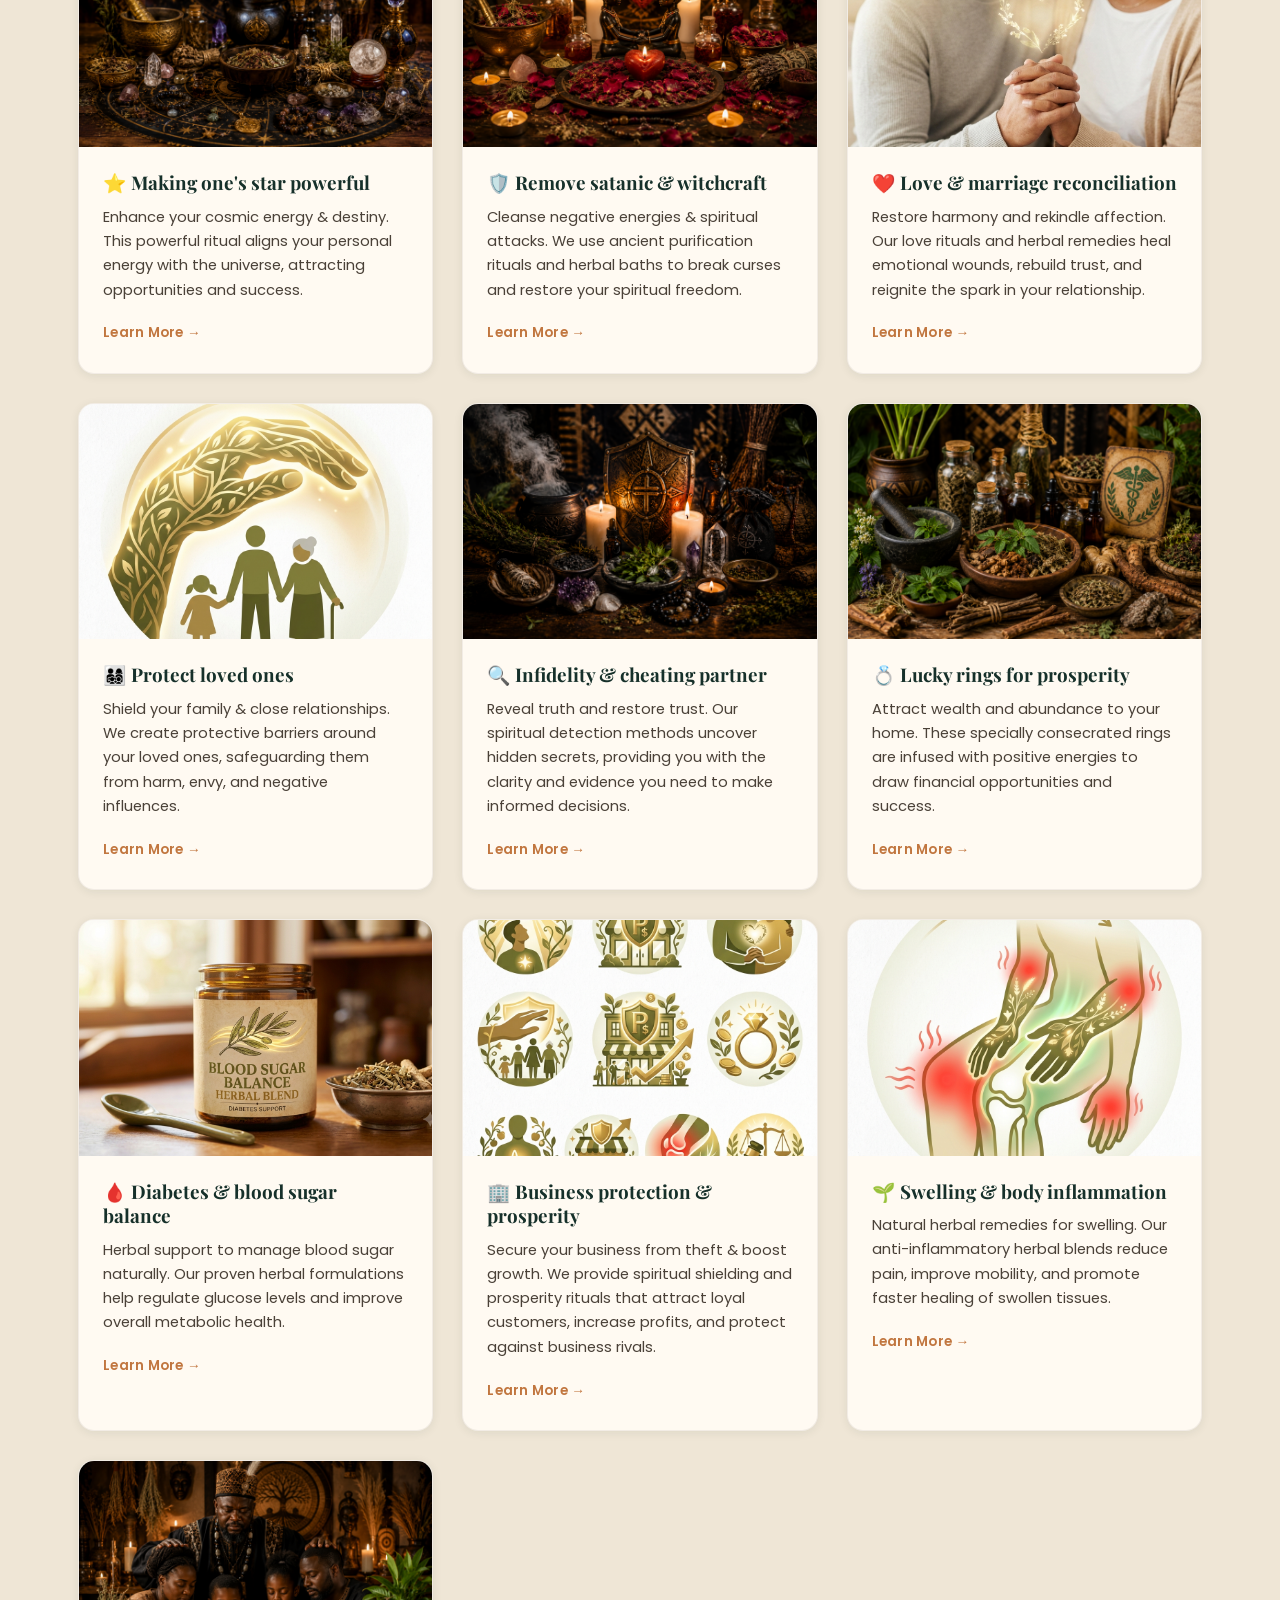
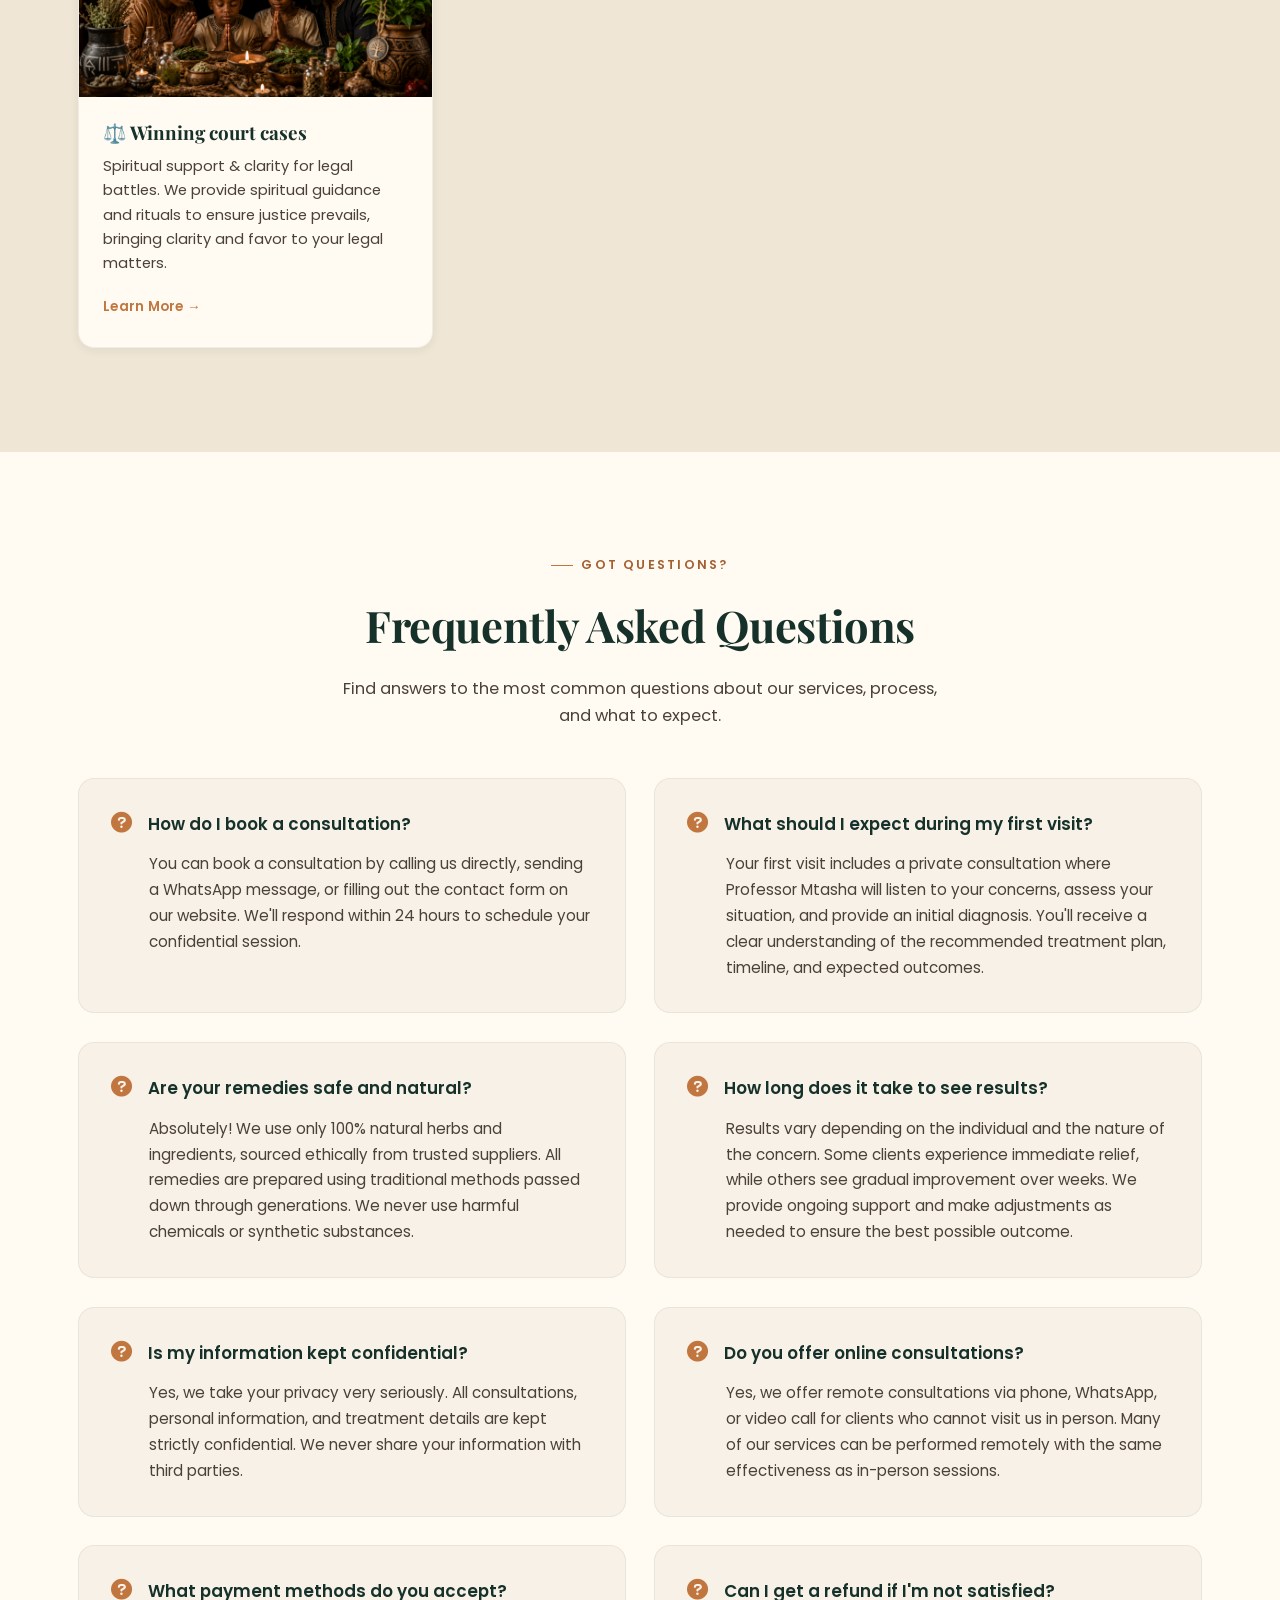
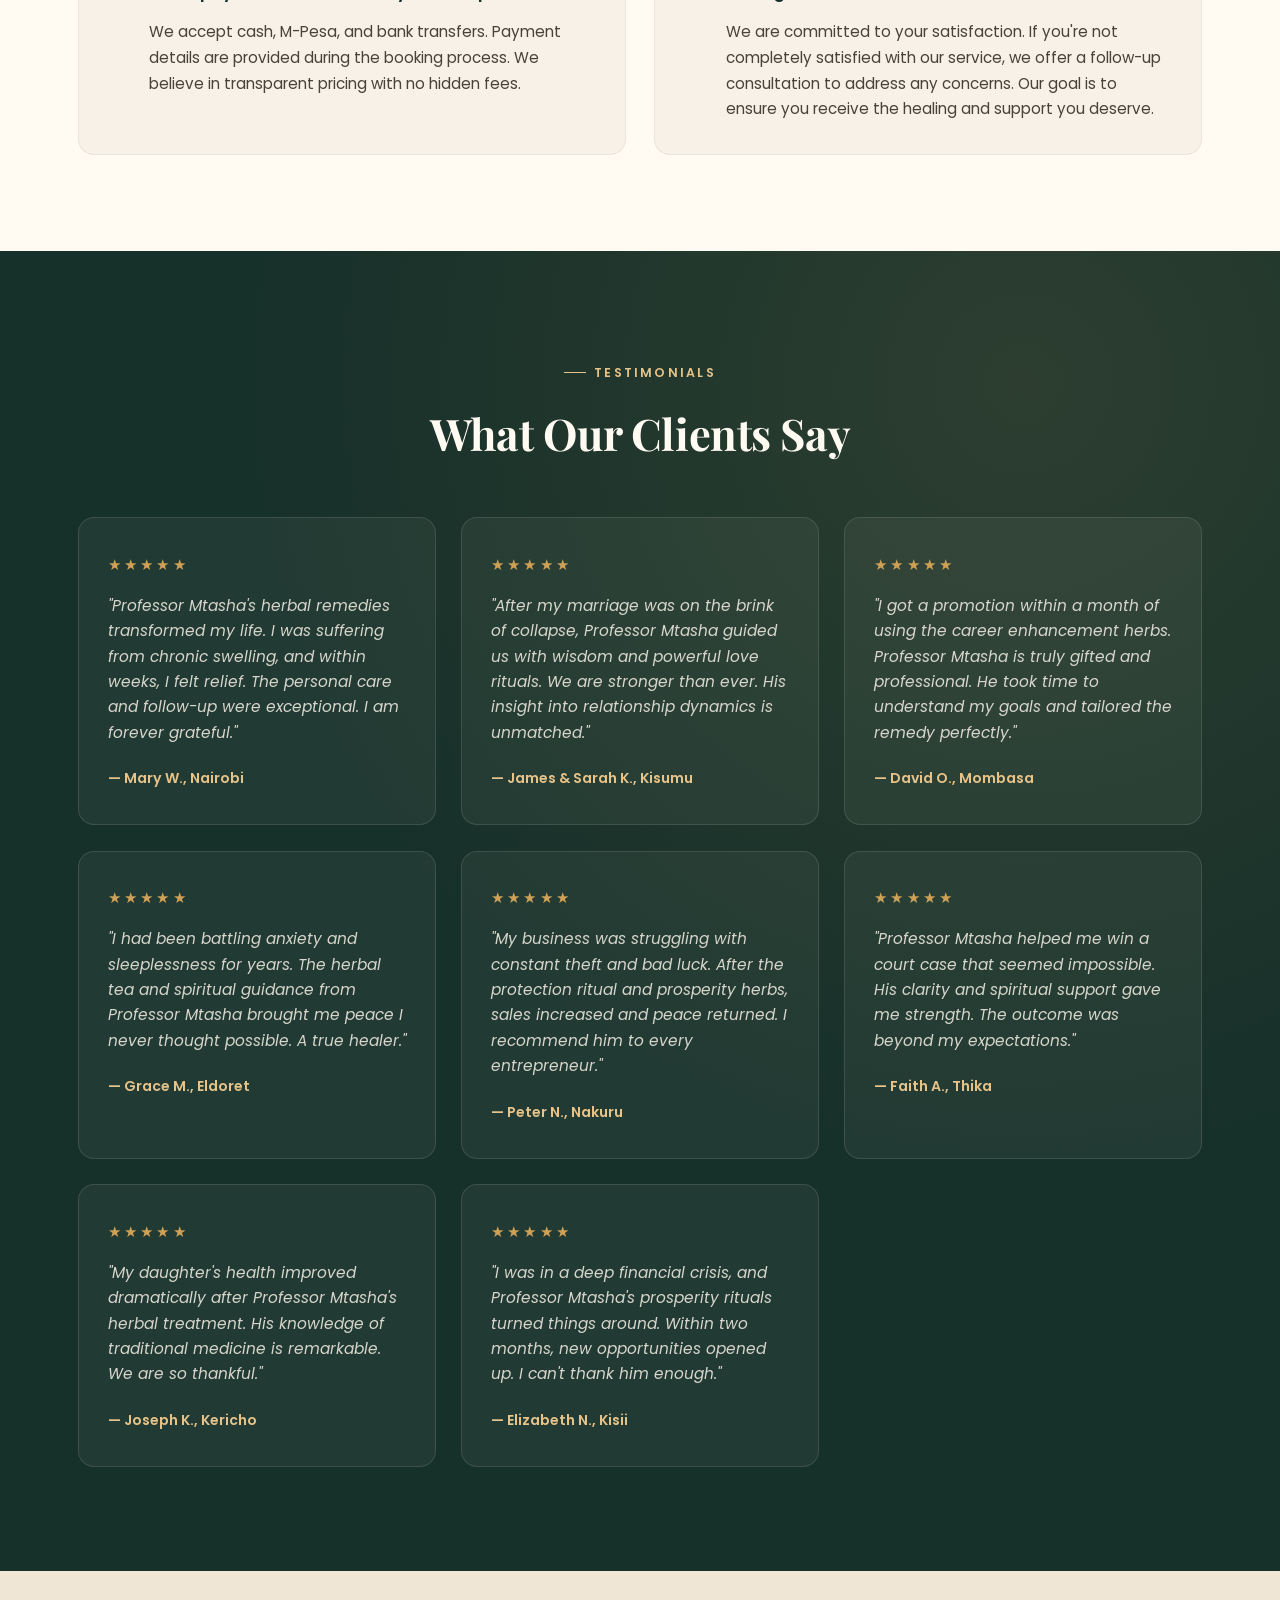
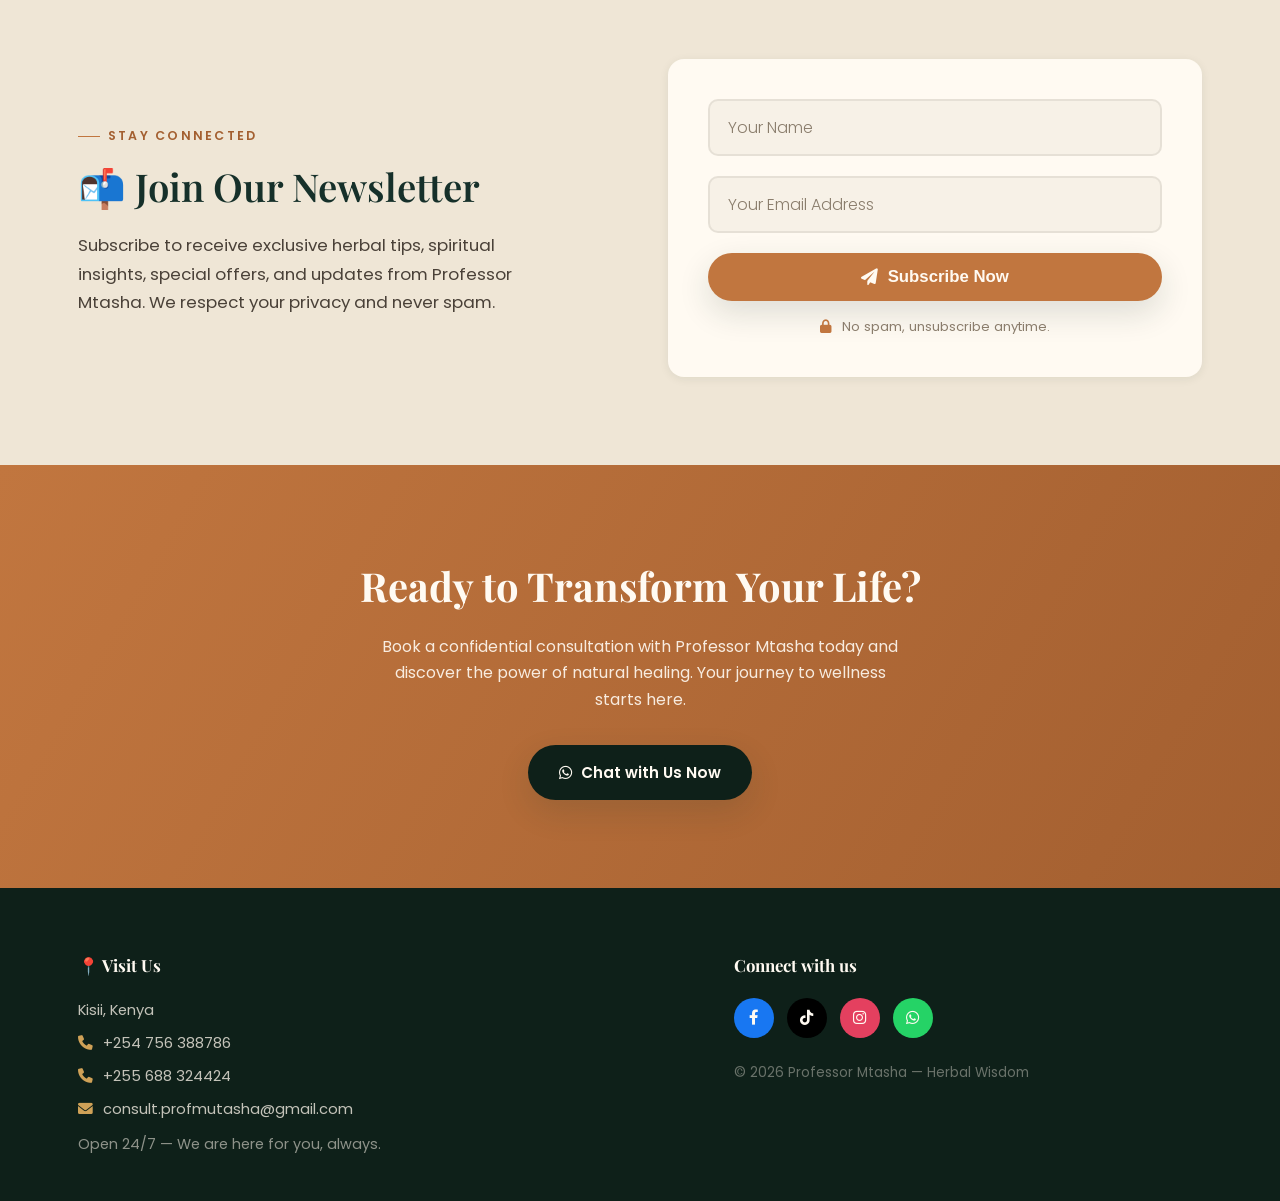
==== commit 83f5d0ac: "Social links" ====
--- a/index.html
+++ b/index.html
@@ -440,7 +440,7 @@
           <a href="https://www.tiktok.com/@professormtasha?_r=1&_t=ZS-97t2bVVX8ya" target="_blank" aria-label="TikTok" style="background:#000000;">
               <i class="fab fa-tiktok"></i>
           </a>
-          <a href="#" target="_blank" aria-label="Instagram" style="background:#e4405f;">
+          <a href="https://www.instagram.com/professormutasha?igsh=MXZvN3o3dTBmeThsdw==" target="_blank" aria-label="Instagram" style="background:#e4405f;">
               <i class="fab fa-instagram"></i>
           </a>
           <a href="https://wa.me/254756388786"
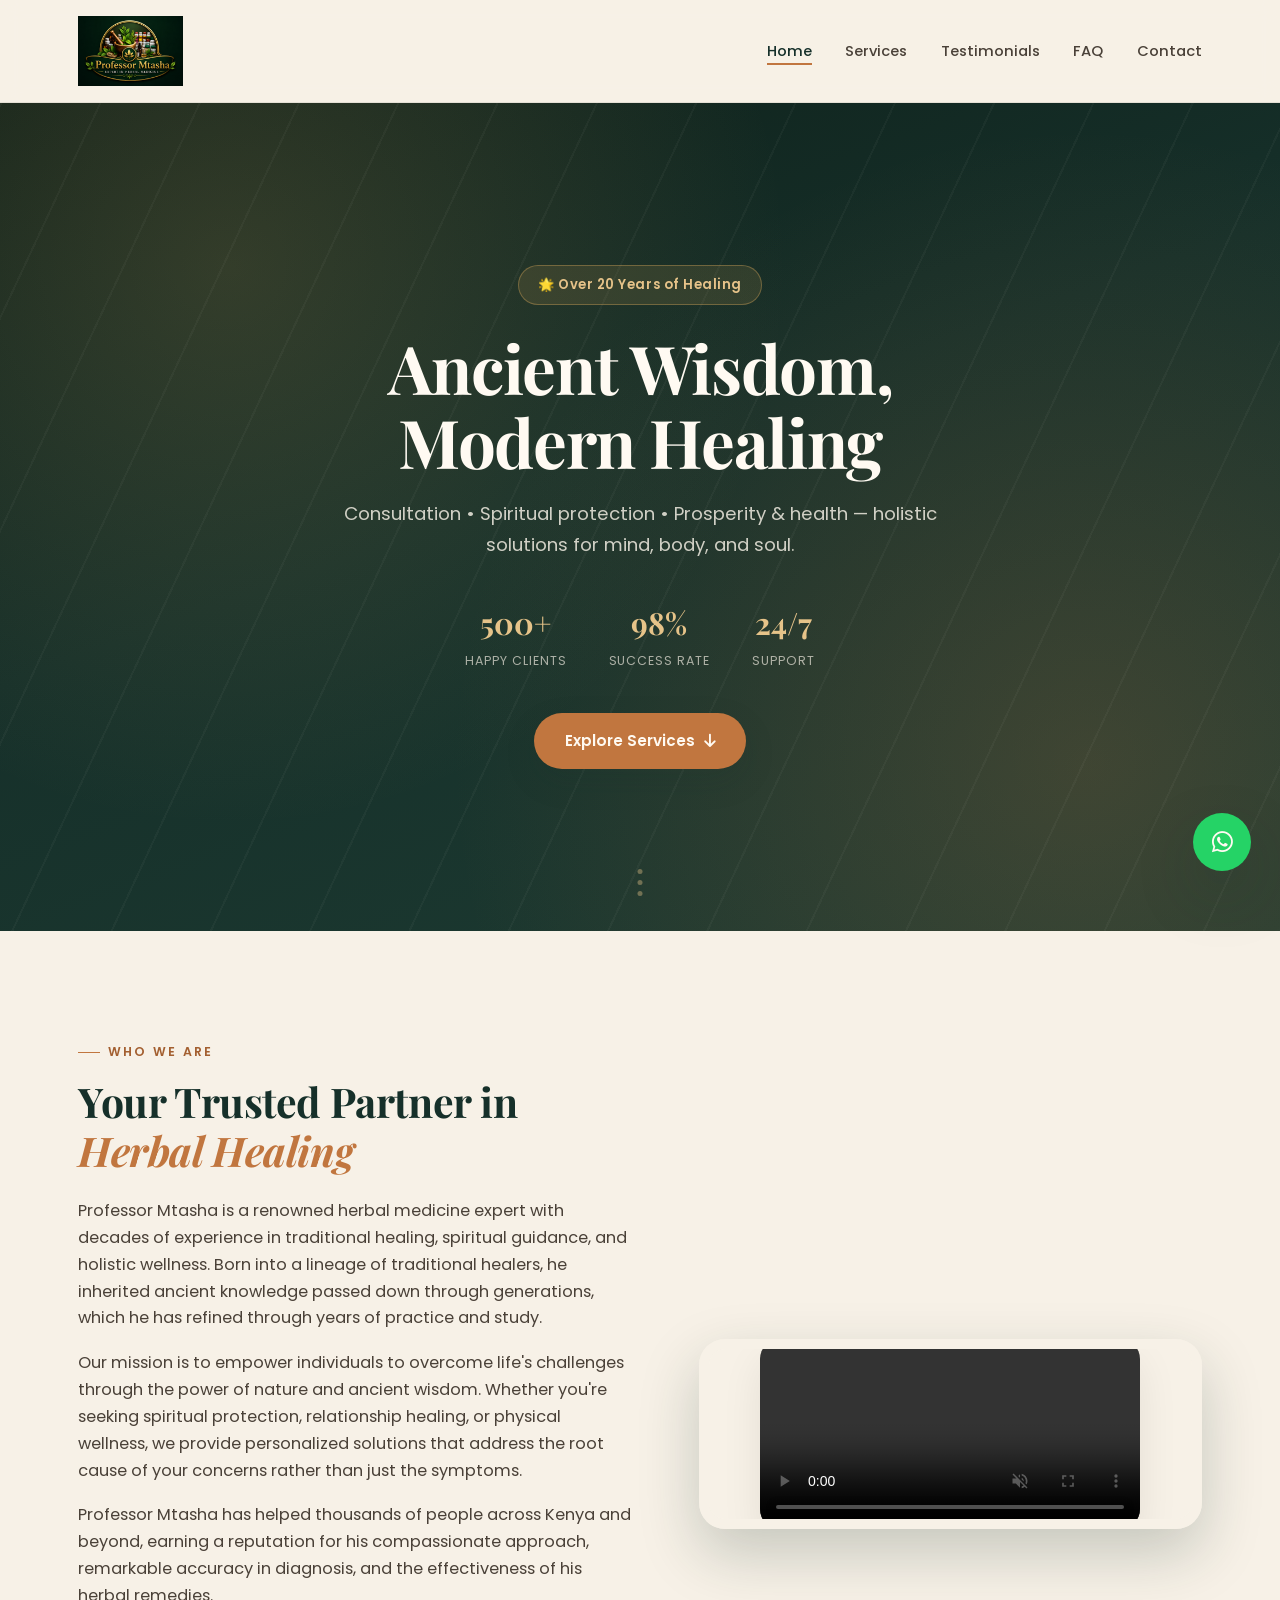
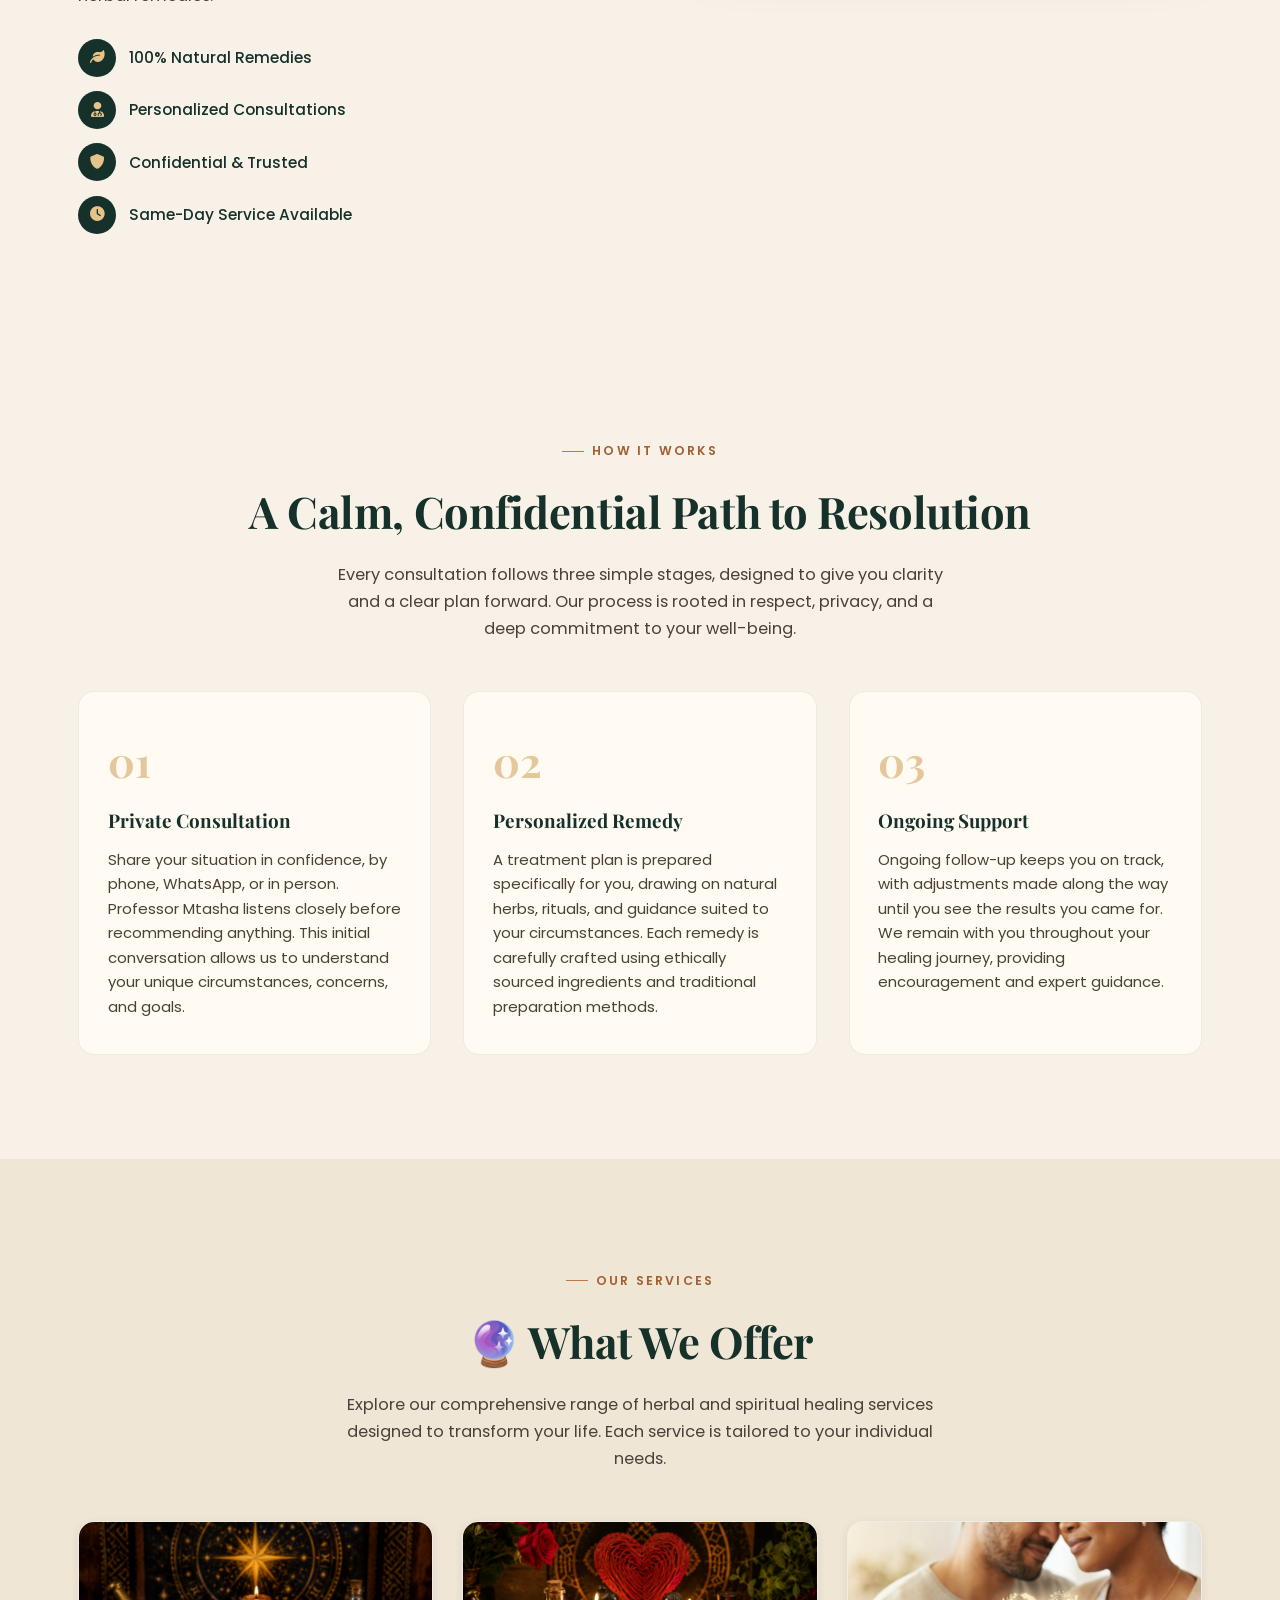
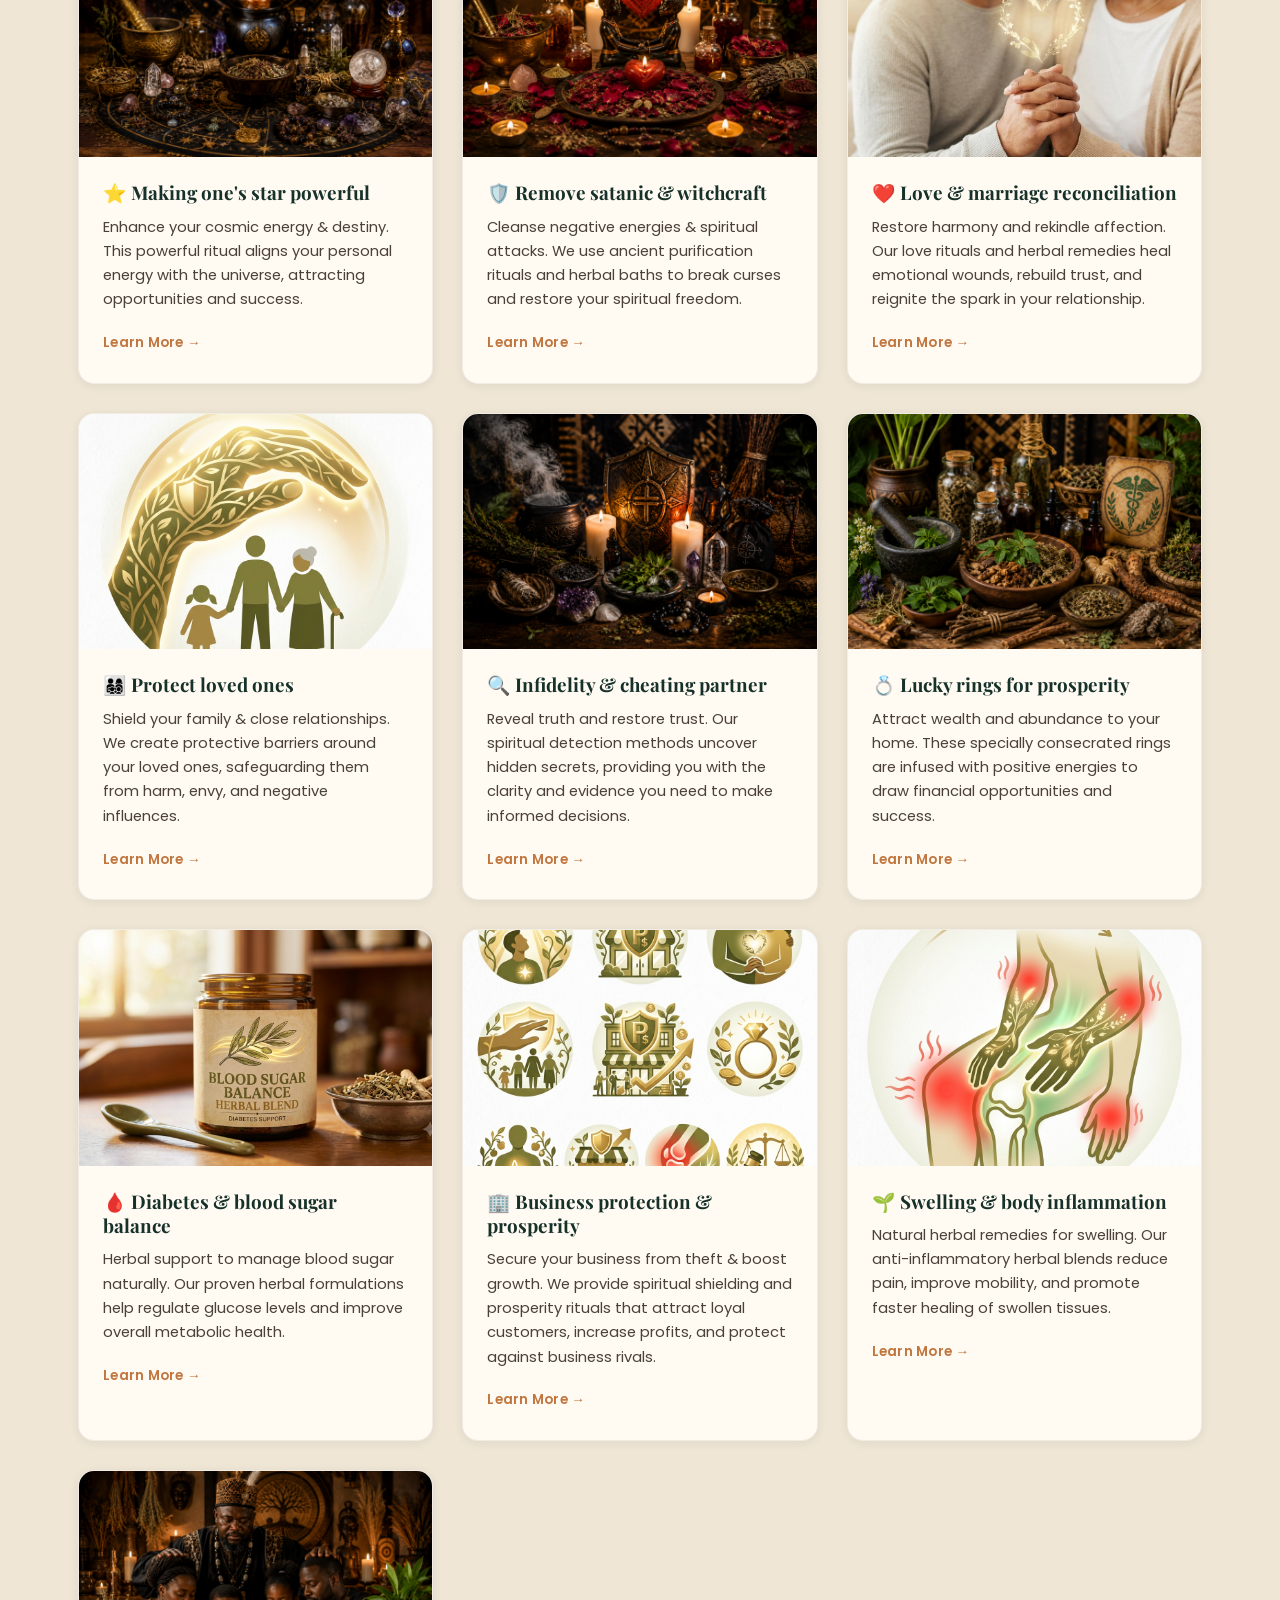
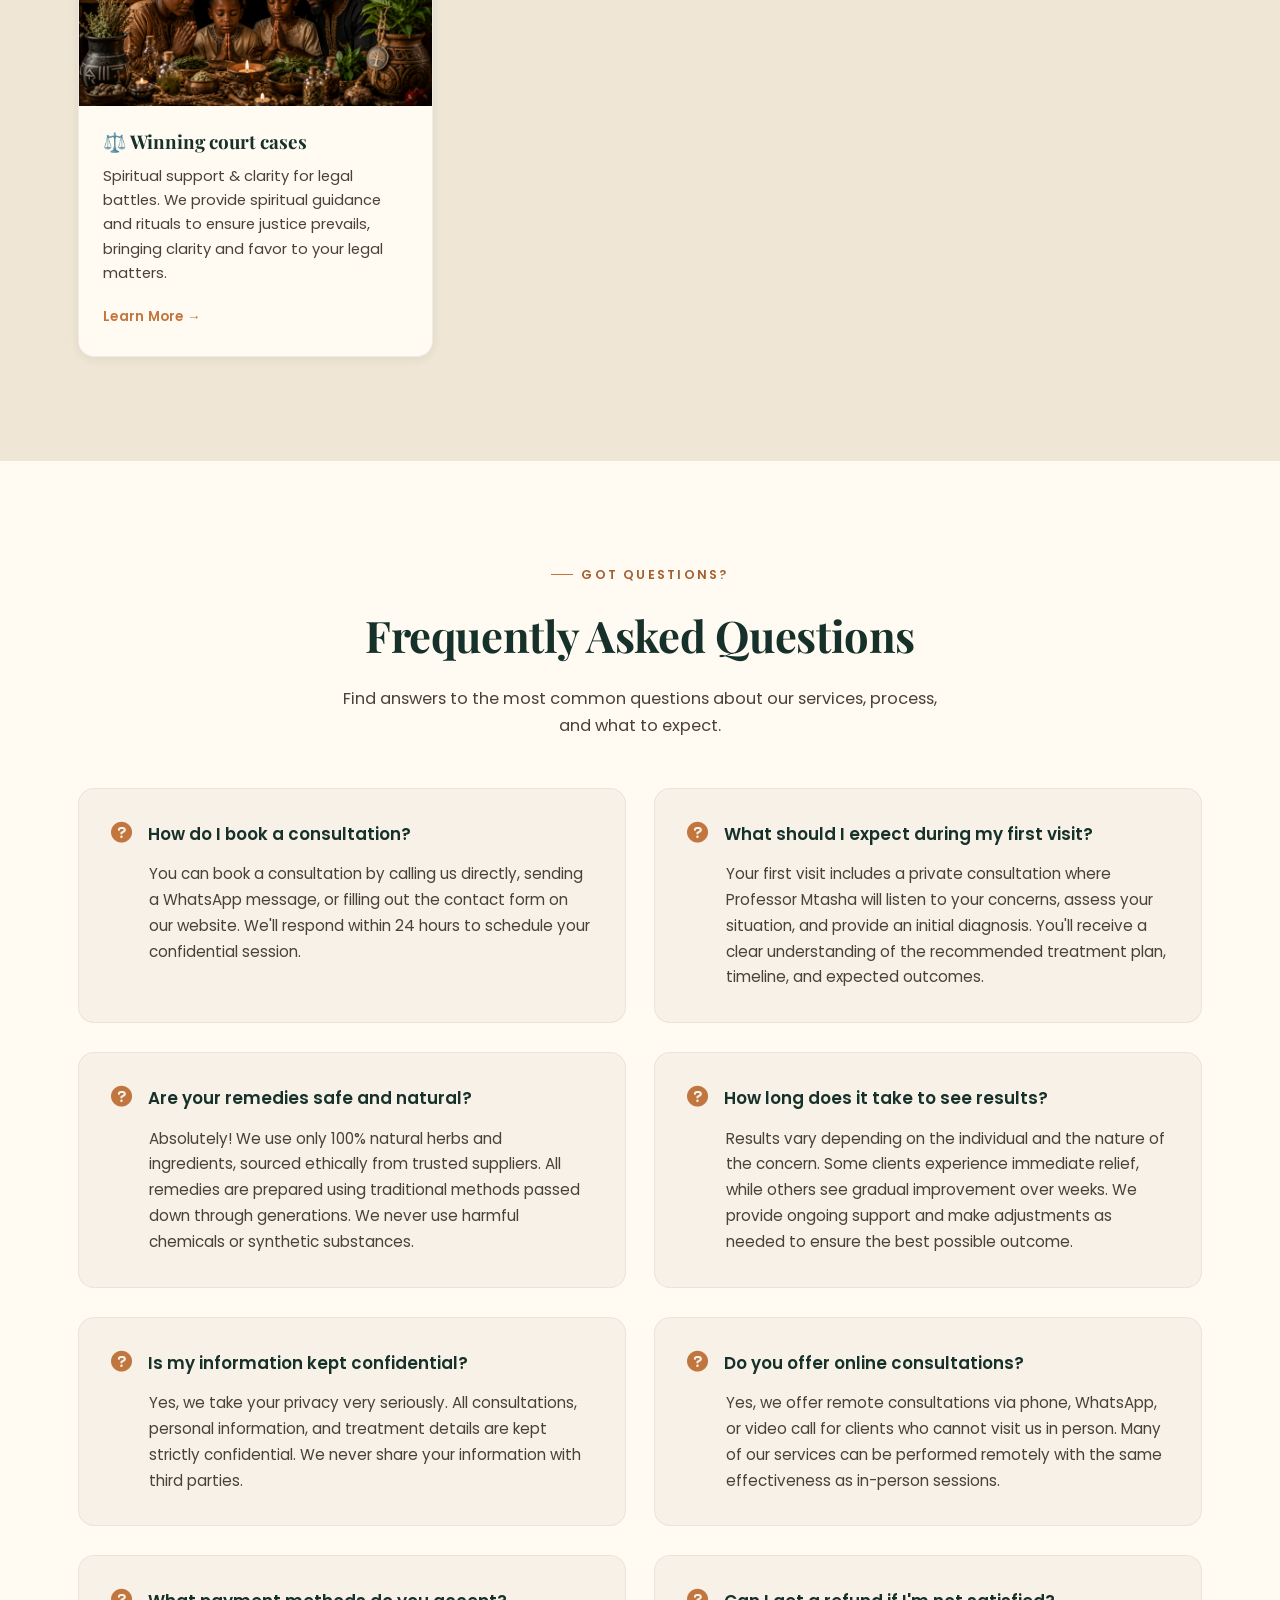
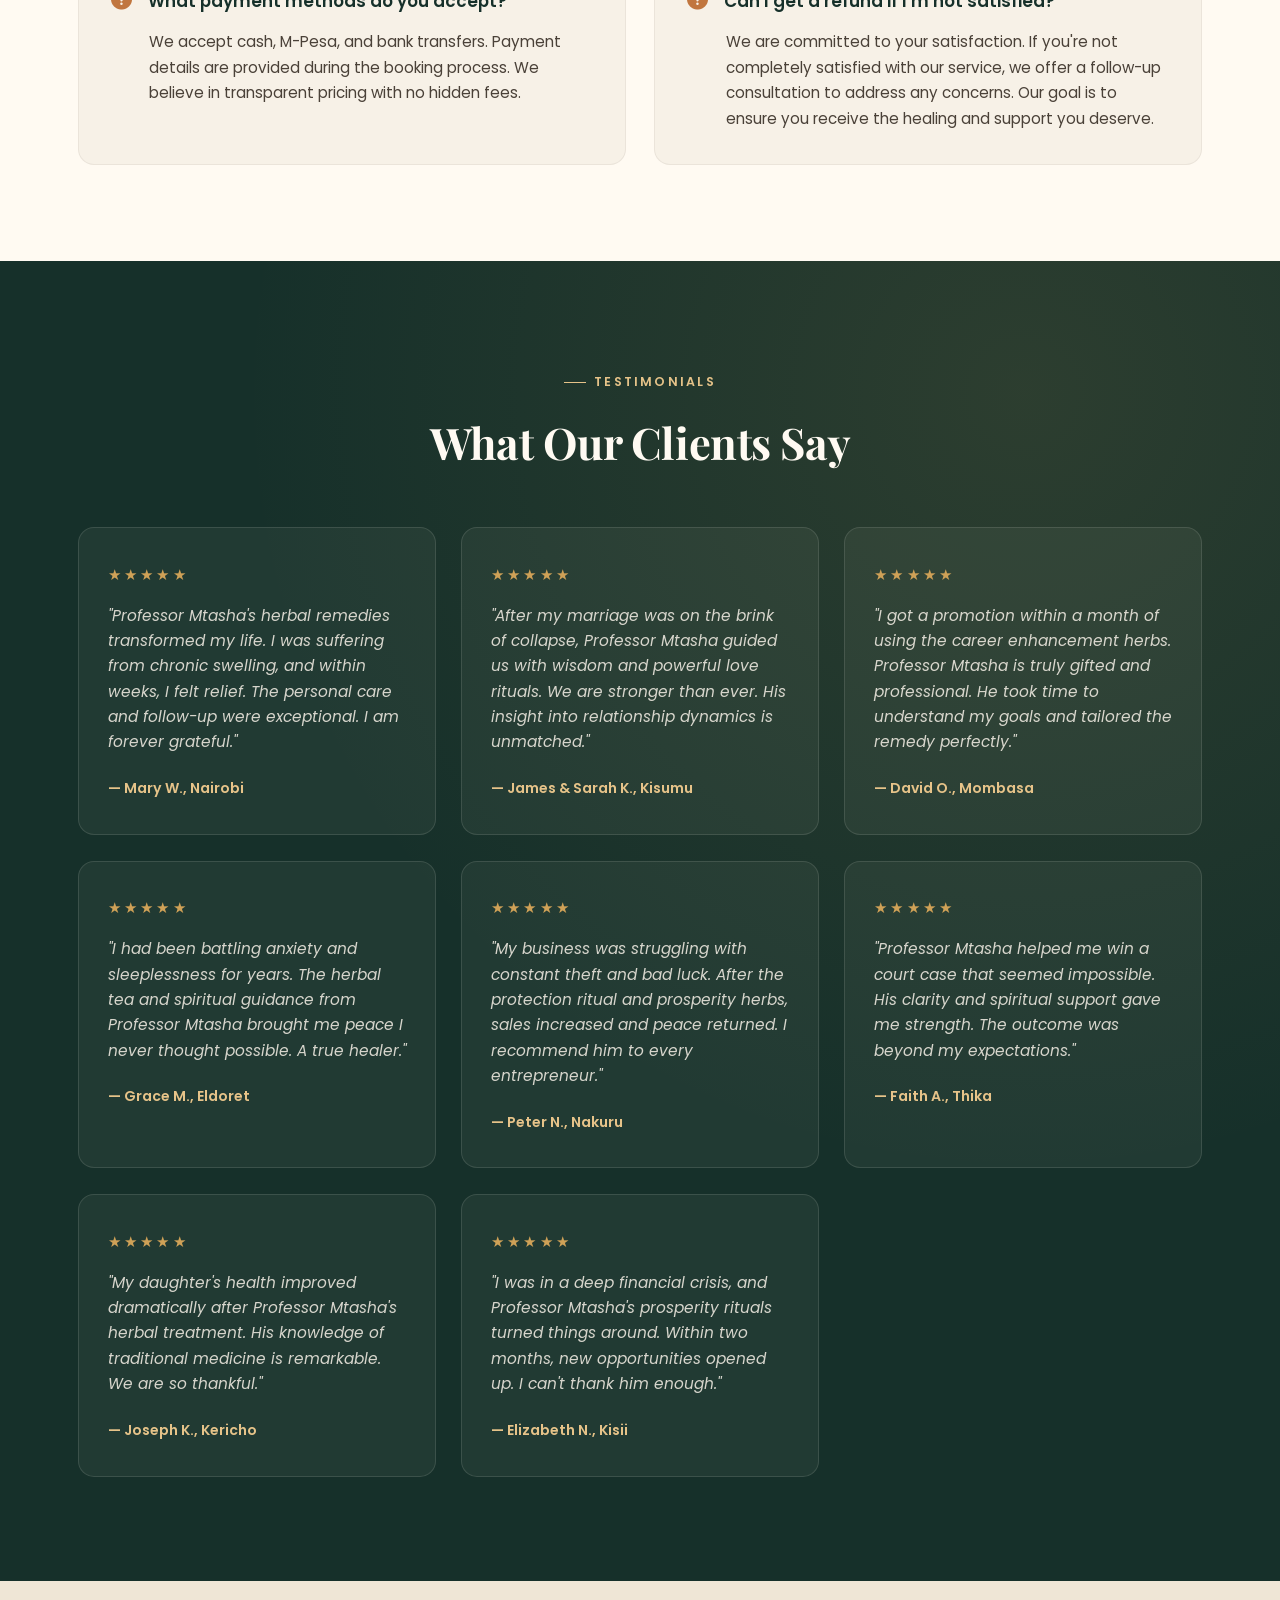
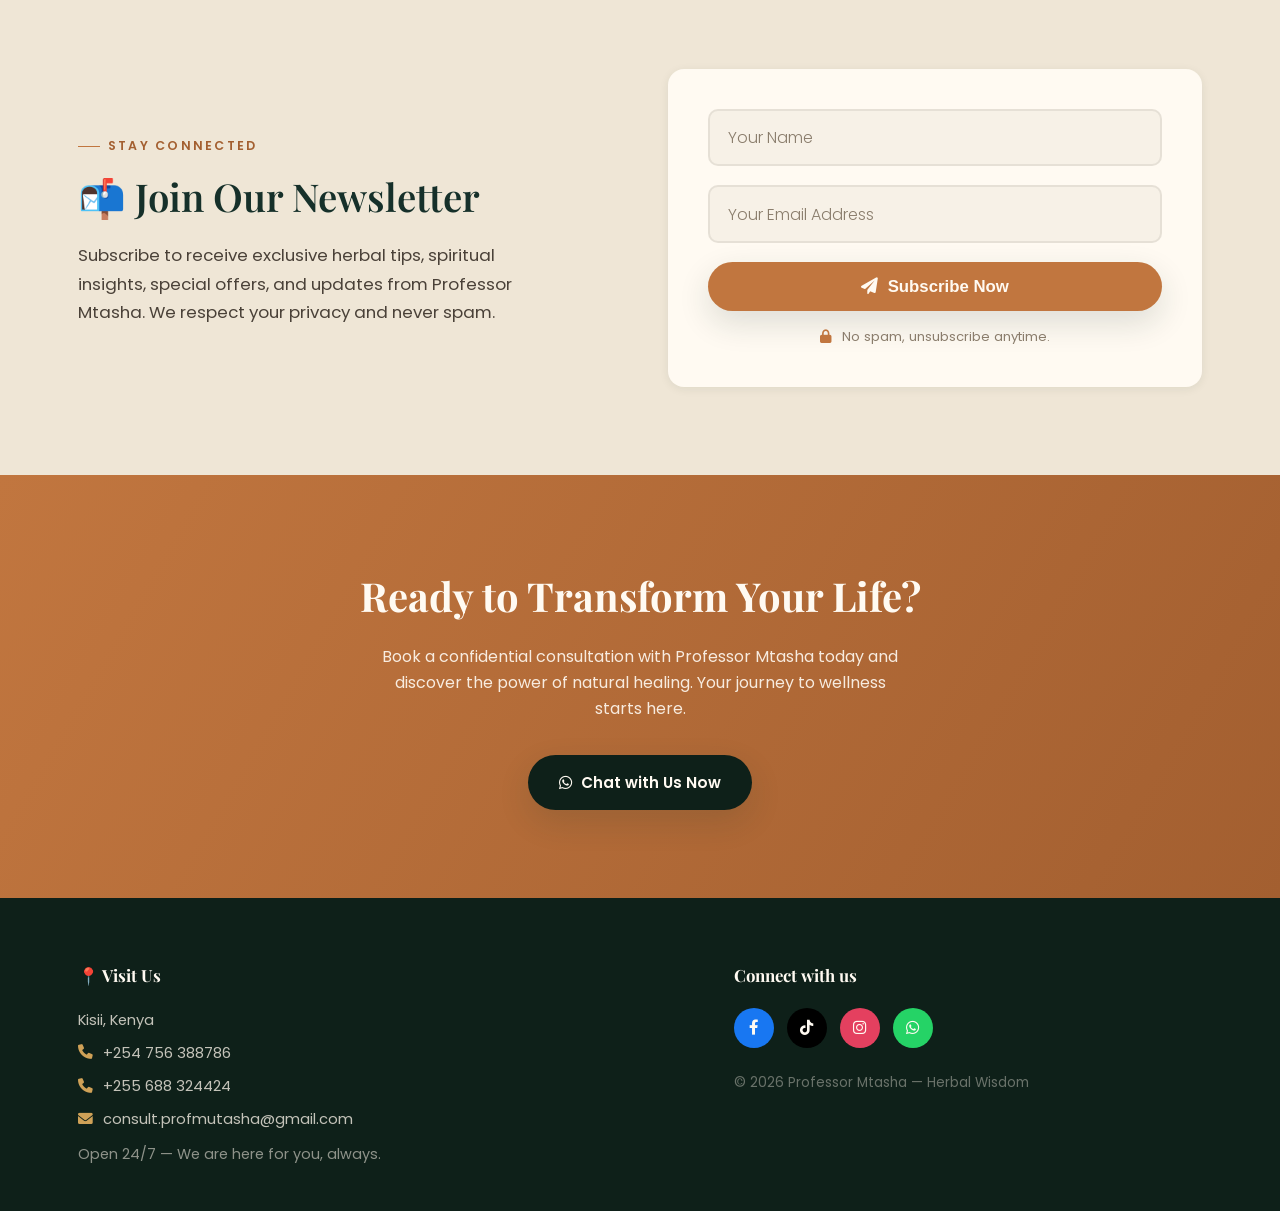
==== commit 359e2a2e: "logo" ====
--- a/index.html
+++ b/index.html
@@ -18,9 +18,10 @@
   <header class="site-header">
     <div class="container header-container">
       <div class="logo-title">
-        <h1>🌿 Professor Mtasha</h1>
-        <span class="subhead">Expert in Herbal Medicine</span>
-      </div>
+      <a href="../index.html" class="logo-link">
+        <img src="images/logo.png" alt="Professor Mtasha Logo" class="site-logo">
+      </a>
+    </div>
       <nav class="main-nav">
         <ul>
           <li><a href="index.html" class="active">Home</a></li>
--- a/style.css
+++ b/style.css
@@ -1121,4 +1121,28 @@
   .sidebar-card { padding: 1.2rem; }
   .whatsapp-float { width: 50px; height: 50px; font-size: 1.3rem; bottom: 1.2rem; right: 1.2rem; }
   .whatsapp-float .tooltip { display: none; }
+}
+
+
+.logo-title{
+    display:flex;
+    align-items:center;
+}
+
+.logo-link{
+    display:flex;
+    align-items:center;
+    text-decoration:none;
+}
+
+.site-logo{
+    height:70px;
+    width:auto;
+    display:block;
+    object-fit:contain;
+    transition:transform .3s ease;
+}
+
+.site-logo:hover{
+    transform:scale(1.05);
 }
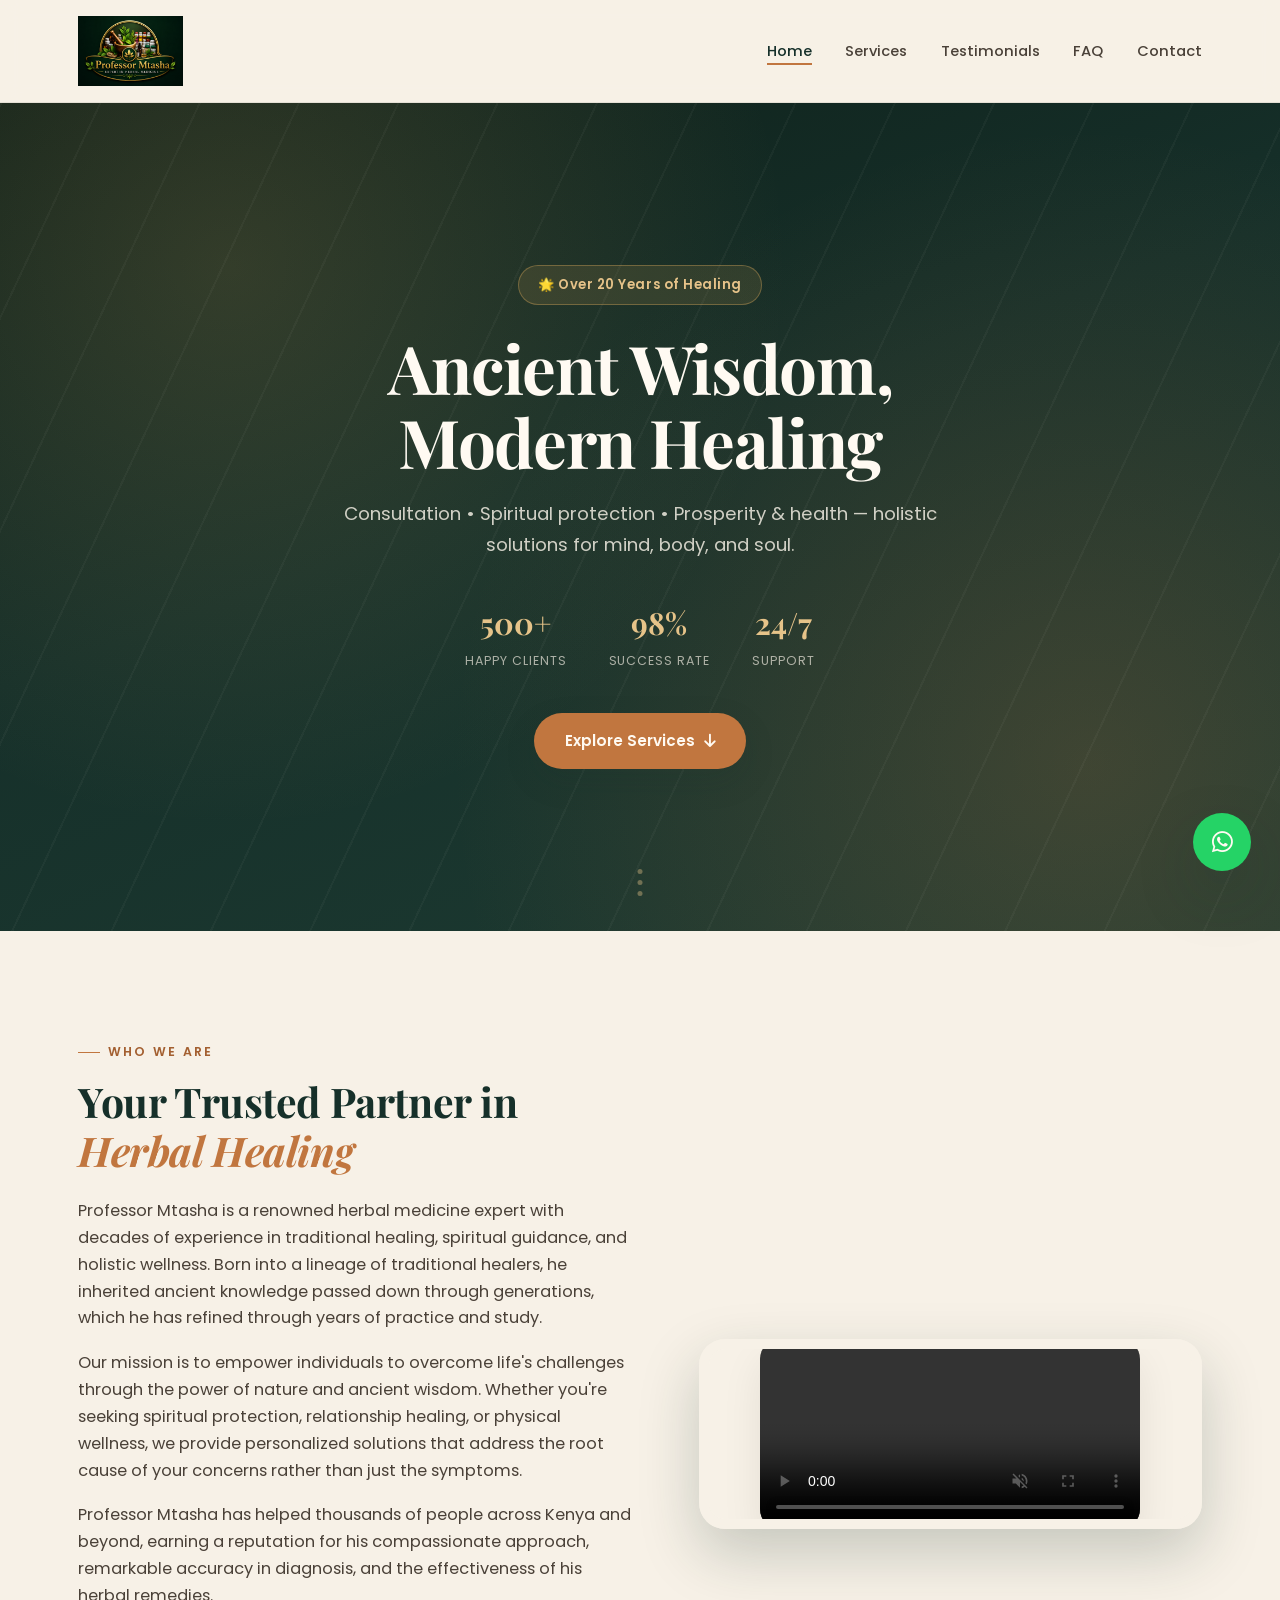
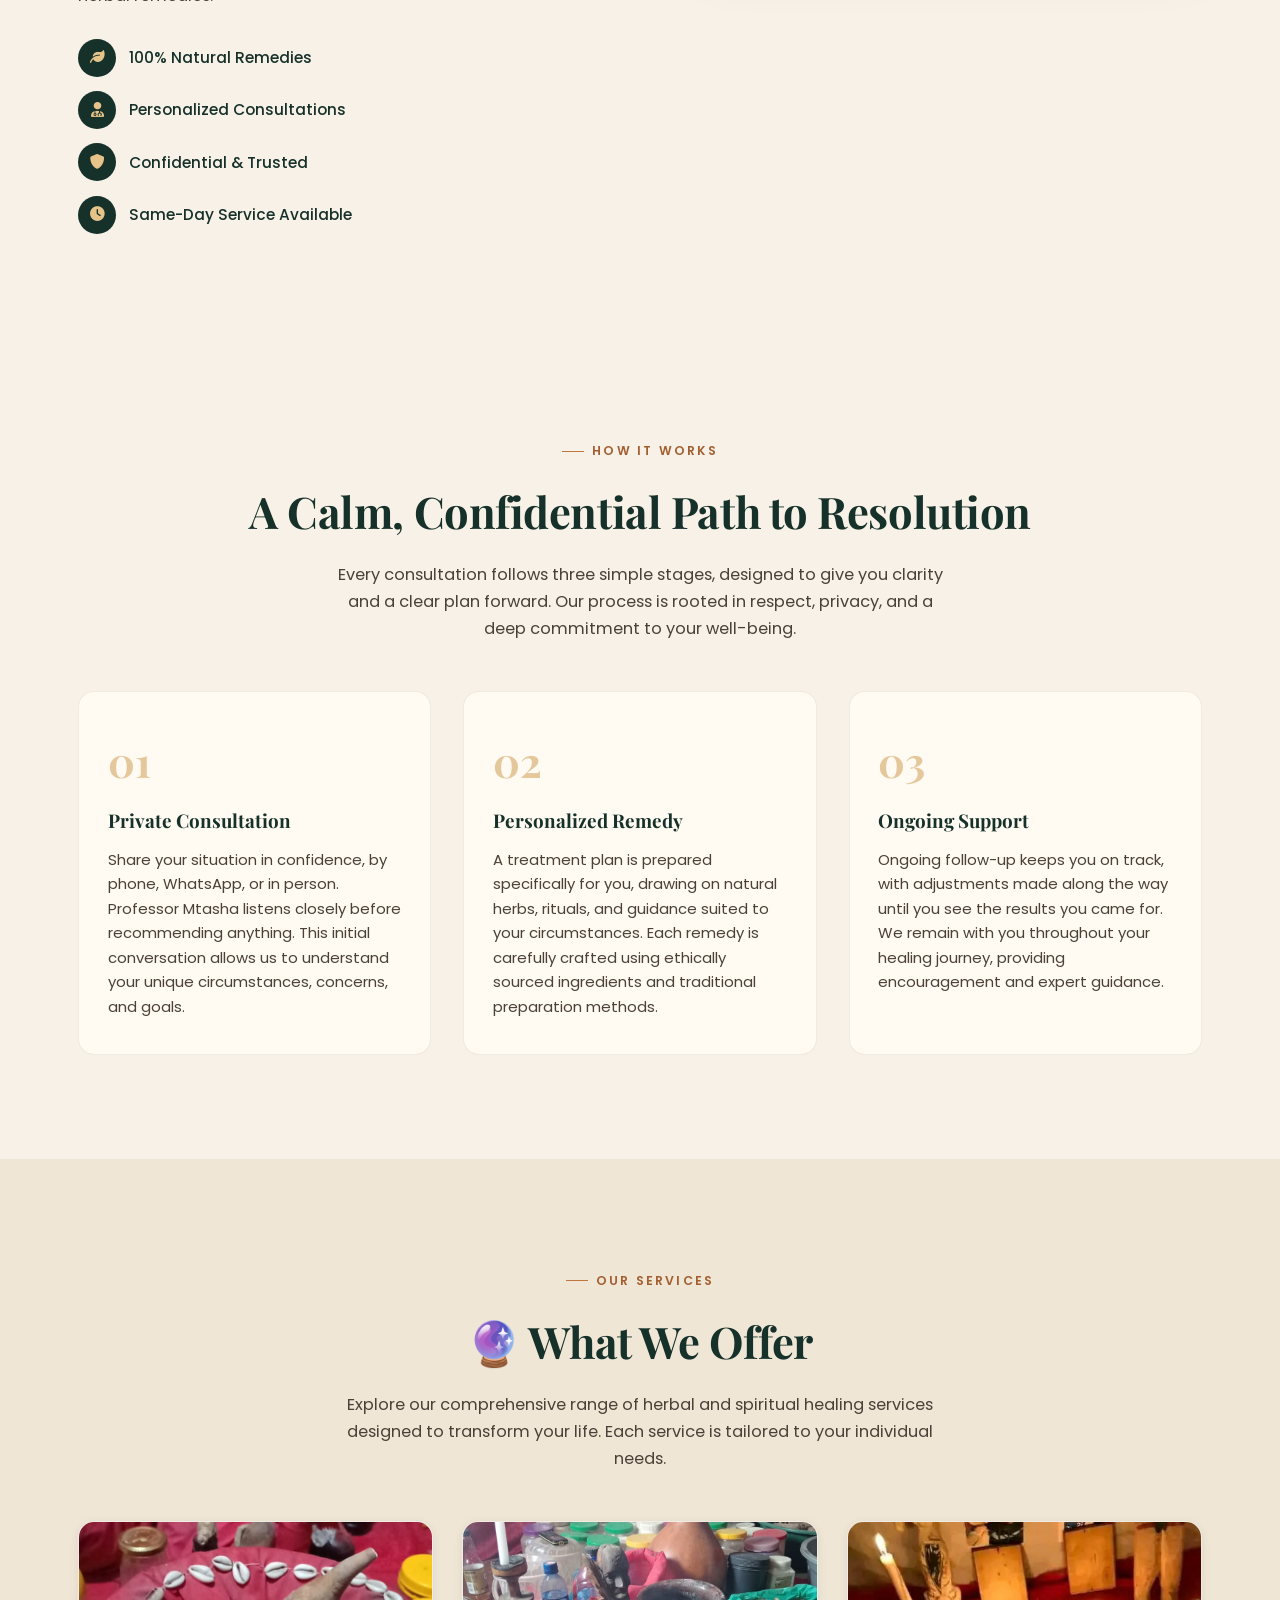
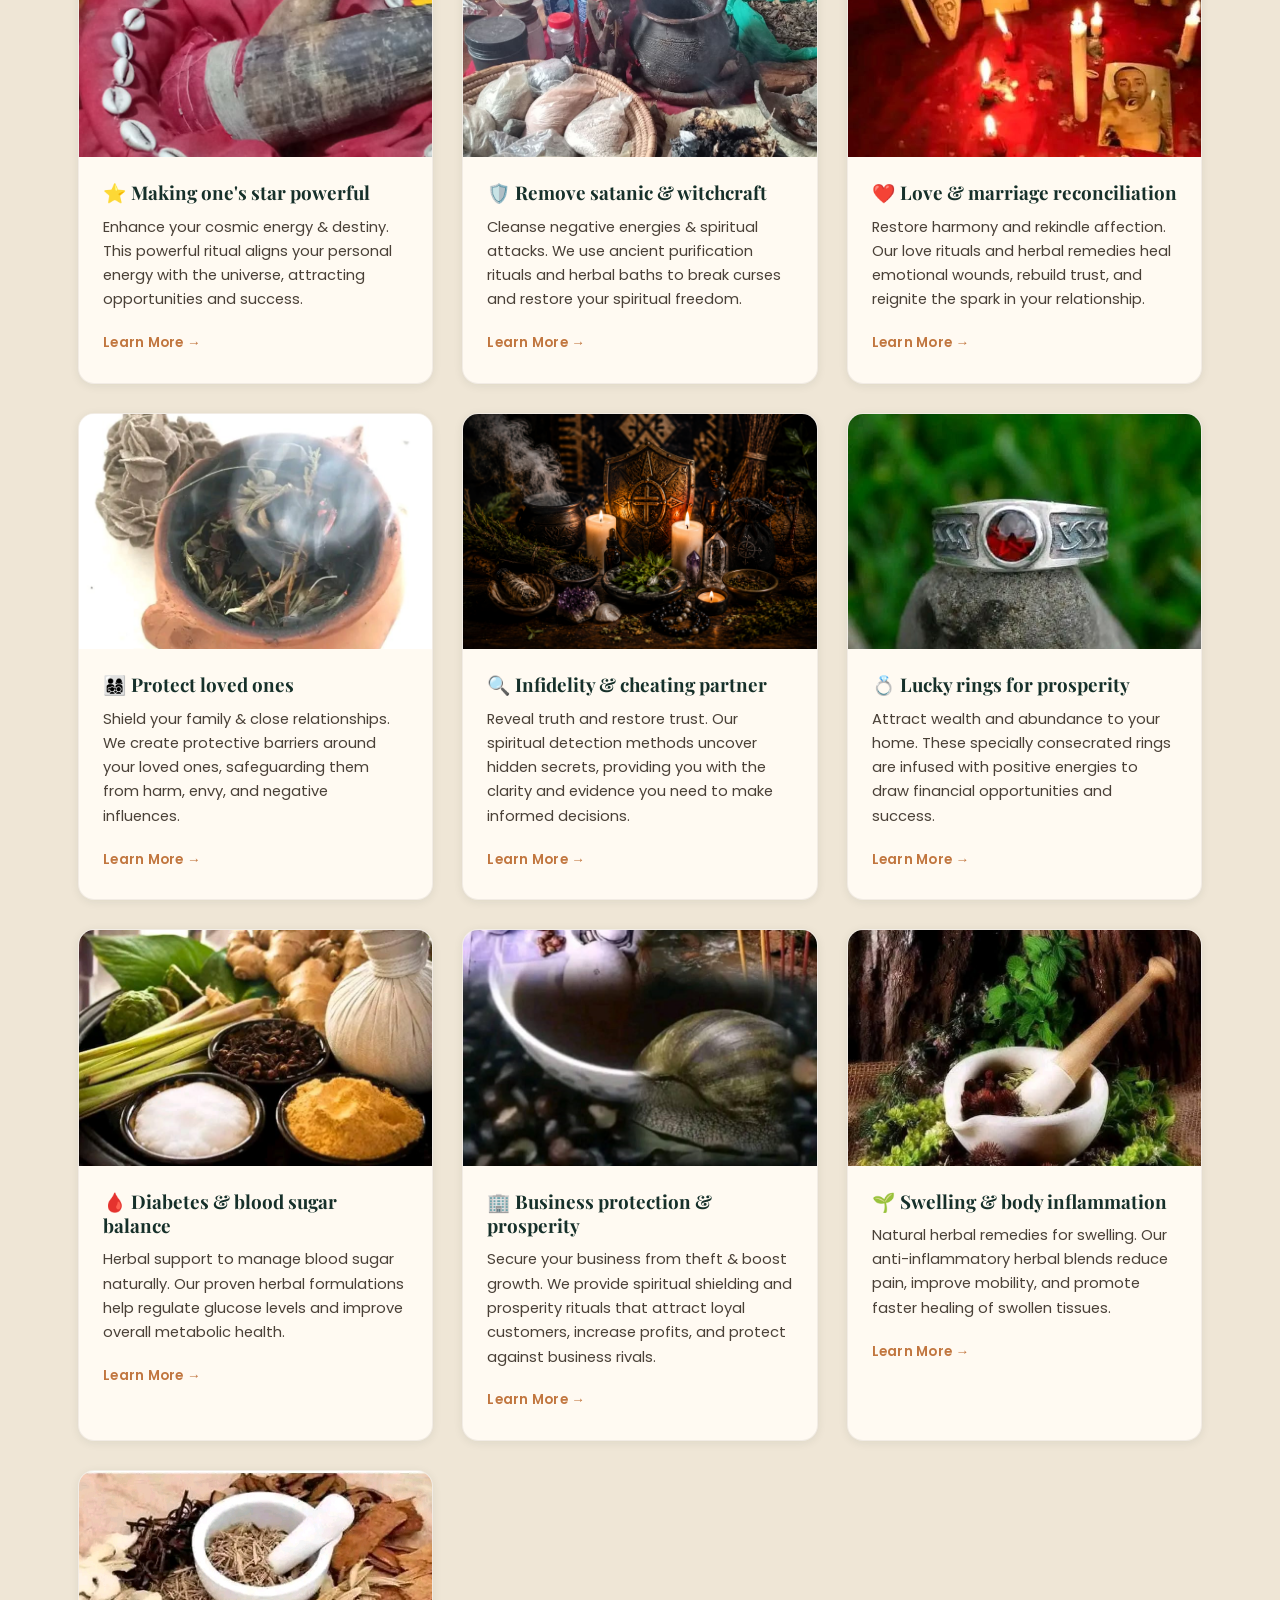
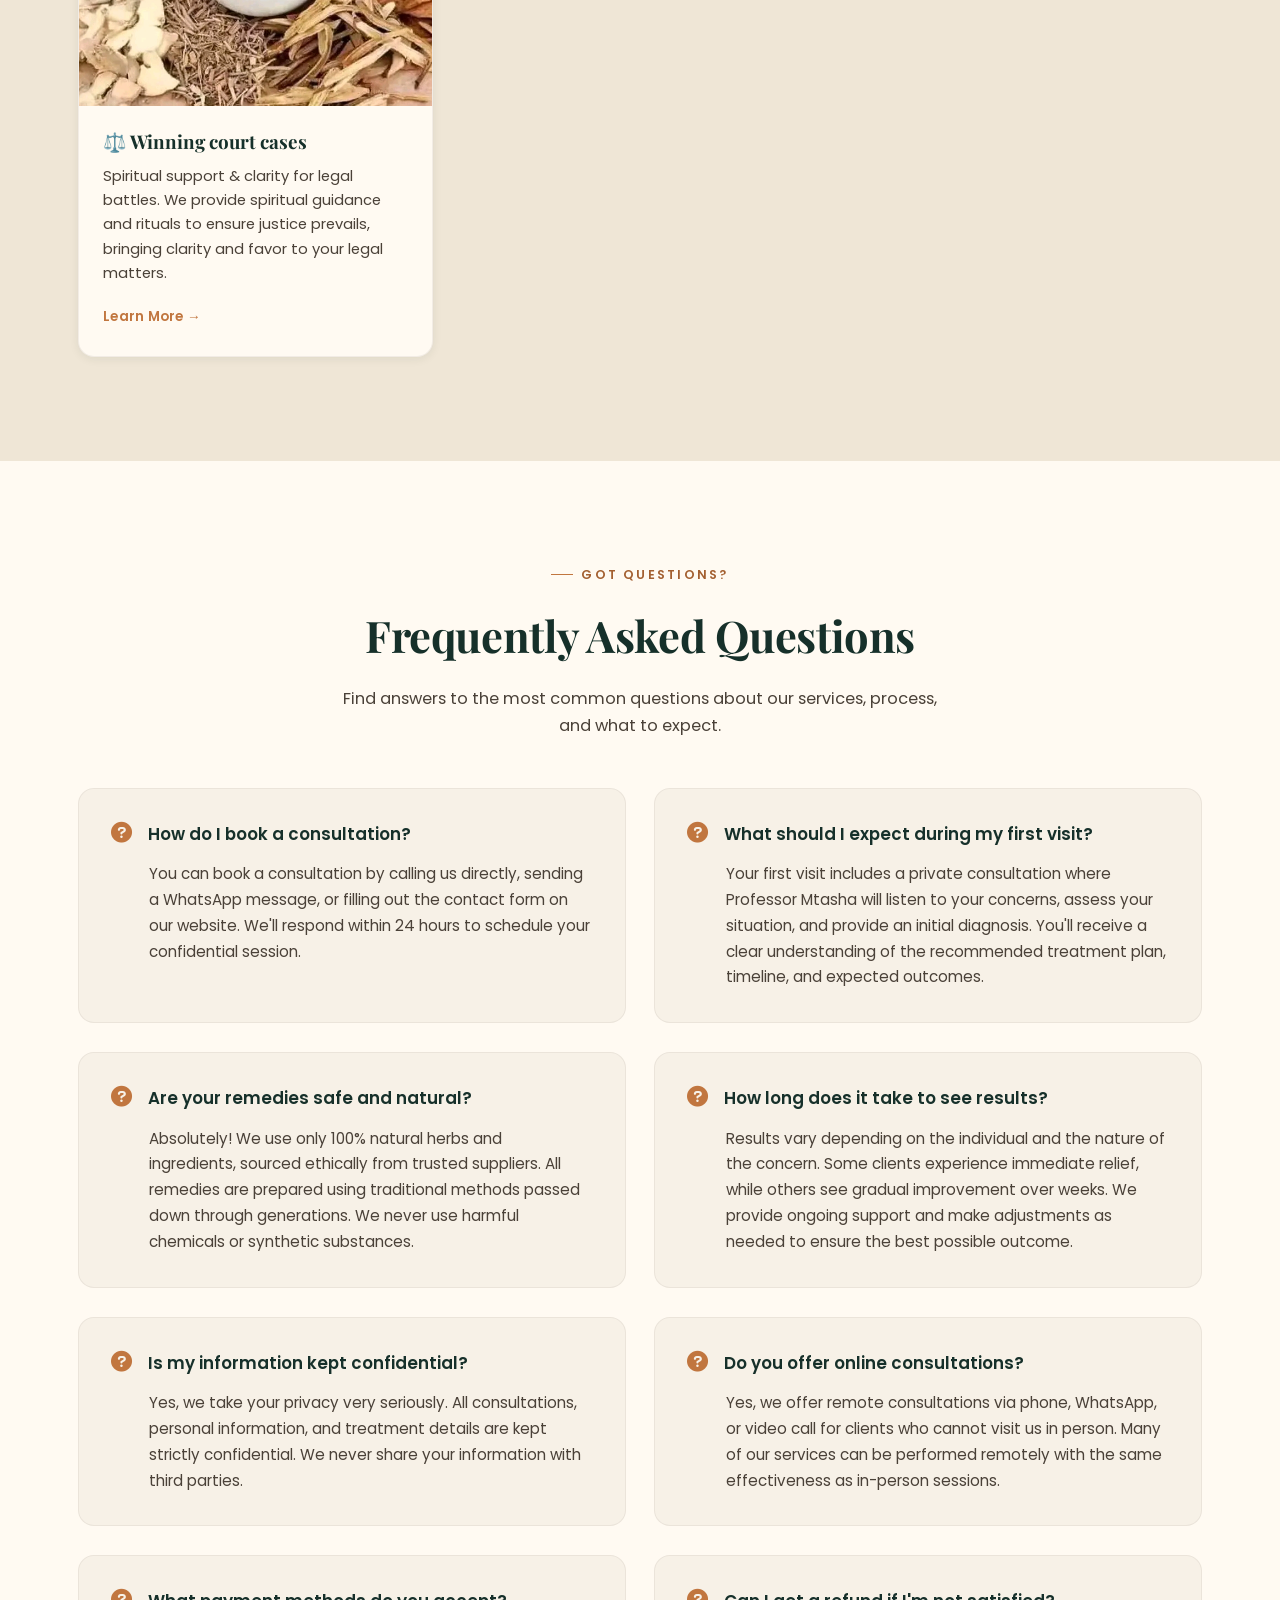
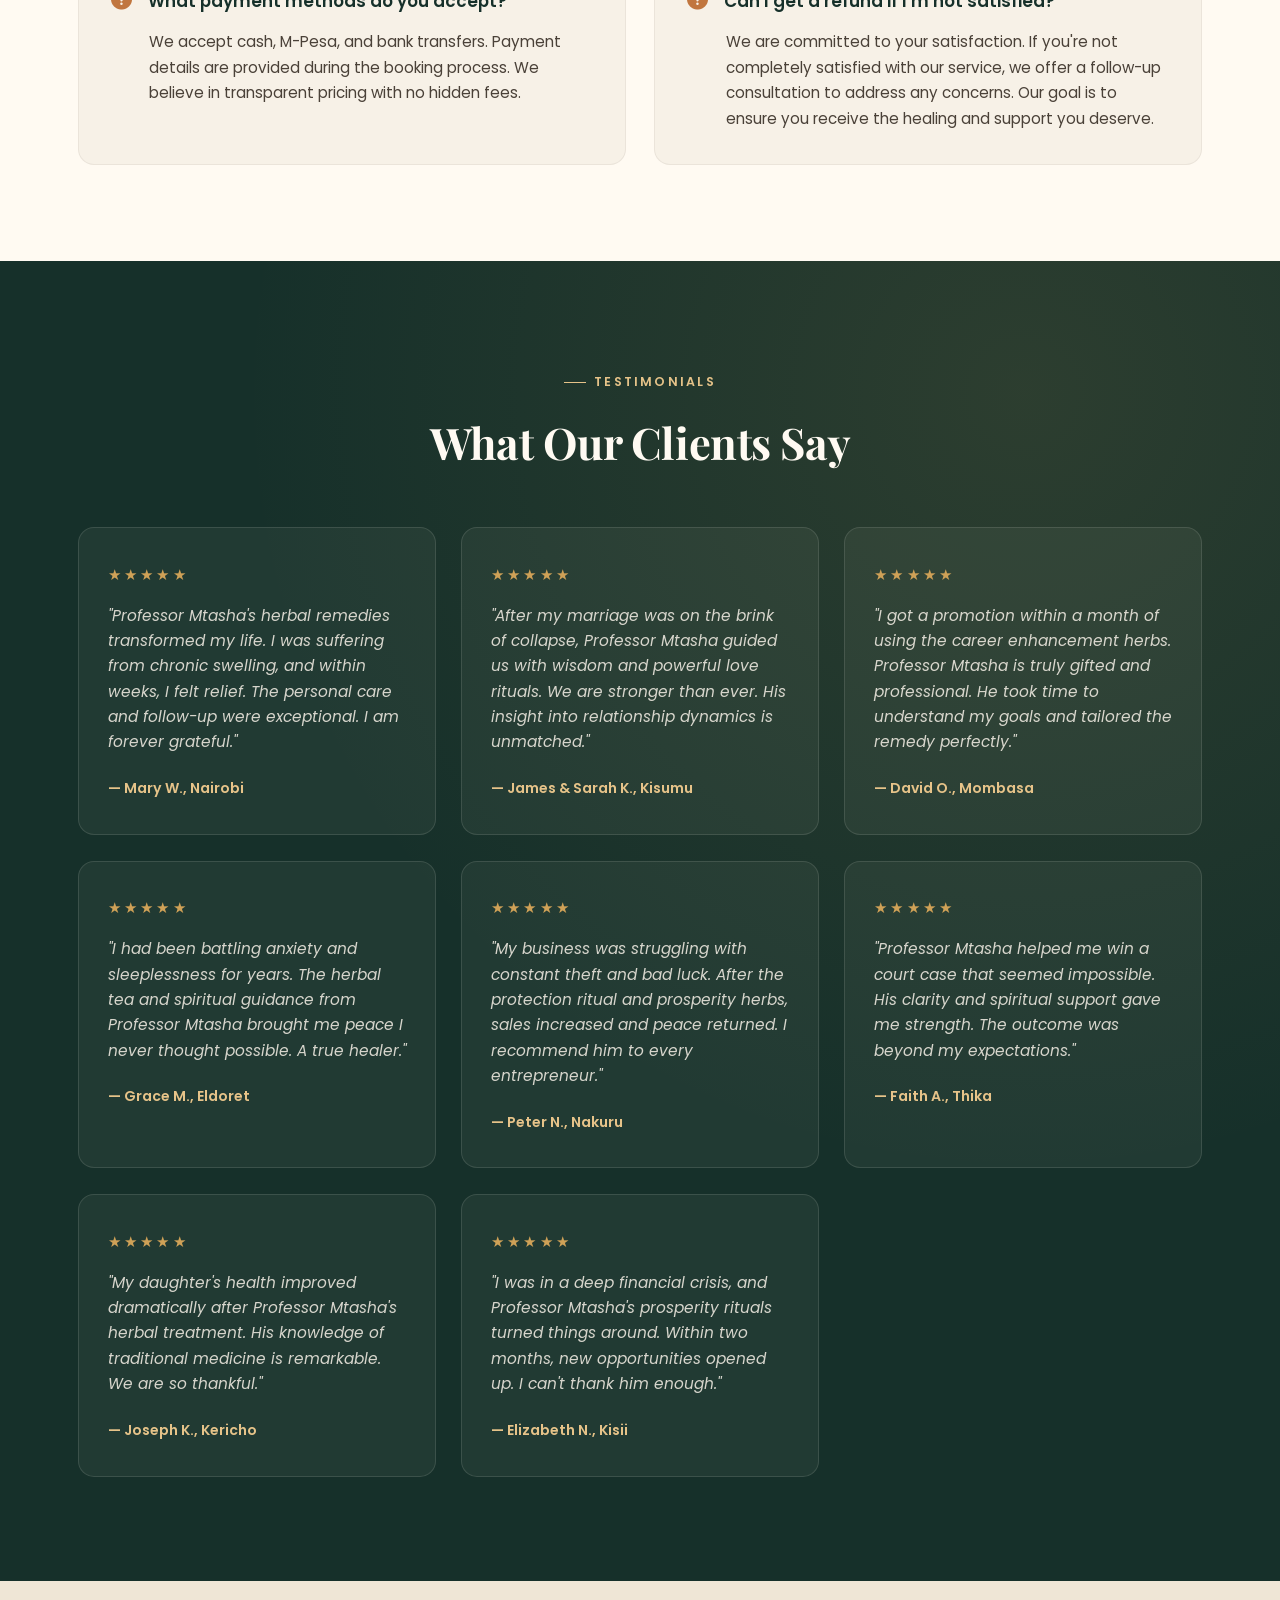
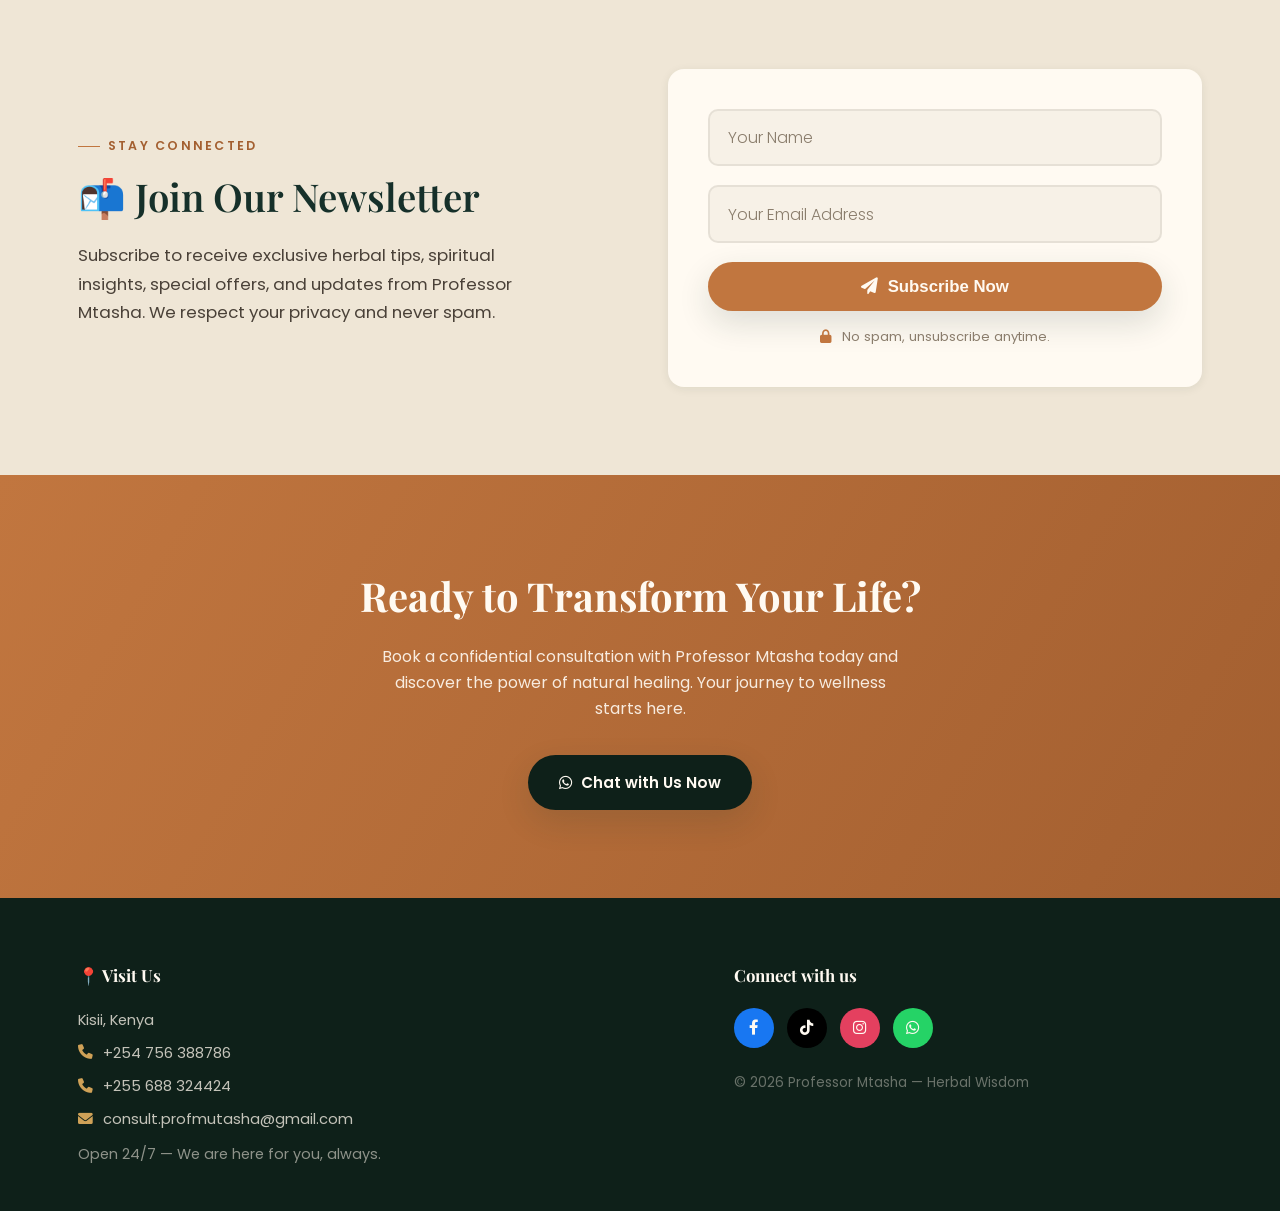
==== commit 54c4e18a: "tab logo" ====
--- a/index.html
+++ b/index.html
@@ -12,6 +12,11 @@
   <link rel="preconnect" href="https://fonts.gstatic.com" crossorigin />
   <link href="https://fonts.googleapis.com/css2?family=Playfair+Display:wght@400;600;700&family=Poppins:wght@300;400;500;600;700&display=swap" rel="stylesheet" />
   <link rel="stylesheet" href="style.css" />
+  <!-- Favicon -->
+  <link rel="icon" type="image/png" sizes="32x32" href="/images/logo.png">
+  <link rel="icon" type="image/png" sizes="16x16" href="/images/logo.png">
+  <link rel="apple-touch-icon" href="/images/logo.png">
+  <link rel="shortcut icon" href="/images/logo.png">
 </head>
 <body>
   <!-- ====== HEADER / TITLE BAR ====== -->
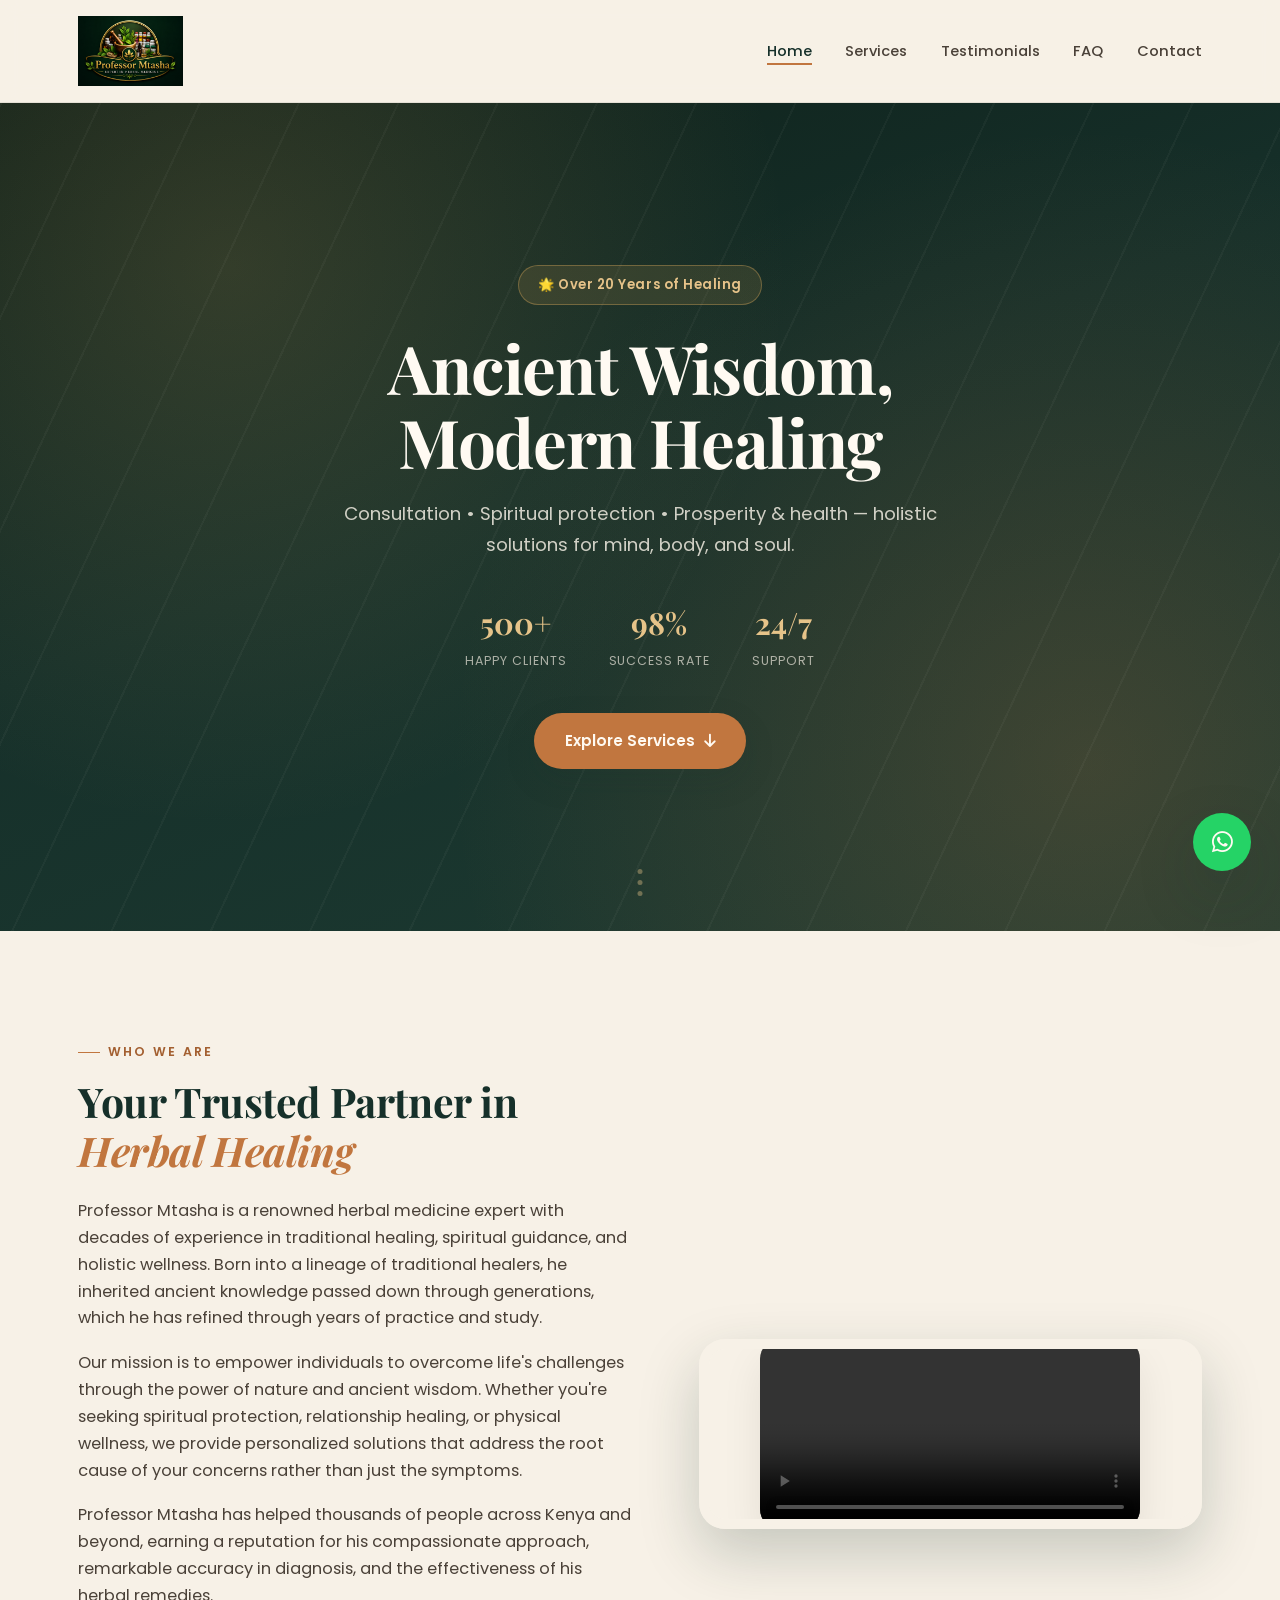
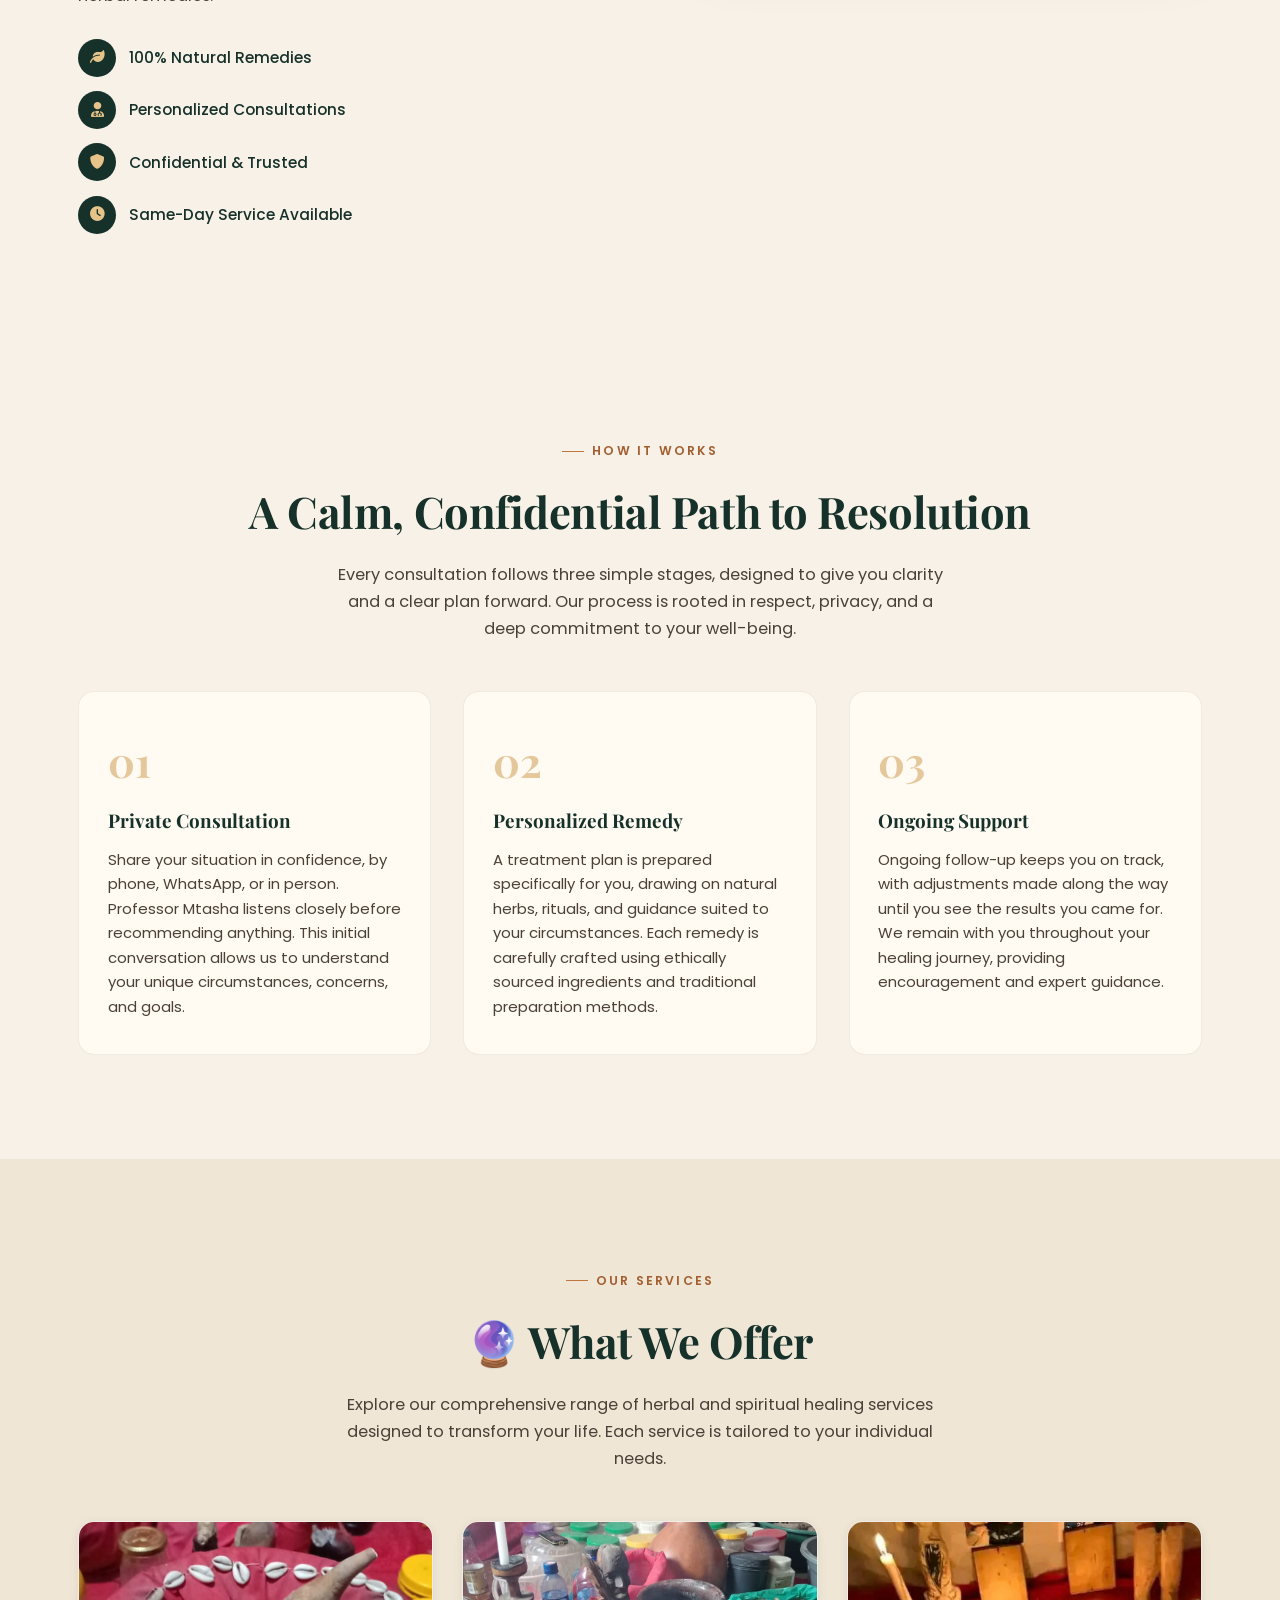
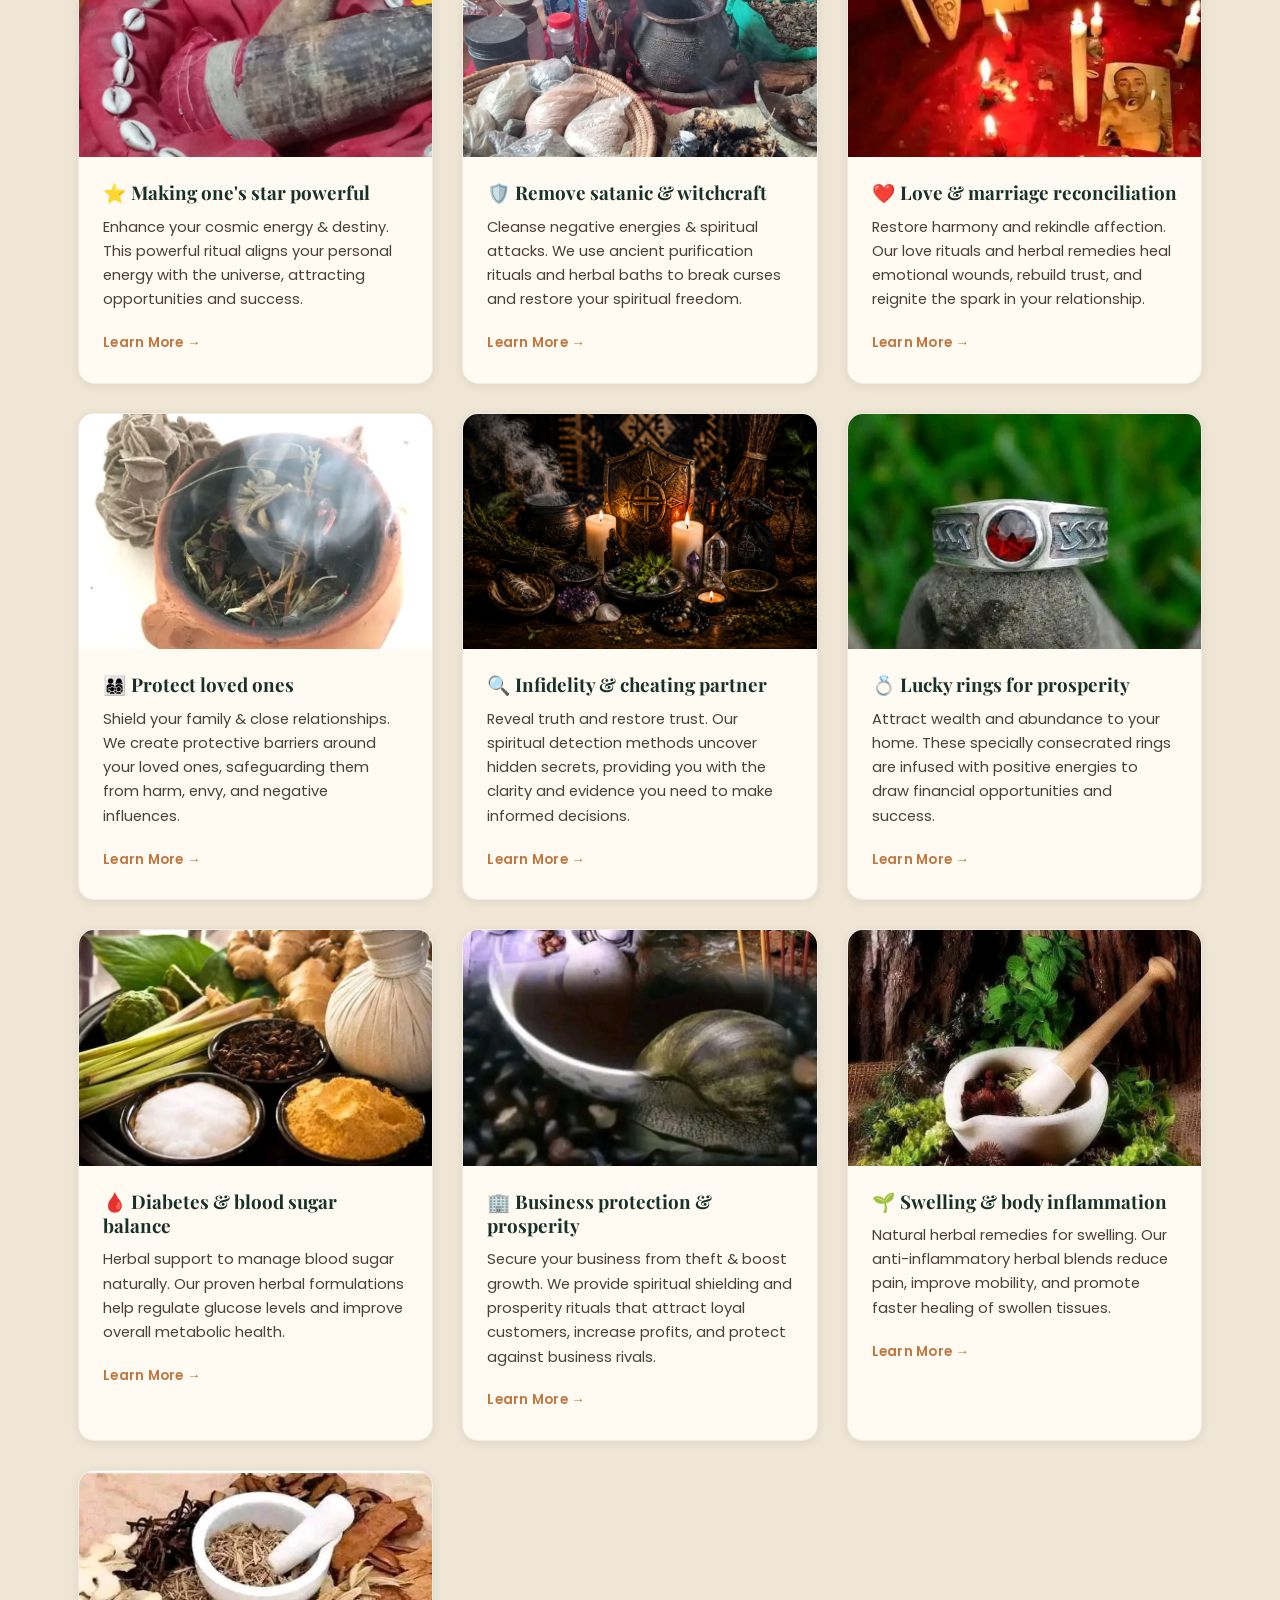
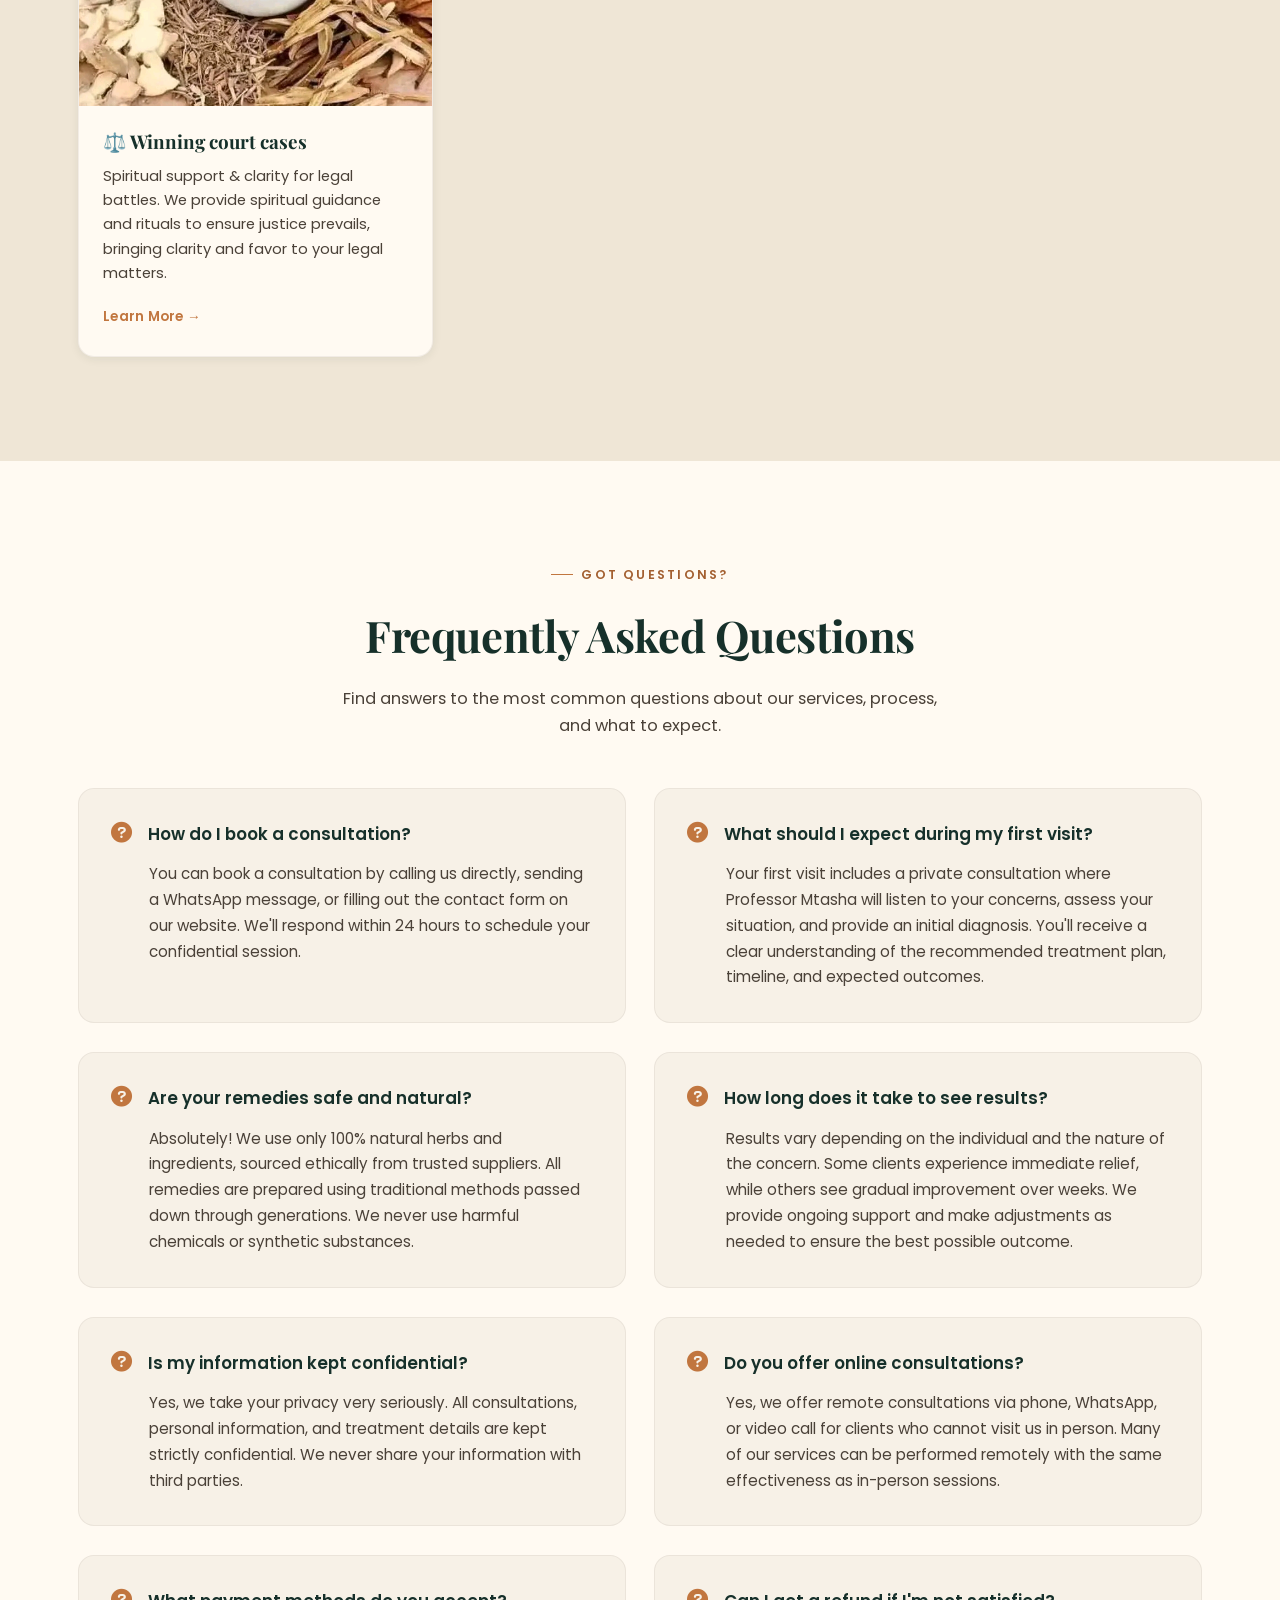
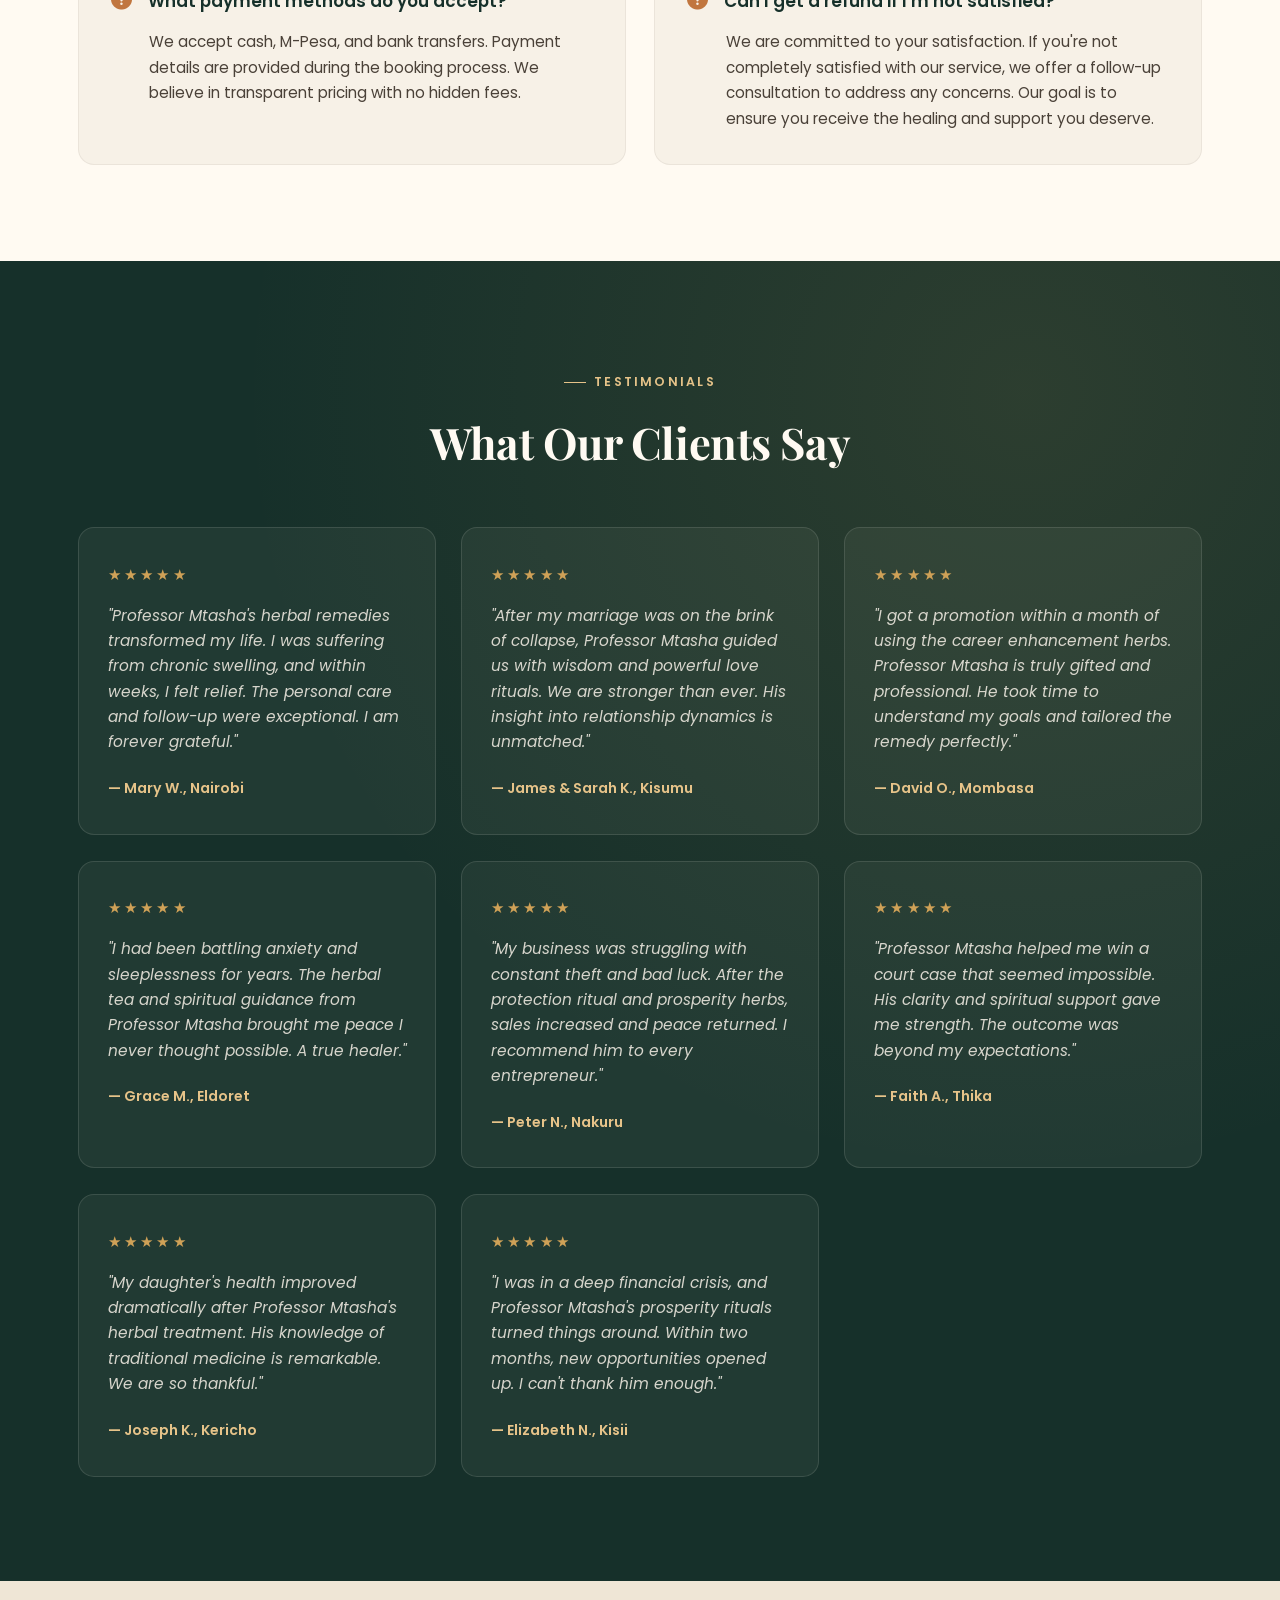
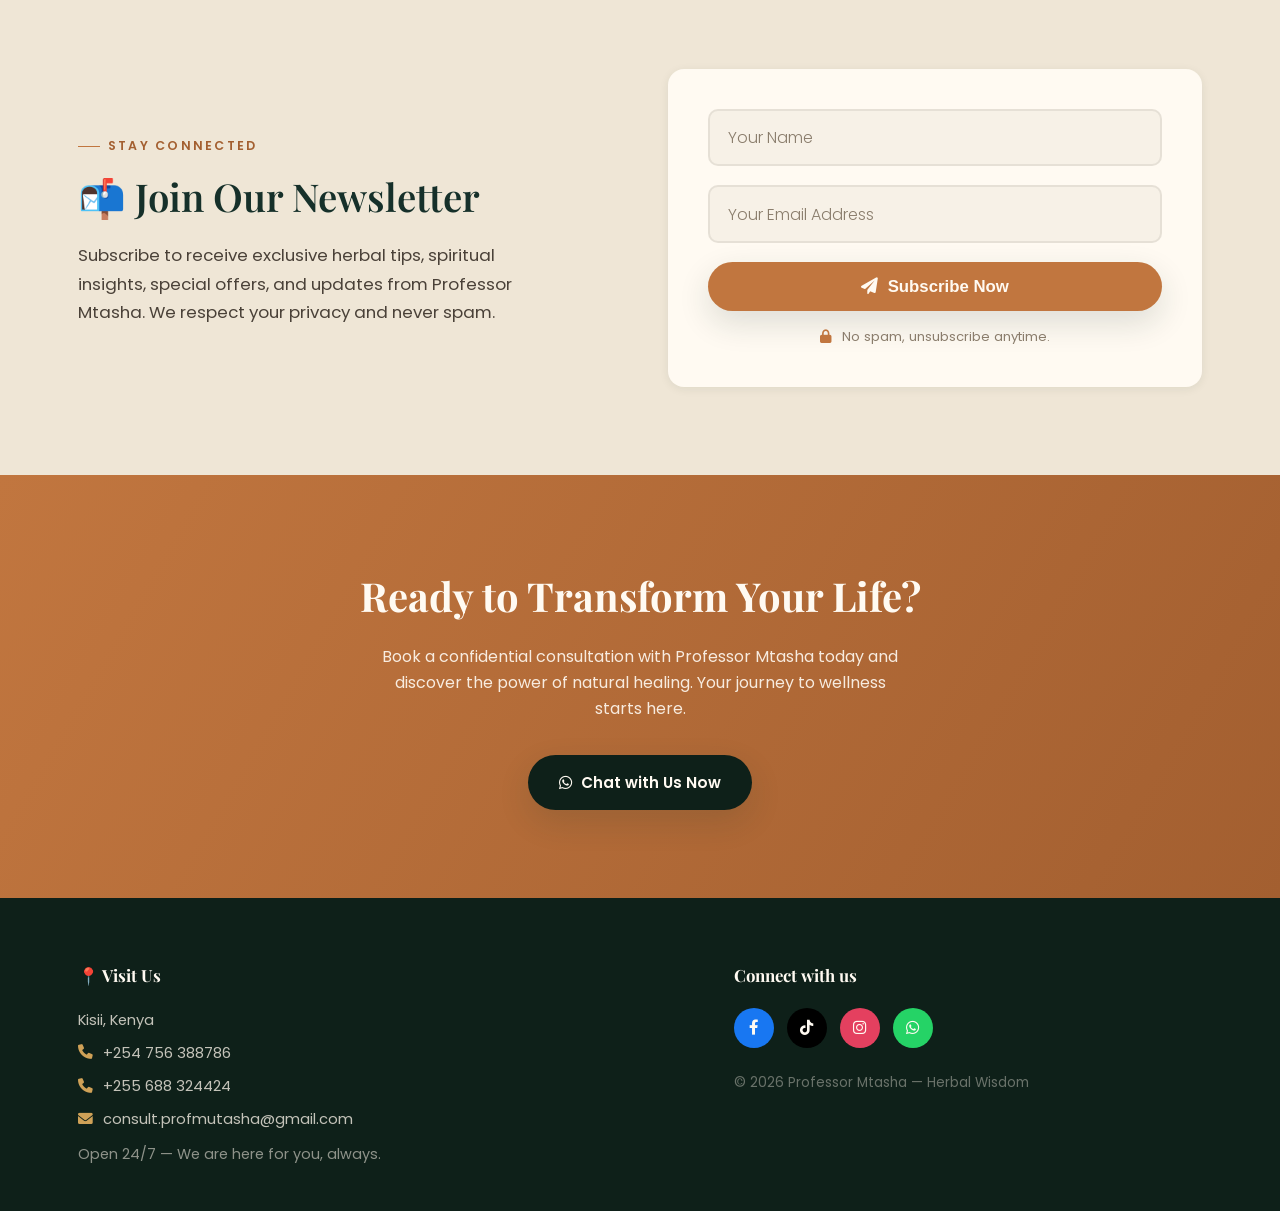
==== commit 971a0552: "Google tags" ====
--- a/index.html
+++ b/index.html
@@ -1,6 +1,15 @@
 <!DOCTYPE html>
 <html lang="en">
 <head>
+  <!-- Google tag (gtag.js) -->
+  <script async src="https://www.googletagmanager.com/gtag/js?id=AW-18313311504"></script>
+  <script>
+    window.dataLayer = window.dataLayer || [];
+    function gtag(){dataLayer.push(arguments);}
+    gtag('js', new Date());
+
+    gtag('config', 'AW-18313311504');
+  </script>
   <meta name="google-site-verification" content="d87OKQF5BaNMjxALtgt9inex6oUgs6NiRc0HOIE8NkY" />
   <meta charset="UTF-8" />
   <meta name="viewport" content="width=device-width, initial-scale=1.0"/>
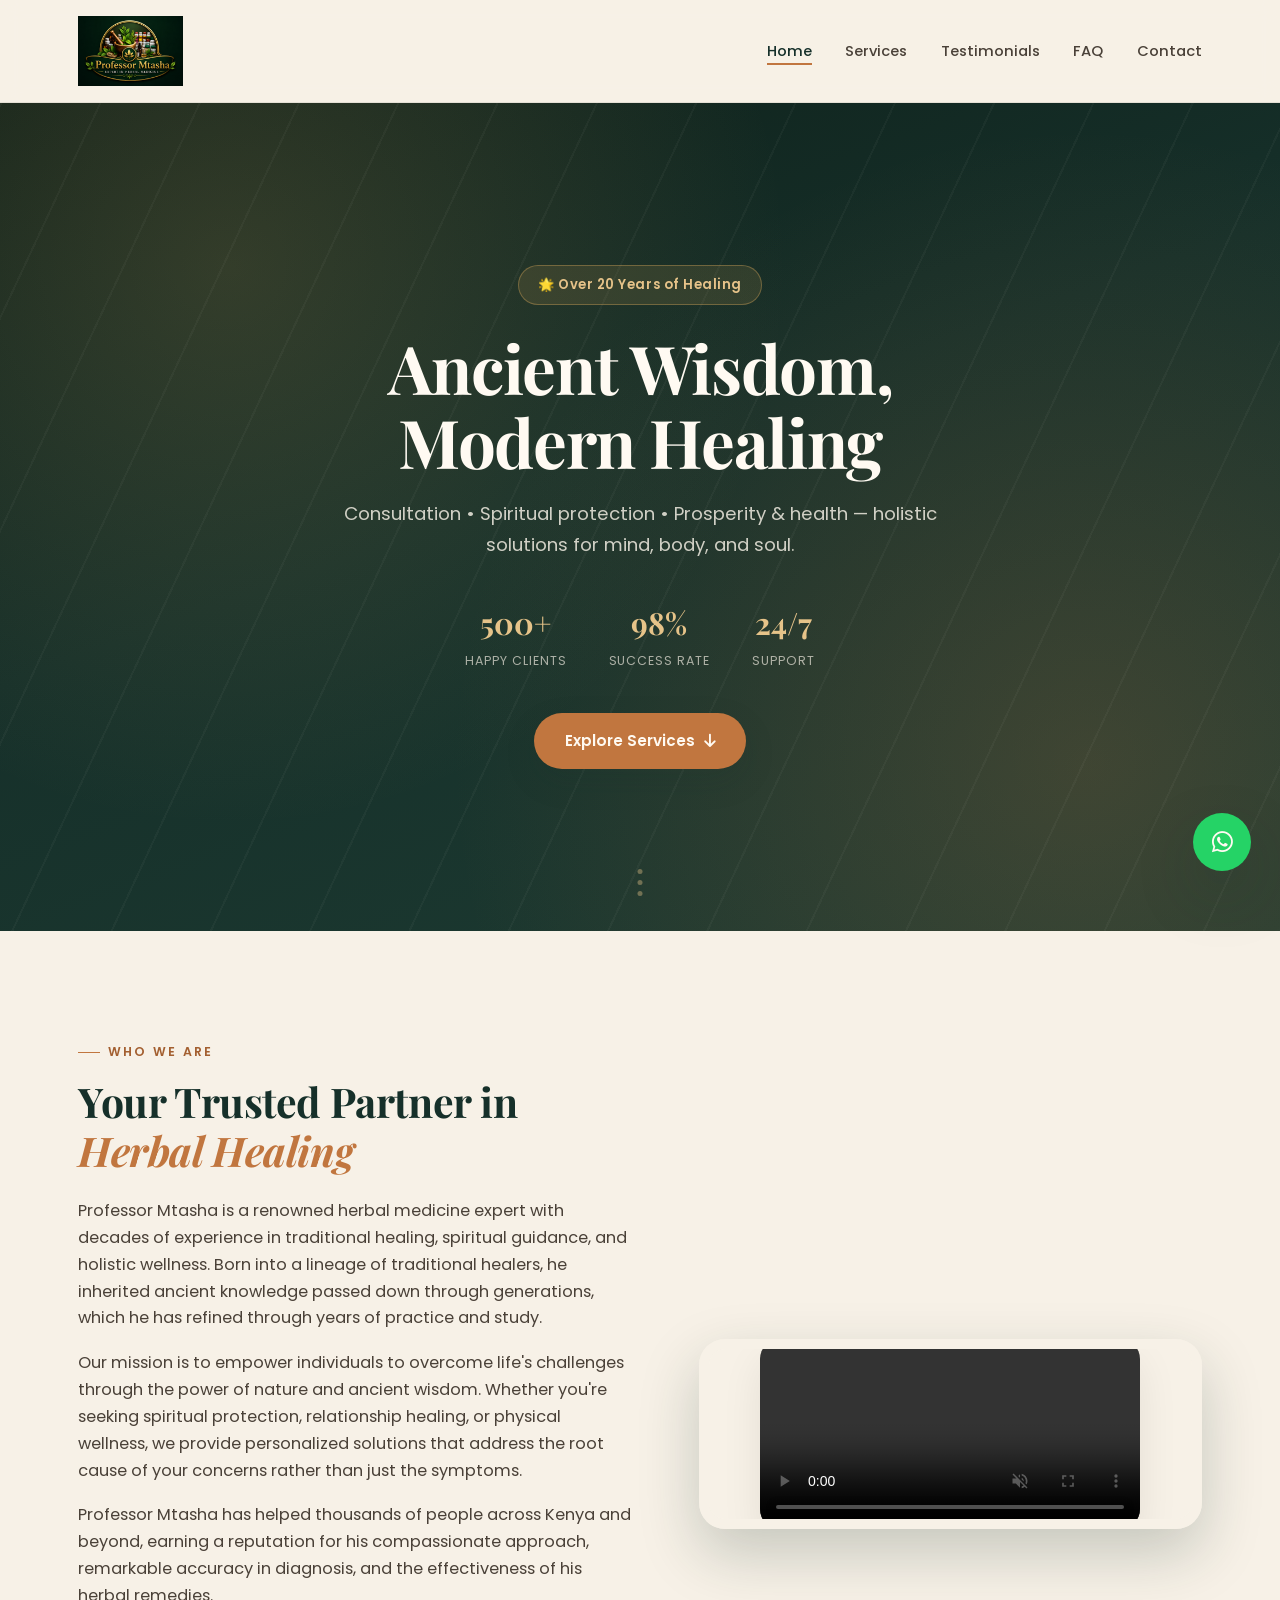
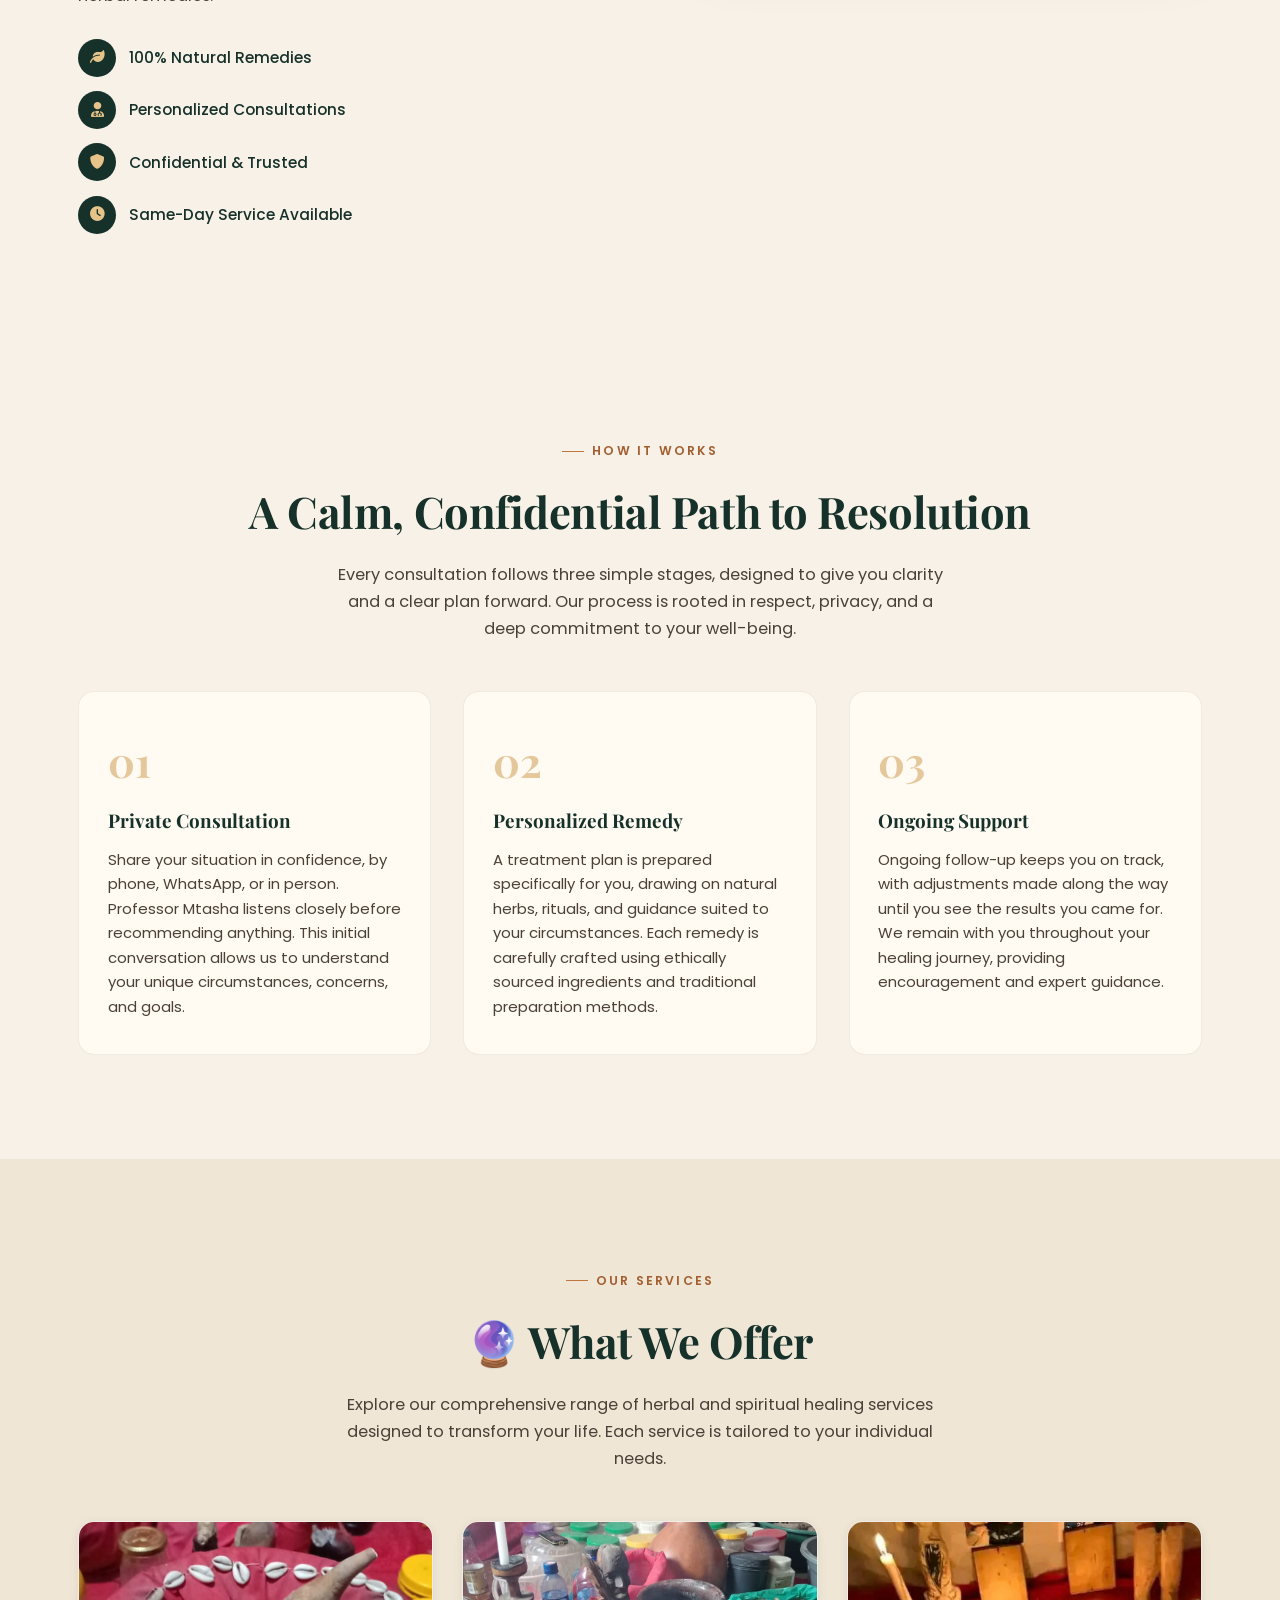
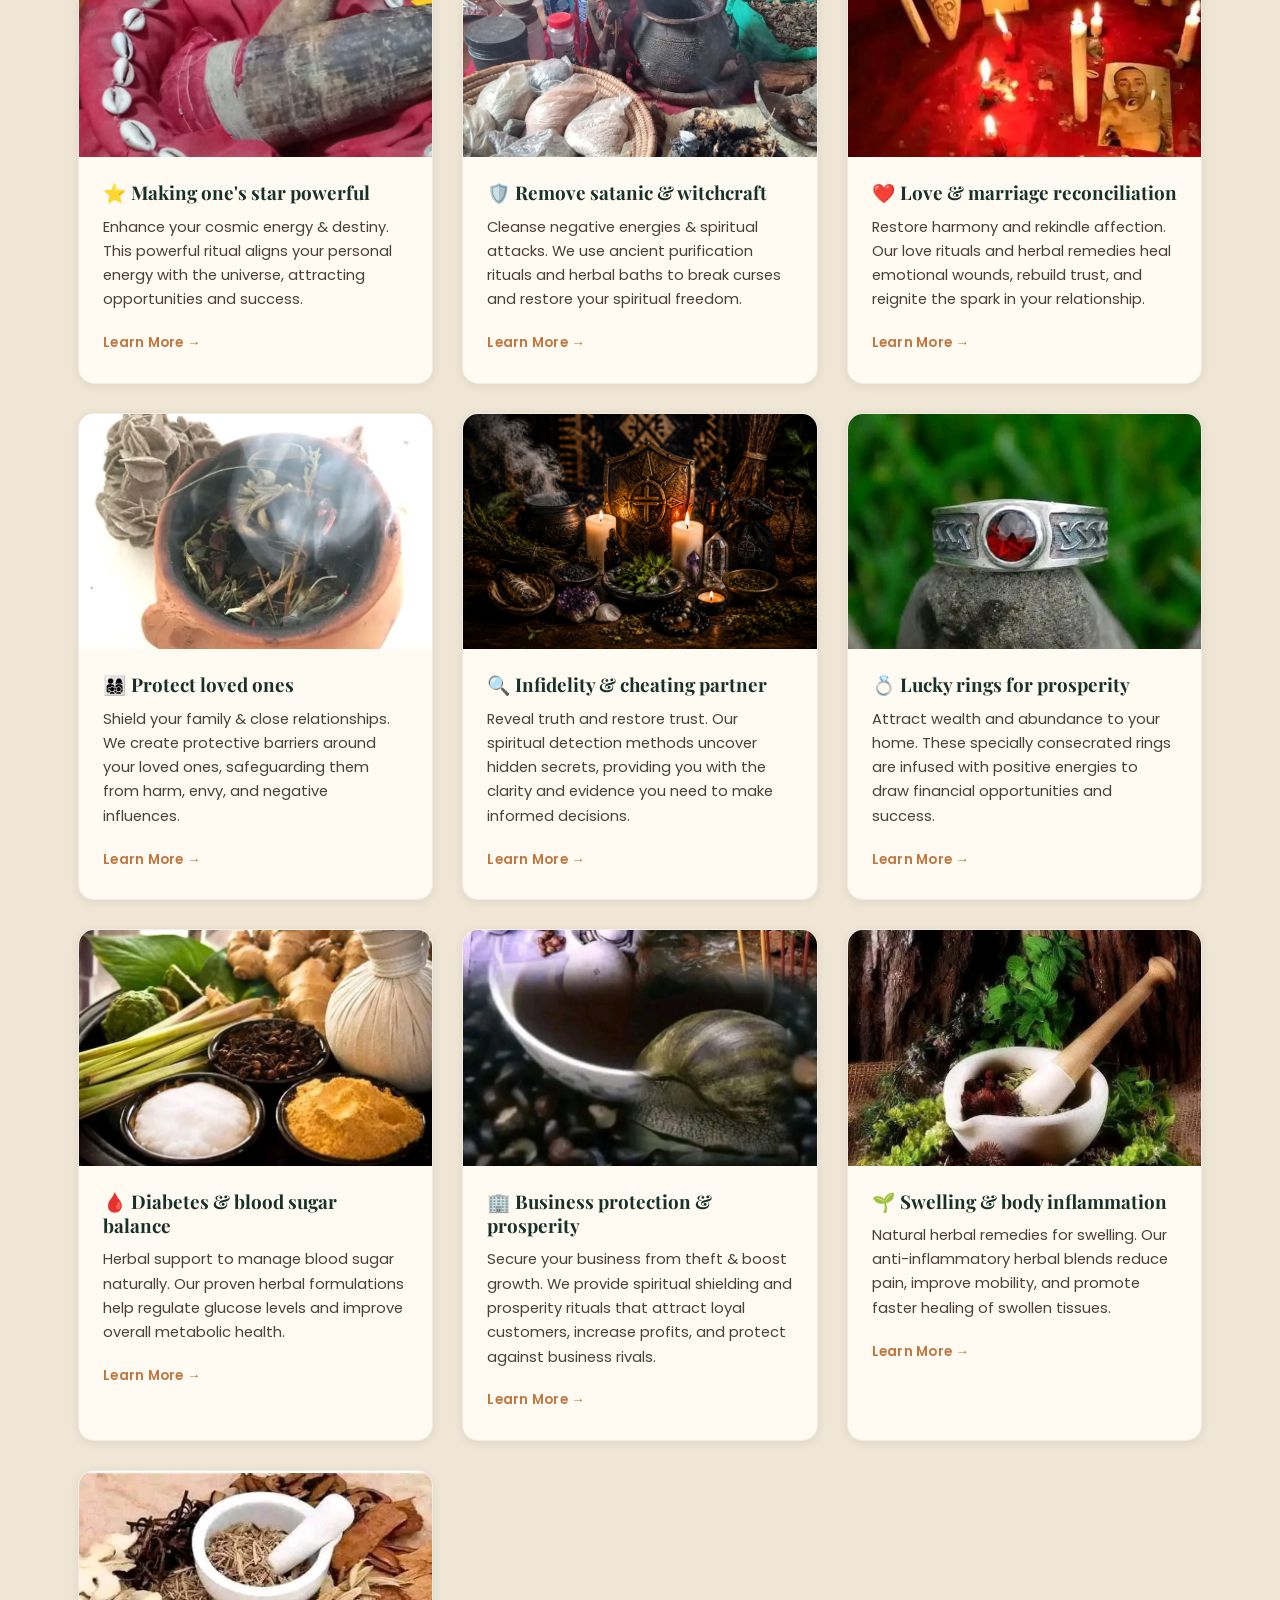
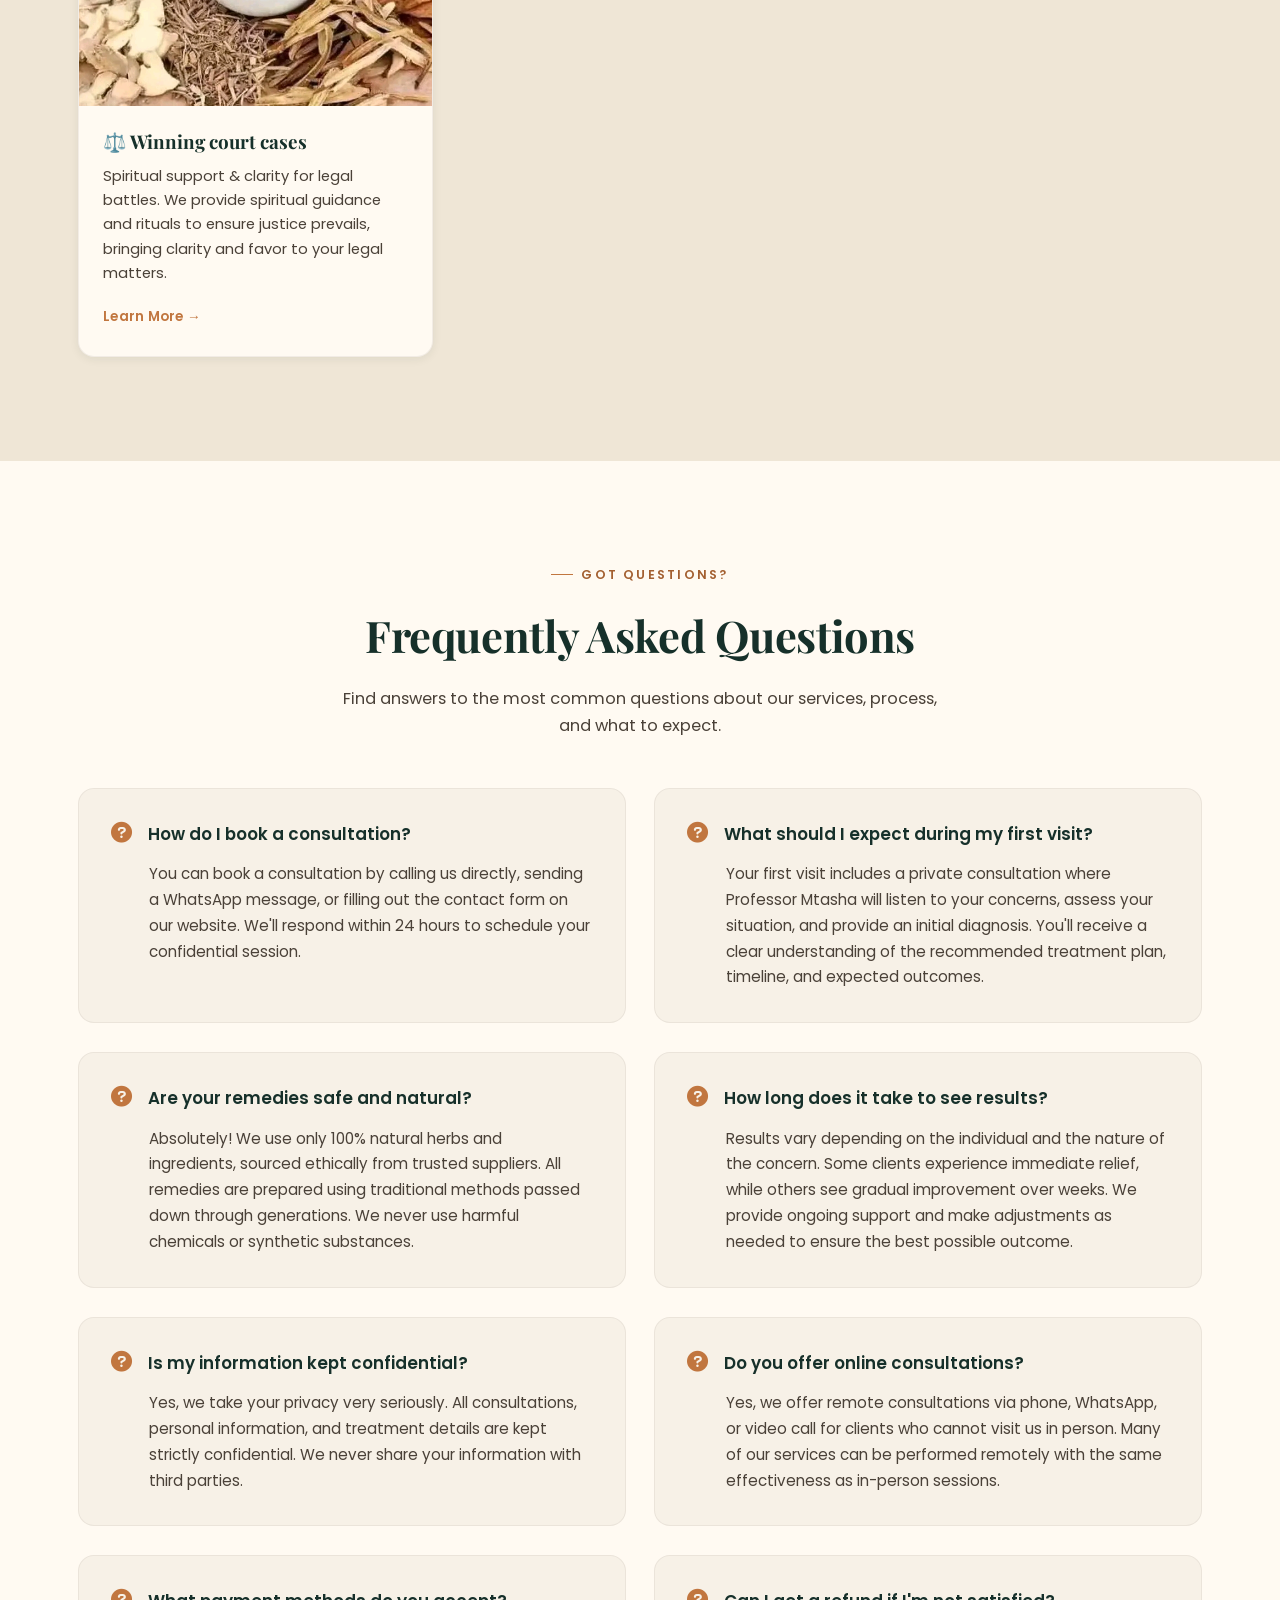
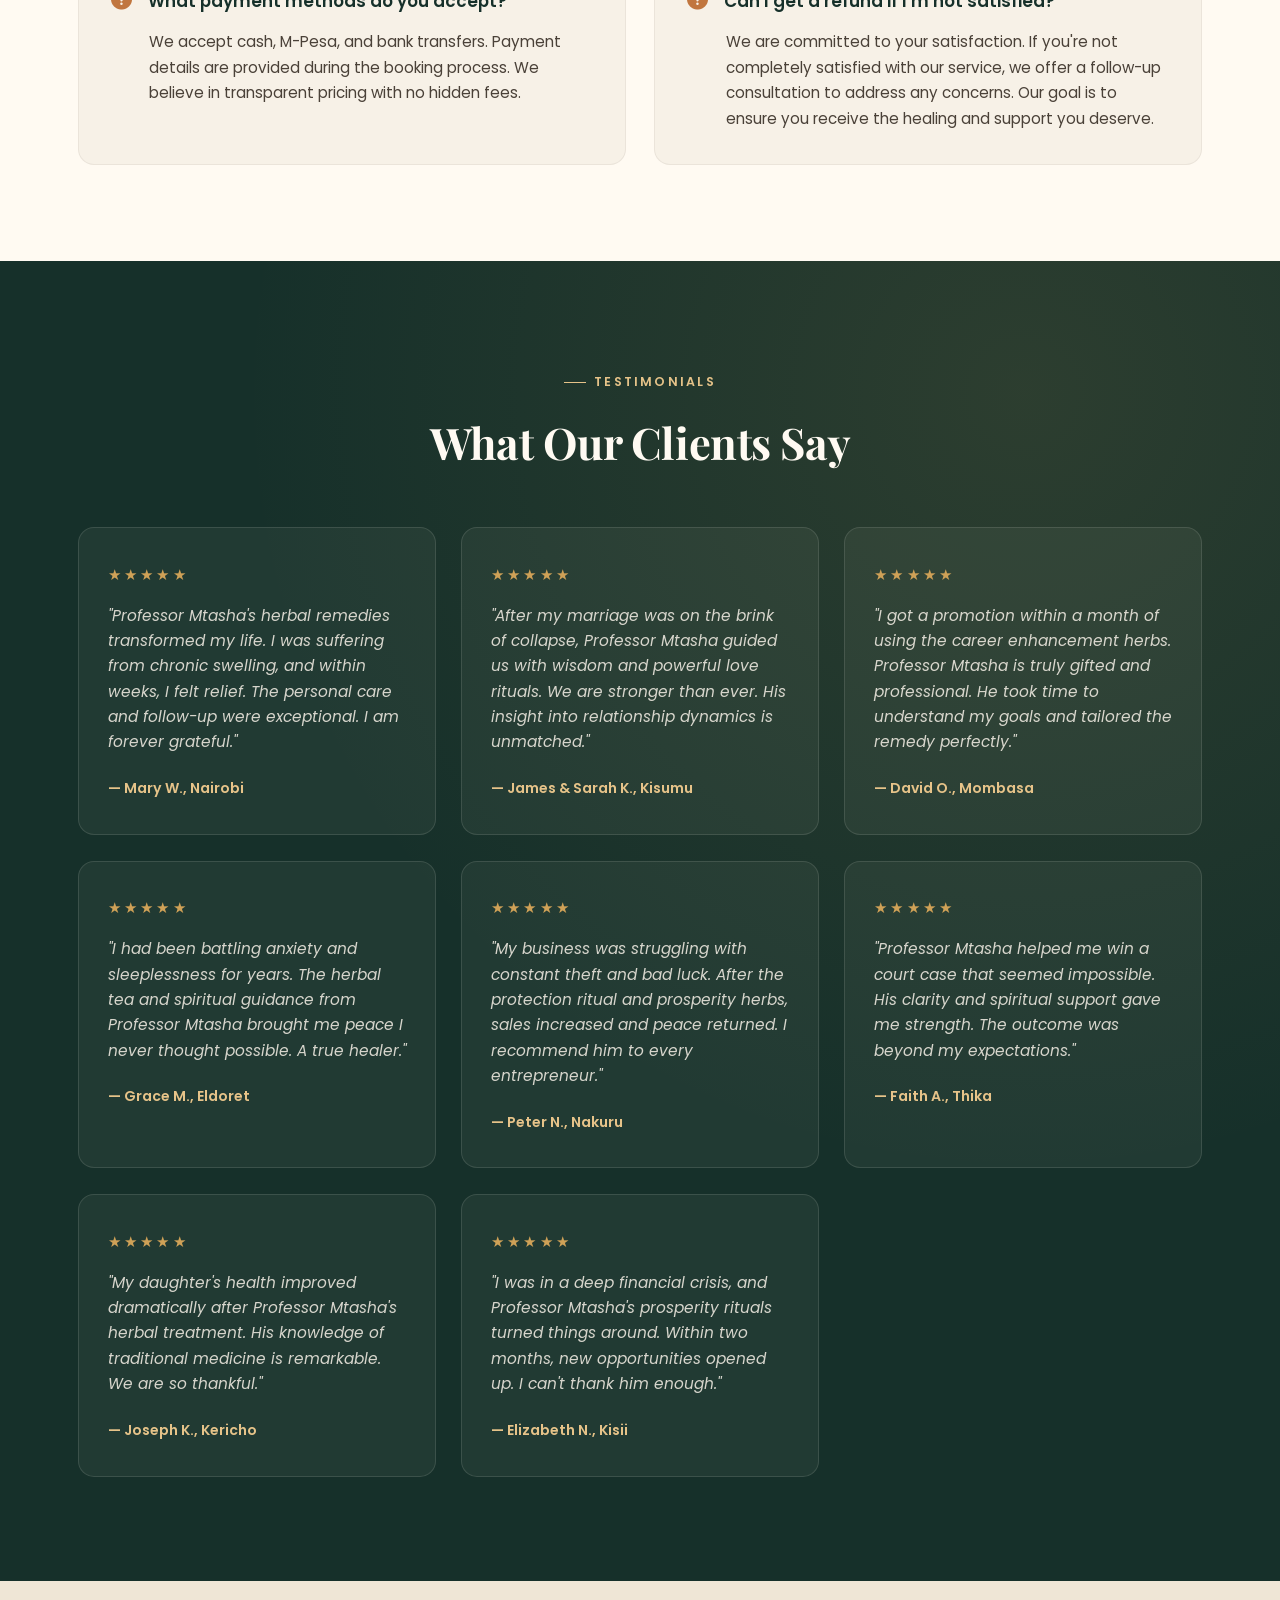
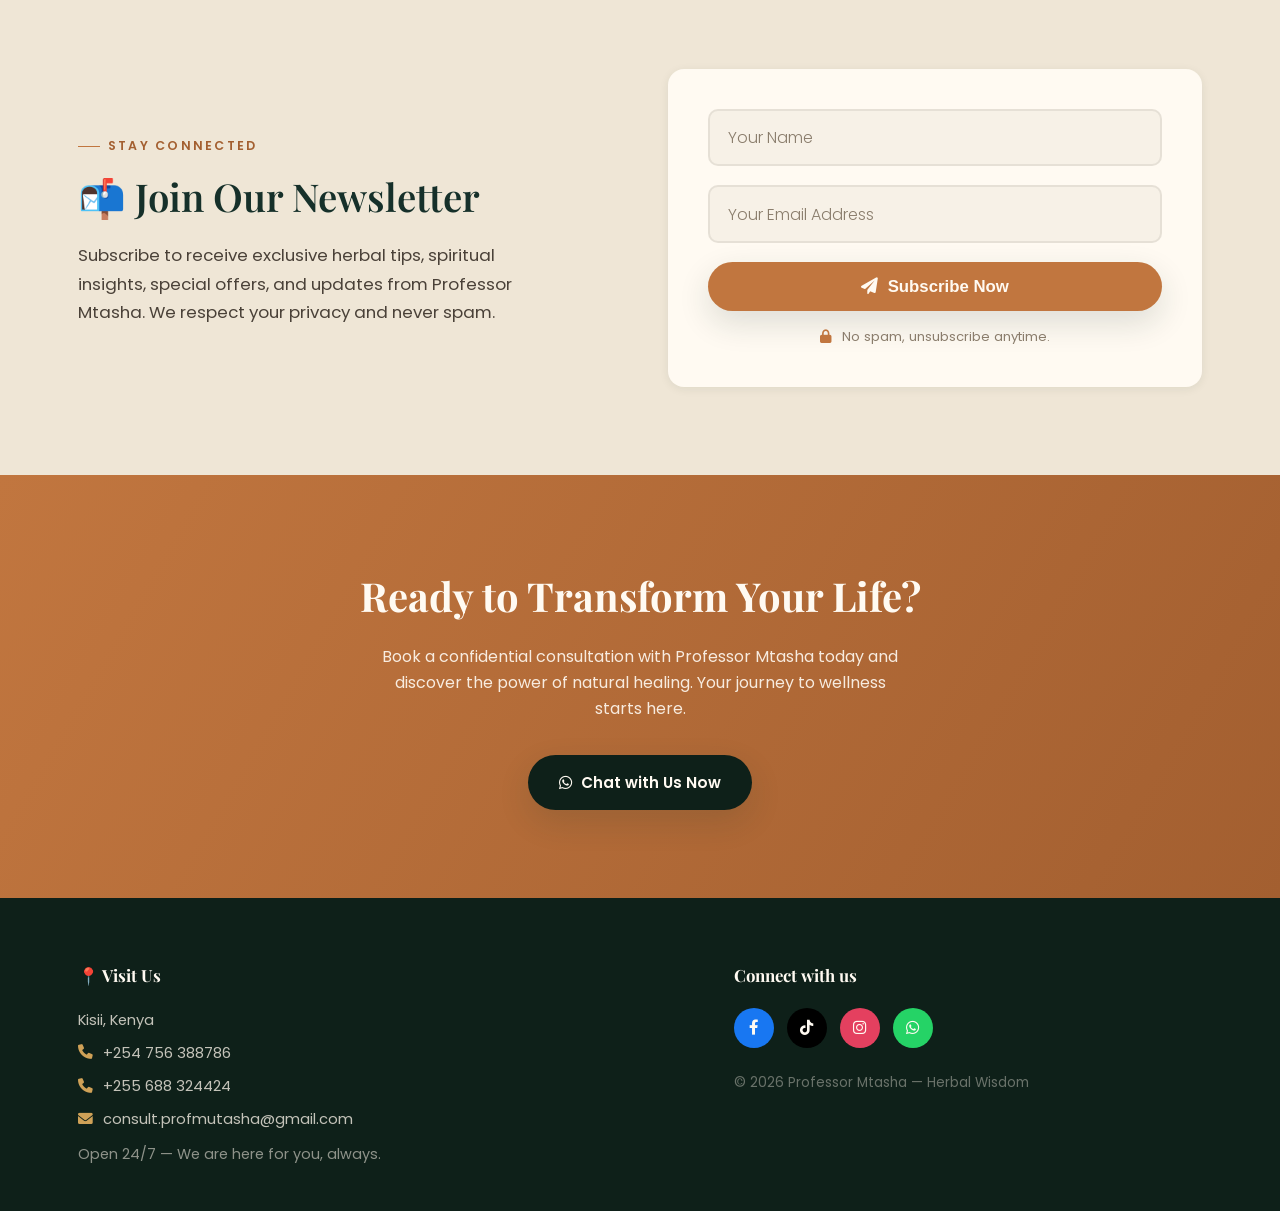
==== commit 67b7be4f: "Google tags manager" ====
--- a/index.html
+++ b/index.html
@@ -1,6 +1,13 @@
 <!DOCTYPE html>
 <html lang="en">
 <head>
+    <!-- Google Tag Manager -->
+  <script>(function(w,d,s,l,i){w[l]=w[l]||[];w[l].push({'gtm.start':
+  new Date().getTime(),event:'gtm.js'});var f=d.getElementsByTagName(s)[0],
+  j=d.createElement(s),dl=l!='dataLayer'?'&l='+l:'';j.async=true;j.src=
+  'https://www.googletagmanager.com/gtm.js?id='+i+dl;f.parentNode.insertBefore(j,f);
+  })(window,document,'script','dataLayer','GTM-W4S299D9');</script>
+  <!-- End Google Tag Manager -->
   <!-- Google tag (gtag.js) -->
   <script async src="https://www.googletagmanager.com/gtag/js?id=AW-18313311504"></script>
   <script>
@@ -28,6 +35,10 @@
   <link rel="shortcut icon" href="/images/logo.png">
 </head>
 <body>
+    <!-- Google Tag Manager (noscript) -->
+  <noscript><iframe src="https://www.googletagmanager.com/ns.html?id=GTM-W4S299D9"
+  height="0" width="0" style="display:none;visibility:hidden"></iframe></noscript>
+  <!-- End Google Tag Manager (noscript) -->
   <!-- ====== HEADER / TITLE BAR ====== -->
   <header class="site-header">
     <div class="container header-container">
